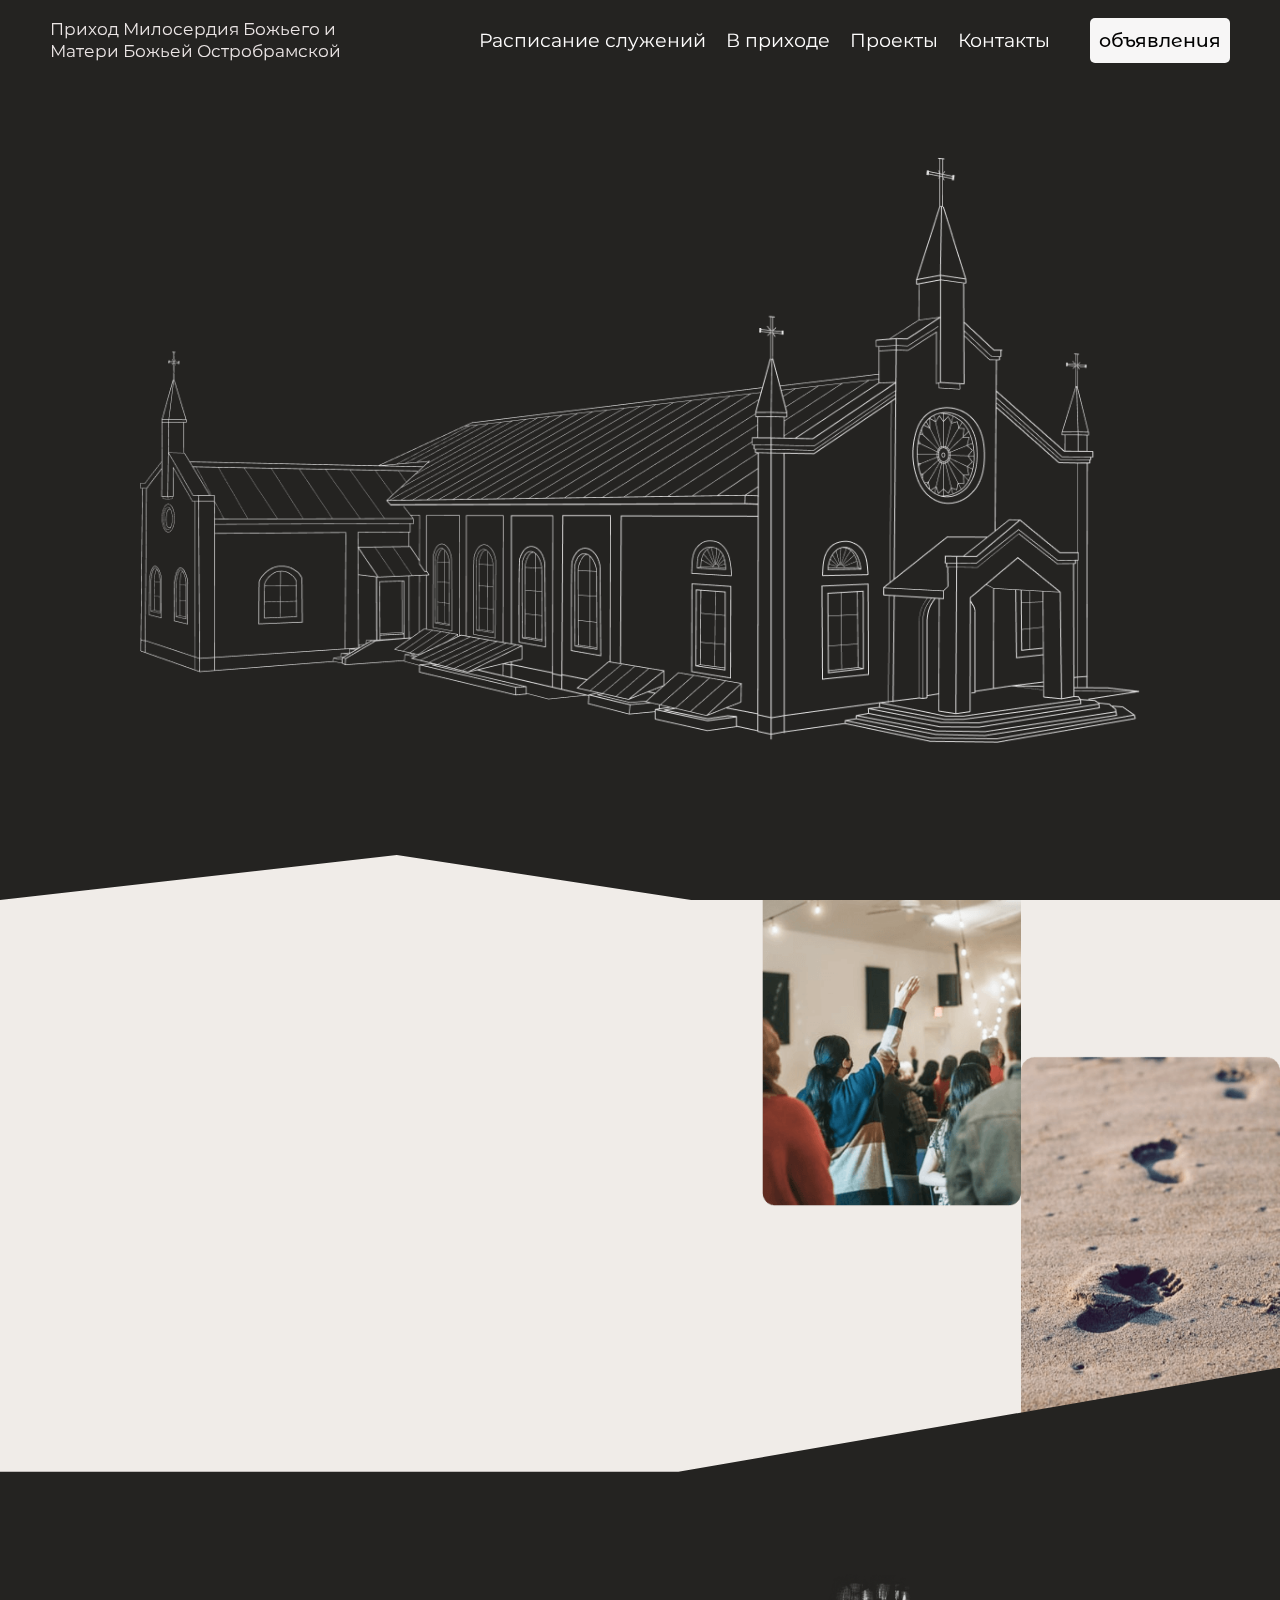
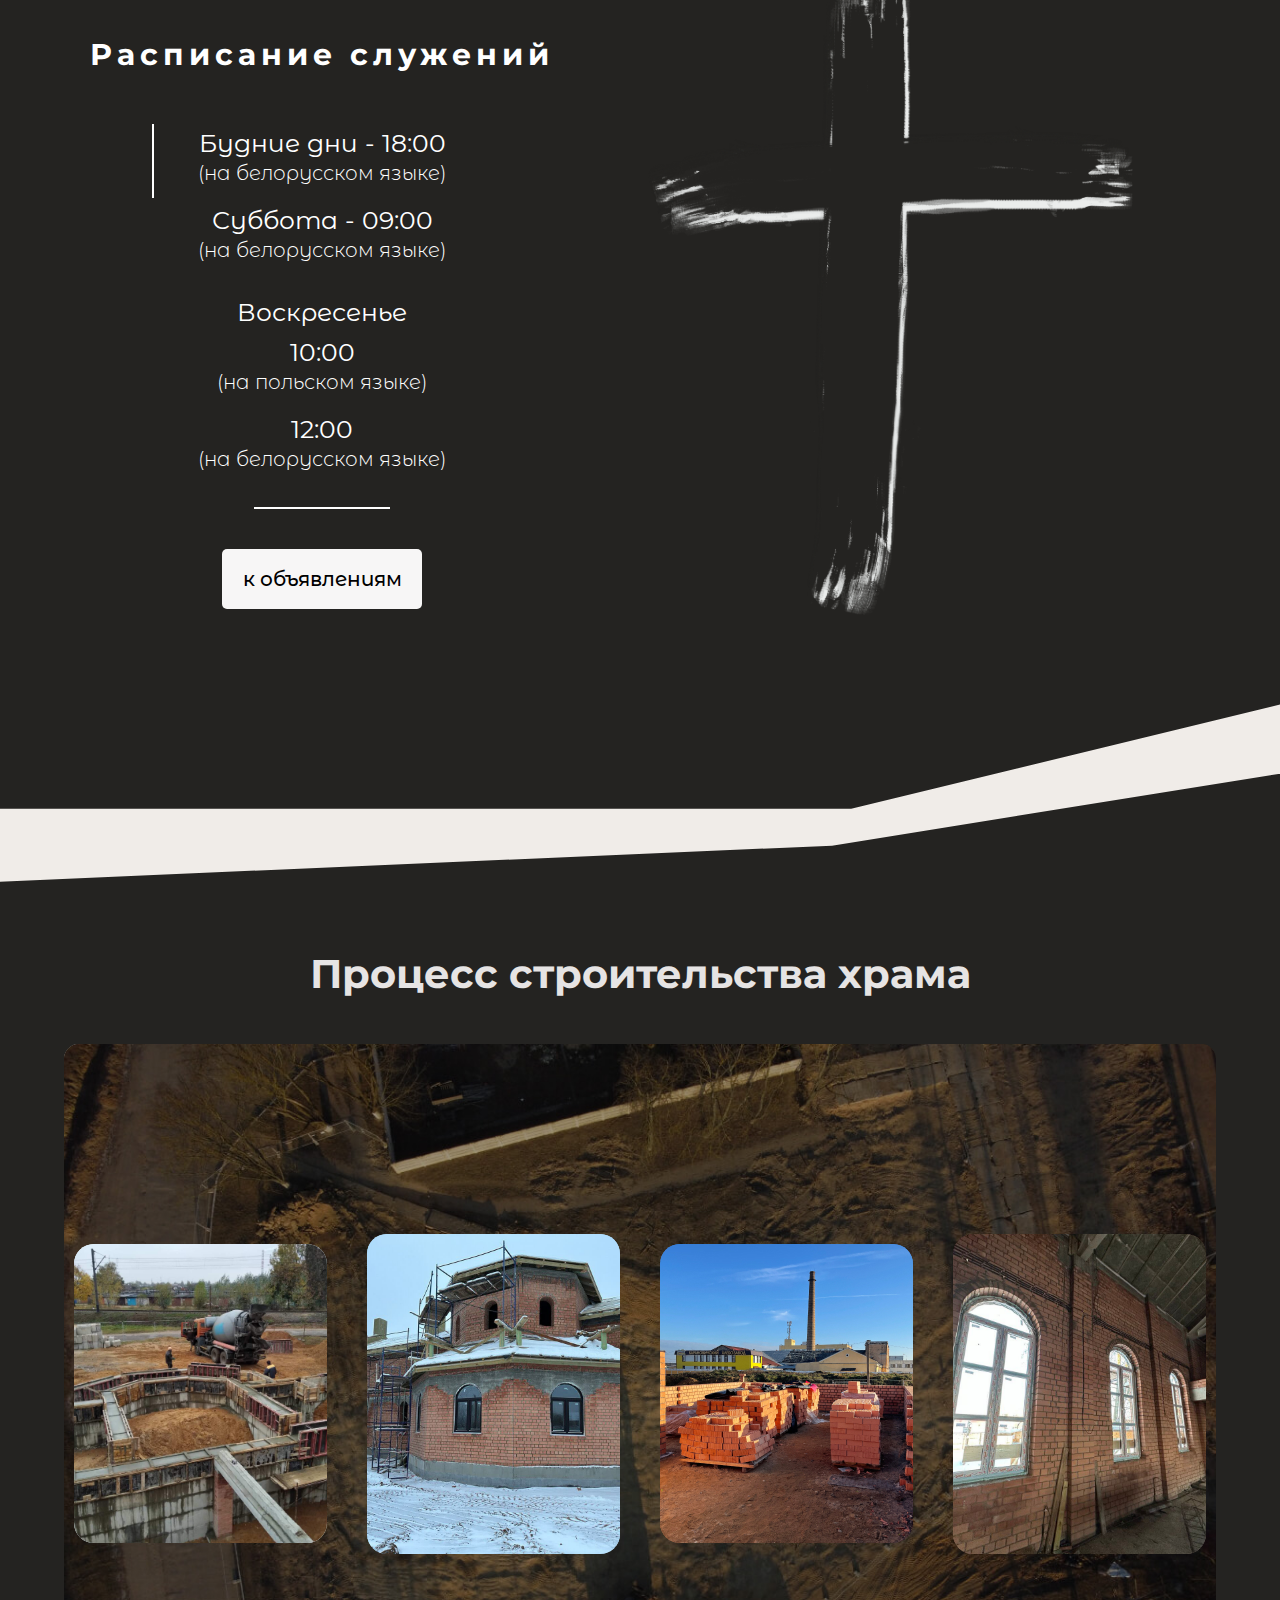
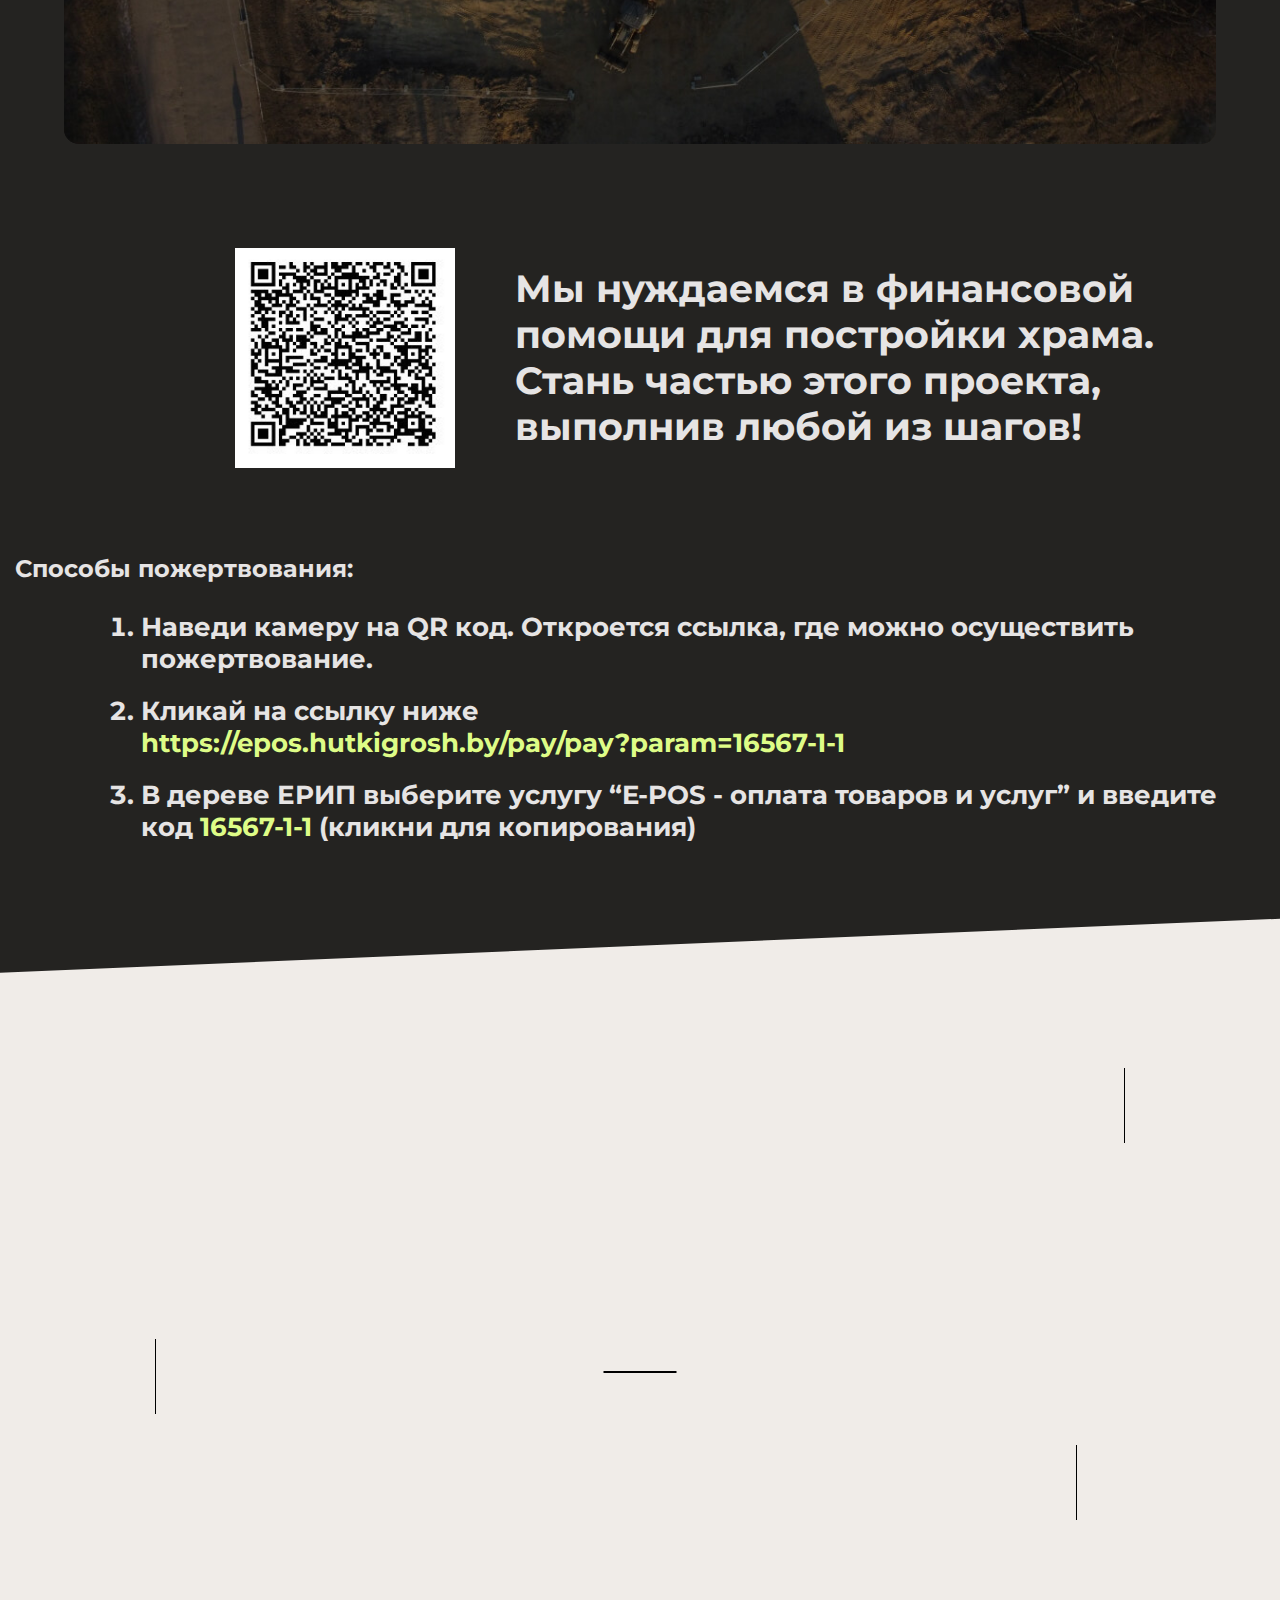
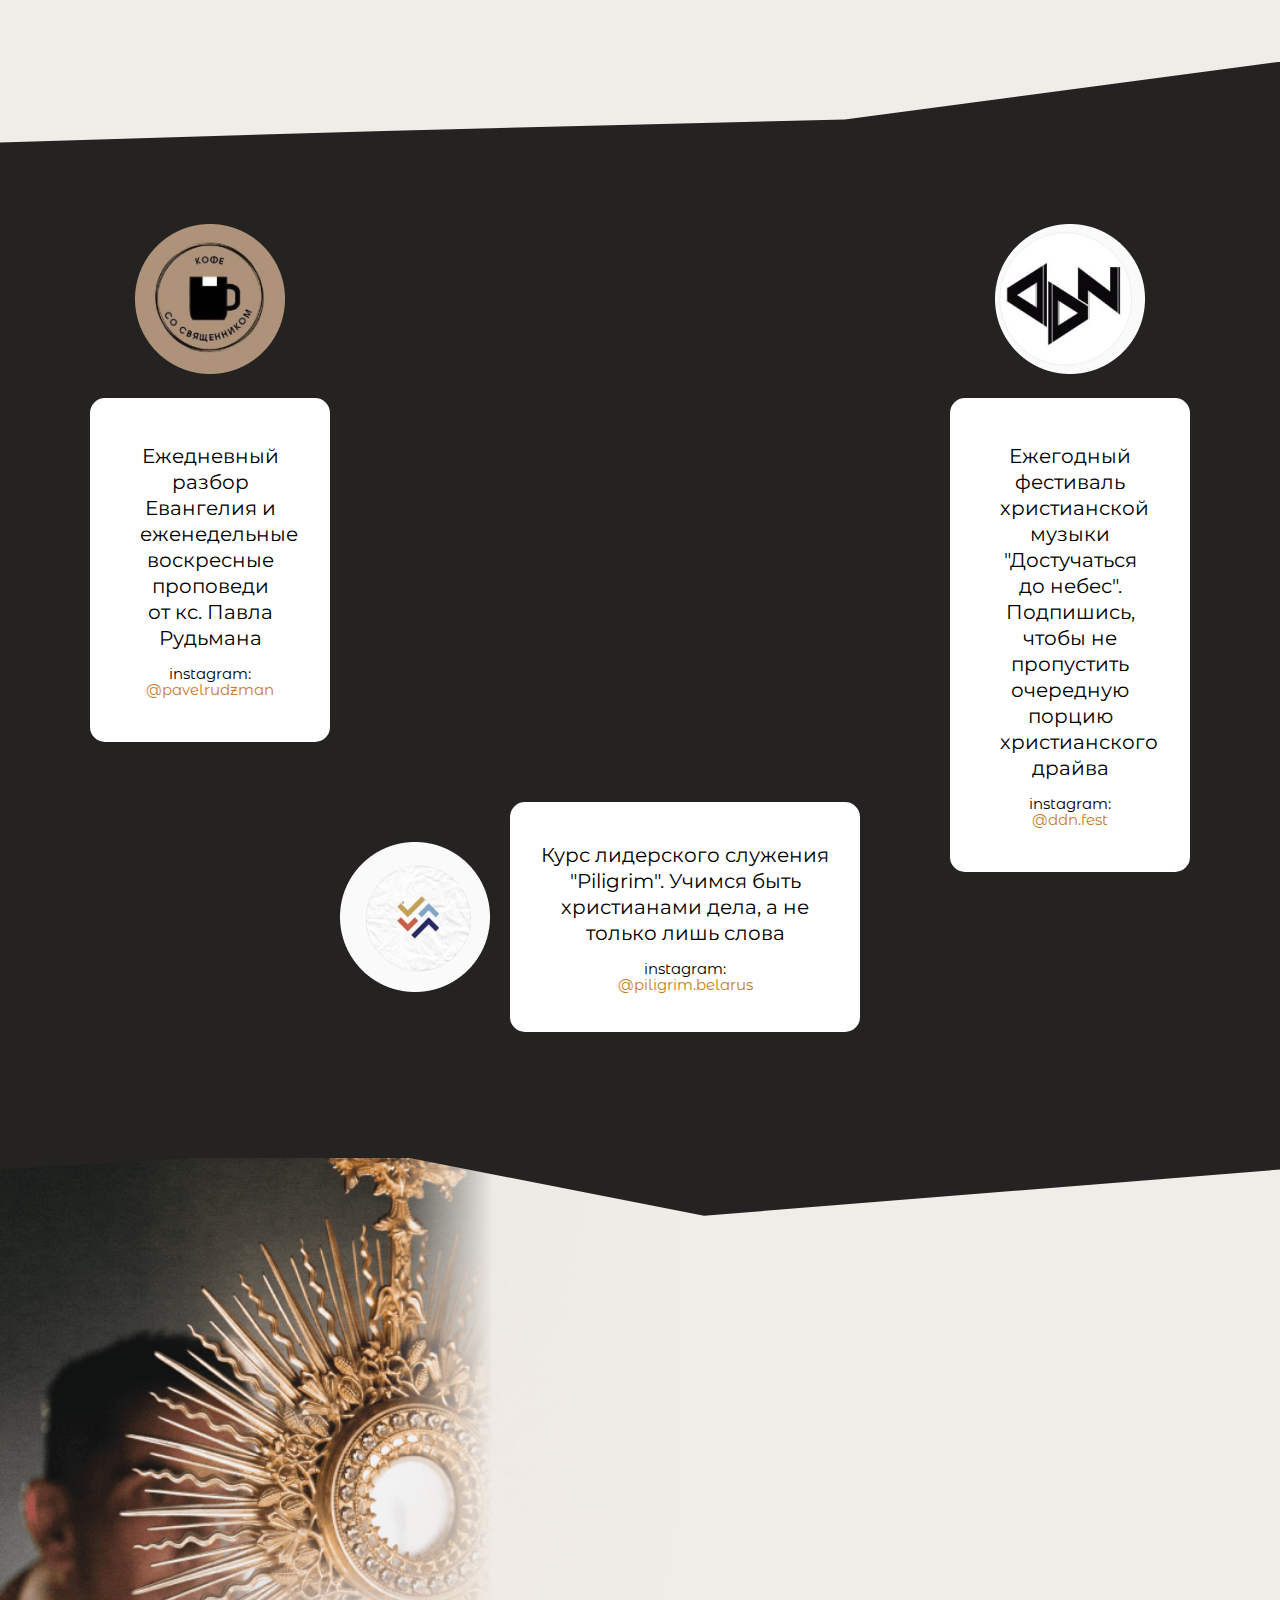
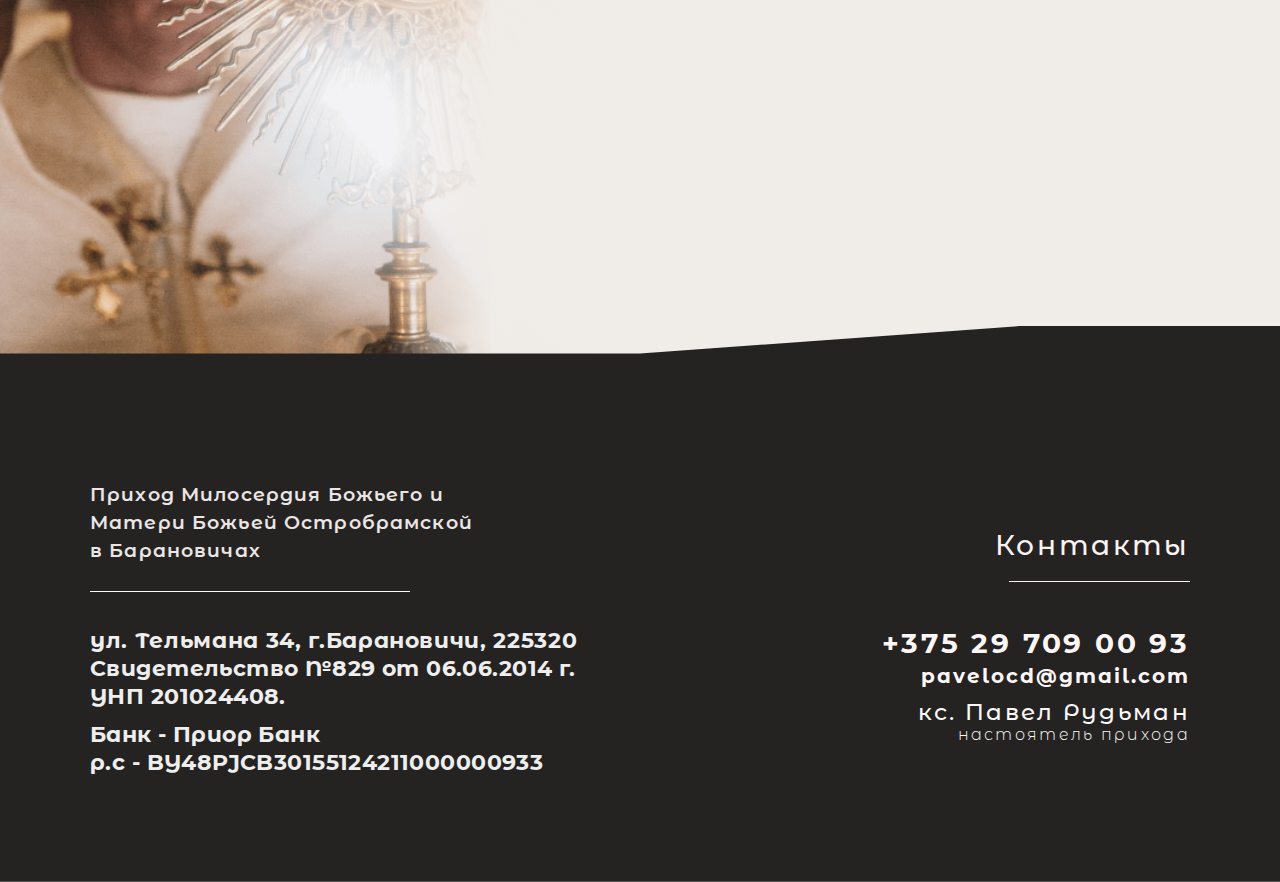
==== index.html @ a8d30def "Add files via upload" ====
<!DOCTYPE html>
<html lang="ru">

<head>
	<meta charset="UTF-8">
	<meta name="viewport" content="width=device-width, initial-scale=1.0">
	<link rel="stylesheet" href="css/style.css">
	<link rel="stylesheet" href="css/iconsFonts.css">
	<link rel="shortcut icon" href="img/favicon.ico">
	<link rel="stylesheet" href="https://cdn.jsdelivr.net/npm/swiper@8/swiper-bundle.min.css" />
	<title>Приход Милосердия Божьего и Матери Божьей Остробрамской</title>
</head>

<body>
	<div class="wrapper">
		<header class="header _anim-items _anim-no-hide">
	<div class="header__wrapper">
		<a data-goto=".main" href="" class="header__logo nav__link">
			Приход Милосердия Божьего и
			Матери Божьей Остробрамской
		</a>
		<div class="header__burger">
			<span></span>
		</div>
		<div class="header__main">
			<ul class="header__menu">
				<!-- <li><a href="" data-goto=".main" class="header__link nav__link">Главная</a></li> -->
				<li><a href="" data-goto=".schedule" class="header__link nav__link">Расписание служений</a></li>
				<li><a href="" data-goto=".life" class="header__link nav__link">В приходе</a></li>
				<li><a href="" data-goto=".projects" class="header__link nav__link">Проекты</a></li>
				<li><a href="" data-goto=".footer" class="header__link nav__link">Контакты</a></li>
			</ul>
			<a href="advertisements.html" class="header__button">
				<p>объявления</p>
			</a>
		</div>
	</div>
</header>
		<div class="content">
			<div class="main">
				<div class="main__body">
					<div class="main__image _anim-items _anim-no-hide">
						<img src="img/main/image.png" alt="">
					</div>
				</div>
			</div>
			<div class="about">
				<div class="about__wrapper">
					<div class="about__column about__column_1 _anim-items _anim-no-hide">
						<div class="about__body">
							<div class="about__title">
								Мы - <b>католики Беларуси</b> <span>из</span>
							</div>
							<div class="about__subtitle">
								прихода <b>Милосердия Божьего и Матери Божьей Остробрамской</b> в Барановичах
							</div>
						</div>
					</div>
					<div class="about__column about__column_2">
						<div class="about__photos">
							<div class="about__image about__image_1">
								<img src="img/about/01-1.png" alt="">
							</div>
							<div class="about__image about__image_2">
								<img src="img/about/02-1.png" alt="">
							</div>
						</div>
					</div>
				</div>
			</div>
			<div id="schedule" class="schedule">
				<div class="schedule__upperwrap">
					<div class="container">
						<div class="schedule__wrapper">
							<div class="schedule__body _anim-items _anim-no-hide">
								<div class="schedule__title">
									Расписание служений
								</div>
								<div class="schedule__content">
									<ul class="schedule__list schedule__list_first">
										<li class="schedule__point">Будние дни - 18:00 <span>(на белорусском языке)</span></li>
										<li class="schedule__point">Суббота - 09:00 <span>(на белорусском языке)</span></li>
									</ul>
									<ul class="schedule__list schedule__list_second">
										<li class="schedule__point">Воскресенье</li>
										<li class="schedule__point">10:00 <span>(на польском языке)</span></li>
										<li class="schedule__point">12:00 <span>(на белорусском языке)</span></li>
									</ul>
								</div>
							</div>
							<a href="advertisements.html" class="schedule__button">
								<p>к объявлениям</p>
							</a>
						</div>
					</div>
				</div>
				<div class="schedule__photo">
					<div class="schedule__image">
						<img src="img/schedule/01-1.png" alt="">
					</div>
				</div>
			</div>
			<div class="building">
				<div class="building__title">
					Процесс строительства храма
				</div>
				<div class="building__body">
					<div class="building__background _ibg">
						<img src="img/building/background.jpg" alt="">
					</div>
					<div class="building__main">
						<div class="building__slider">
							<div class="building__wrapper swiper-wrapper">
								<div class="building__slide swiper-slide">
									<div class="building__image building__image_small _ibg">
										<img src="img/building/image1.jpg" alt="" />
									</div>
								</div>
								<div class="building__slide swiper-slide">
									<div class="building__image building__image_big _ibg">
										<img src="img/building/image2.jpg" alt="" />
									</div>
								</div>
								<div class="building__slide  swiper-slide">
									<div class="building__image building__image_small _ibg ">
										<img src="img/building/image4.jpg" alt="" />
									</div>
								</div>
								<div class="building__slide  swiper-slide">
									<div class="building__image building__image_big _ibg ">
										<img src="img/building/image3.jpg" alt="">
									</div>
								</div>
								<div class="building__slide swiper-slide">
									<div class="building__image building__image_small _ibg ">
										<img src="img/building/image5.jpg" alt="" />
									</div>
								</div>
								<div class="building__slide swiper-slide">
									<div class="building__image building__image_big _ibg">
										<img src="img/building/image6.jpg" alt="" />
									</div>
								</div>
							</div>
						</div>
					</div>
				</div>
				<div class="container-2">
					<div class="building__payments payments-building">
						<div class="payments-building__top">
							<div class="payments-building__image _ibg">
								<img src="img/building/code.png" alt="" />
							</div>
							<div class="payments-building__title">
								Мы нуждаемся в финансовой помощи для постройки храма. Стань частью этого проекта, выполнив любой
								из
								шагов!
							</div>
						</div>
						<div class="payments-building__body">
							<div class="payments-building__label">
								Способы пожертвования:
							</div>
							<ol class="payments-building__list">
								<li class="payments-building__step">
									<p class="payments-building__text">
										Наведи камеру на QR код. Откроется ссылка, где можно
										осуществить пожертвование.
									</p>
								</li>
								<li class="payments-building__step">
									<p class="payments-building__text">Кликай на ссылку ниже</p><a target="blank"
										href="https://epos.hutkigrosh.by/pay/pay?param=16567-1-1"
										class="payments-building__link">https://epos.hutkigrosh.by/pay/pay?param=16567-1-1</a>
								</li>
								<li class="payments-building__step">
									<p class="payments-building__text">
										В дереве ЕРИП выберите услугу “E-POS - оплата товаров и
										услуг” и введите код <span class="payments-building__code">16567-1-1</span> (кликни для
										копирования)
									</p>
								</li>
							</ol>
						</div>
					</div>
				</div>
			</div>
			<div id="life" class="life">
				<div class="container-2">
					<div class="life__wrapper">
						<span></span>
						<div class="life__title _anim-items _anim-no-hide">
							Жизнь в приходе
						</div>
						<div class="life__body">
							<div class="life__wrap _anim-items _anim-no-hide">
								<a href="plug.html" class="life__link ">Катехеза для взрослых</a>
							</div>
							<div class="life__wrap _anim-items _anim-no-hide">
								<a href="plug.html" class="life__link">Катехеза для детей и подростков</a>
							</div>
							<div class="life__wrap _anim-items _anim-no-hide">
								<a href="plug.html" class="life__link">Катехеза для студентов</a>
							</div>
						</div>
						<div class="life__botton _anim-items _anim-no-hide">
							<div class="life__text">по остальным вопросам </div>
							<a href="#" class="life__button">
								<p>сюда</p>
							</a>
						</div>
					</div>
				</div>
			</div>
			<div id="projects" class="projects">
				<div class="container">
					<div class="projects__title _anim-items _anim-no-hide">
						Проекты, которые помогут твоему духовному развитию
					</div>
					<div class="projects__body">
						<div class="projects__wrapper">
							<div class="projects__column">
								<div class="projects__card ">
									<div class="projects__label">
										<a class="projects__label-link"
											href="https://instagram.com/pavelrudzman?igshid=Yzg5MTU1MDY="><img
												src="img/projects/01.png" alt=""></a>
									</div>
									<div class="projects__info">
										<div class="projects__text">Ежедневный разбор Евангелия и еженедельные воскресные
											проповеди от кс. Павла Рудьмана</div>
										<div class="projects__links">
											<p>instagram:</p><a href="https://instagram.com/pavelrudzman?igshid=Yzg5MTU1MDY="
												class="projects__link">@pavelrudzman</a>
										</div>
									</div>
								</div>
							</div>
							<div class="projects__column">
								<div class="projects__card ">
									<div class="projects__label">
										<a class="projects__label-link"
											href="https://instagram.com/ddn.fest?igshid=Yzg5MTU1MDY="><img
												src="img/projects/02.png" alt=""></a>
									</div>
									<div class="projects__info">
										<div class="projects__text">Ежегодный фестиваль христианской музыки "Достучаться до
											небес". Подпишись, чтобы не пропустить очередную порцию христианского драйва</div>
										<div class="projects__links">
											<p>instagram:</p>
											<a href="https://instagram.com/ddn.fest?igshid=Yzg5MTU1MDY="
												class="projects__link">@ddn.fest</a>
										</div>
									</div>
								</div>
							</div>
							<div class="projects__column">
								<div class="projects__card projects__card_horiz ">
									<div class="projects__label projects__label_horiz">
										<a class="projects__label-link"
											href="https://instagram.com/piligrim.belarus?igshid=Yzg5MTU1MDY="><img
												src="img/projects/03.png" alt=""></a>
									</div>
									<div class="projects__info projects__info_horiz">
										<div class="projects__text">Курс лидерского служения "Piligrim". Учимся быть христианами
											дела, а не только лишь слова
										</div>
										<div class="projects__links">
											<p>instagram:</p><a href="https://instagram.com/piligrim.belarus?igshid=Yzg5MTU1MDY="
												class="projects__link">@piligrim.belarus</a>
										</div>
									</div>
								</div>
							</div>
						</div>
						<div class="projects__dotts"></div>
					</div>
				</div>
			</div>
			<div class="pleasure">
				<div class="pleasure__wrapper">
					<div class="pleasure__imagine">
						<div class="pleasure__picture _ibg">
							<img src="img/pleasure/01-1.png" alt="">
						</div>
					</div>
					<div class="pleasure__main">
						<div class="pleasure__text _anim-items _anim-no-hide">
							<div class="pleasure__title">
								Будем рады
							</div>
							<div class="pleasure__subtitle">
								новым прихожанам, пилигримам и просто гостям
							</div>
						</div>
					</div>
				</div>
			</div>
		</div>
		<div class="popup-building">
			<div class="popup-building__body">
				<p class="popup-building__title">Код успешно скопирован!</p>
				<p class="popup-building__text">Осталось лишь вставить его в нужное поле ЕРИП</p>
				<p class="popup-building__button">Супер!</p>
			</div>
		</div>
		<div class="popup-life">
			<div class="popup-life__body">
				<p class="popup-life__title">Свяжись с нами любым удобным способом!</p>
				<div class="popup-life__main">
					<div class="popup-life__point"><a target="blank" href="https://t.me/pavelrudzman"
							class="popup-life__link _icon-send">@pavelrudzman</a></div>
					<div class="popup-life__point"><a href="tel:375297090093"
							class="popup-life__link _icon-phone">+375297090093</a></div>
					<div class="popup-life__point"><a href="mailto:pavelocd@gmail.com"
							class="popup-life__link _icon-envelope">pavelocd@gmail.com</a></div>
				</div>
				<div class="popup-life__button">Закрыть</div>
			</div>
		</div>
		<footer class="footer">
	<div class="container">
		<div class="footer__wrapper">
			<div class="footer__column footer__column_1">
				<div class="footer__info">
					<div class="footer__text">
						Приход Милосердия Божьего и
						Матери Божьей Остробрамской
						в Барановичах
					</div>
					<div class="footer__adress">
						ул. Тельмана 34, г.Барановичи, 225320
					</div>
					<div class="footer__certificate">

						<p>Свидетельство №829 от 06.06.2014 г.</p>
						<p>УНП 201024408.</p>
					</div>
					<div class="footer__bank">
						<p>Банк - Приор Банк</p>
						<p>р.с - BY48PJCB30155124211000000933</p>
					</div>
				</div>
			</div>
			<div class="footer__column footer__column_2">
				<div class="footer__contacts">
					<div class="footer__title">
						Контакты
					</div>
					<div class="footer__number"><a href="tel:+375297090093">+375 29 709 00 93</a>
					</div>
					<div class="footer__mail"><a href="mailto:pavelocd@gmail.com">pavelocd@gmail.com</a></div>
					<div class="footer__name">
						кс. Павел Рудьман <span>настоятель прихода</span>
					</div>
				</div>
			</div>
		</div>
	</div>
</footer>
	</div>
	<script src="https://cdn.jsdelivr.net/npm/swiper@8/swiper-bundle.min.js"></script>
<script src="js/script.js"></script>
</body>

</html>
---- css/style.css ----
@charset "UTF-8";
/*Обнуление*/
@import url("https://fonts.googleapis.com/css2?family=Montserrat:wght@400;500;600;700&display=swap");
@import url("https://fonts.googleapis.com/css2?family=Montserrat+Alternates:wght@300;500;600;700&display=swap");
* {
  padding: 0;
  margin: 0;
  border: 0; }

*,
*:before,
*:after {
  -moz-box-sizing: border-box;
  -webkit-box-sizing: border-box;
  box-sizing: border-box; }

:focus,
:active {
  outline: none; }

a:focus,
a:active {
  outline: none; }

nav,
footer,
header,
aside {
  display: block; }

html,
body {
  height: 100%;
  width: 100%;
  font-size: 100%;
  line-height: 1;
  font-size: 14px;
  -ms-text-size-adjust: 100%;
  -moz-text-size-adjust: 100%;
  -webkit-text-size-adjust: 100%; }

input,
button,
textarea {
  font-family: inherit; }

input::-ms-clear {
  display: none; }

button {
  cursor: pointer; }

button::-moz-focus-inner {
  padding: 0;
  border: 0; }

a,
a:visited {
  text-decoration: none; }

a:hover {
  text-decoration: none; }

ul li {
  list-style: none; }

img {
  vertical-align: top; }

h1,
h2,
h3,
h4,
h5,
h6 {
  font-size: inherit;
  font-weight: inherit; }

/*--------------------*/
body {
  font-family: "Montserrat", sans-serif;
  font-size: 14px;
  color: #000;
  background-color: #f0ece8;
  -webkit-user-select: none;
  -moz-user-select: none;
  -ms-user-select: none;
  user-select: none;
  -webkit-tap-highlight-color: rgba(0, 0, 0, 0); }
  body._lock {
    overflow: hidden; }

._ibg {
  position: relative; }
  ._ibg img {
    position: absolute;
    width: 100%;
    height: 100%;
    top: 0;
    left: 0;
    -o-object-fit: cover;
    object-fit: cover; }

.wrapper {
  width: 100%;
  min-height: 100%;
  overflow: hidden;
  display: -webkit-box;
  display: -ms-flexbox;
  display: flex;
  -webkit-box-orient: vertical;
  -webkit-box-direction: normal;
  -ms-flex-direction: column;
  flex-direction: column; }

.content {
  -webkit-box-flex: 1;
  -ms-flex: 1 1 auto;
  flex: 1 1 auto; }

.container {
  max-width: 1130px;
  margin: 0px auto;
  padding: 0px 15px; }

.container-2 {
  max-width: 1300px;
  margin: 0px auto;
  padding: 0px 15px; }

.header {
  position: fixed;
  z-index: 4;
  width: 100%;
  -webkit-transition: all 2s ease 0s;
  -o-transition: all 2s ease 0s;
  transition: all 2s ease 0s;
  opacity: 0; }
  .header._animation {
    opacity: 1; }
  .header_noanimation {
    opacity: 1; }
  .header__wrapper {
    padding: 0 50px;
    position: relative;
    height: 80px;
    display: -webkit-box;
    display: -ms-flexbox;
    display: flex;
    -webkit-box-pack: justify;
    -ms-flex-pack: justify;
    justify-content: space-between;
    -webkit-box-align: center;
    -ms-flex-align: center;
    align-items: center;
    z-index: 1;
    -webkit-transition: all 0.8s ease 0s;
    -o-transition: all 0.8s ease 0s;
    transition: all 0.8s ease 0s; }
    .header__wrapper:before {
      content: "";
      position: absolute;
      width: 100%;
      height: 100%;
      top: 0;
      left: 0;
      -webkit-transition: all 0.4s ease 0s;
      -o-transition: all 0.4s ease 0s;
      transition: all 0.4s ease 0s; }
    .header__wrapper_bg {
      background-color: #242321; }
  .header__wrapper._active:before {
    background-color: #242321; }
  .header__logo {
    position: relative;
    max-width: 340px;
    font-size: 20px;
    line-height: 22px;
    color: #ebe5e5; }
  .header__burger {
    display: none;
    visibility: hidden; }
  .header__main {
    position: relative;
    z-index: 1;
    display: -webkit-box;
    display: -ms-flexbox;
    display: flex;
    -webkit-box-align: center;
    -ms-flex-align: center;
    align-items: center;
    -webkit-box-pack: center;
    -ms-flex-pack: center;
    justify-content: center; }
  .header__menu {
    display: -webkit-box;
    display: -ms-flexbox;
    display: flex;
    -webkit-box-align: center;
    -ms-flex-align: center;
    align-items: center; }
    .header__menu li {
      white-space: nowrap; }
      .header__menu li:not(:last-child) {
        margin-right: 20px; }
        @media (max-width: 1160px) {
          .header__menu li:not(:last-child) {
            margin-right: calc(0px + 20 * ((100vw - 320px) / 840)); } }
  .header__link {
    color: #fffefe;
    position: relative;
    font-size: 19px; }
    @media (max-width: 1160px) {
      .header__link {
        font-size: calc(10px + 9 * ((100vw - 320px) / 840)); } }
    .header__link:after {
      content: "";
      position: absolute;
      width: 0%;
      height: 0.5px;
      bottom: -5px;
      left: 0;
      background-color: #fffefe;
      -webkit-transition: all 0.4s ease 0s;
      -o-transition: all 0.4s ease 0s;
      transition: all 0.4s ease 0s; }
    .header__link:hover:after {
      width: 100%; }
  .header__button {
    position: relative;
    display: block;
    background-color: #fffefef6;
    display: -webkit-box;
    display: -ms-flexbox;
    display: flex;
    -webkit-box-align: center;
    -ms-flex-align: center;
    align-items: center;
    -webkit-box-pack: center;
    -ms-flex-pack: center;
    justify-content: center;
    border-radius: 5px;
    overflow: hidden;
    -webkit-transition: all 0.3s ease 0s;
    -o-transition: all 0.3s ease 0s;
    transition: all 0.3s ease 0s;
    margin-left: 40px;
    width: 140px;
    height: 45px; }
    @media (max-width: 1160px) {
      .header__button {
        margin-left: calc(0px + 40 * ((100vw - 320px) / 840)); } }
    @media (max-width: 1160px) {
      .header__button {
        width: calc(140px + 0 * ((100vw - 320px) / 840)); } }
    @media (max-width: 1160px) {
      .header__button {
        height: calc(45px + 0 * ((100vw - 320px) / 840)); } }
    .header__button p {
      font-family: "Montserrat Alternates";
      font-weight: 500;
      color: #000;
      position: relative;
      z-index: 1;
      -webkit-transition: all 0.3s ease 0s;
      -o-transition: all 0.3s ease 0s;
      transition: all 0.3s ease 0s;
      font-size: 19px; }
      @media (max-width: 1160px) {
        .header__button p {
          font-size: calc(14px + 5 * ((100vw - 320px) / 840)); } }
    @media (any-hover: hover) {
      .header__button:hover {
        background-color: rgba(192, 148, 119, 0.651); }
        .header__button:hover p {
          color: #fffefef6; } }
    @media (any-hover: none) {
      .header__button {
        -webkit-transition: all 2s linear 0s;
        -o-transition: all 2s linear 0s;
        transition: all 2s linear 0s;
        -webkit-animation: buttonsScaleOnTouchScreens 2s linear infinite;
        animation: buttonsScaleOnTouchScreens 2s linear infinite; } }
  @media (max-width: 1440px) {
    .header__logo {
      font-size: 17px; } }
  @media (max-width: 1200px) {
    .header__wrapper {
      padding: 0 30px; }
    .header__logo {
      font-size: 15px;
      line-height: 20px;
      max-width: 300px; } }
  @media (max-width: 1100px) {
    .header__wrapper {
      padding: 0px 30px; }
      .header__wrapper:before {
        content: "";
        z-index: 3; }
    .header__logo {
      z-index: 3; }
    .header__burger {
      display: block;
      visibility: visible;
      width: 30px;
      height: 30px;
      position: relative;
      z-index: 3; }
      .header__burger:before {
        content: "";
        position: absolute;
        top: 8px;
        left: 0;
        width: 100%;
        height: 1px;
        background-color: #fffefe;
        -webkit-transition: all 0.3s ease 0s;
        -o-transition: all 0.3s ease 0s;
        transition: all 0.3s ease 0s; }
      .header__burger span {
        position: absolute;
        top: 16px;
        left: 0;
        width: 100%;
        height: 1px;
        background-color: #fffefe;
        -webkit-transition: all 0.3s ease 0s;
        -o-transition: all 0.3s ease 0s;
        transition: all 0.3s ease 0s; }
      .header__burger:after {
        content: "";
        position: absolute;
        top: 24px;
        left: 0;
        width: 100%;
        height: 1px;
        background-color: #fffefe;
        -webkit-transition: all 0.3s ease 0s;
        -o-transition: all 0.3s ease 0s;
        transition: all 0.3s ease 0s; }
    .header__burger._active:before {
      -webkit-transform: rotate(45deg);
      -ms-transform: rotate(45deg);
      transform: rotate(45deg);
      top: 16px; }
    .header__burger._active span {
      -webkit-transform: scale(0);
      -ms-transform: scale(0);
      transform: scale(0); }
    .header__burger._active:after {
      -webkit-transform: rotate(-45deg);
      -ms-transform: rotate(-45deg);
      transform: rotate(-45deg);
      top: 16px; }
    .header__main {
      overflow: auto;
      position: fixed;
      z-index: 2;
      top: -100%;
      left: 0;
      width: 100%;
      height: 100%;
      background-color: #1b1919;
      -webkit-transition: all 0.4s ease 0s;
      -o-transition: all 0.4s ease 0s;
      transition: all 0.4s ease 0s; }
    .header__menu {
      display: -webkit-box;
      display: -ms-flexbox;
      display: flex;
      -webkit-box-orient: vertical;
      -webkit-box-direction: normal;
      -ms-flex-direction: column;
      flex-direction: column; }
      .header__menu li:not(:last-child) {
        margin-bottom: 20px;
        margin-right: 0px; } }
    @media (max-width: 1100px) and (max-width: 1160px) {
      .header__menu li:not(:last-child) {
        margin-bottom: calc(18px + 2 * ((100vw - 320px) / 840)); } }
    @media (max-width: 1100px) and (max-width: 1160px) {
      .header__menu li:not(:last-child) {
        margin-right: calc(0px + 0 * ((100vw - 320px) / 840)); } }
  @media (max-width: 1100px) {
    .header__main._active {
      top: 0; }
    .header__link {
      font-size: 22px; }
      .header__link:after {
        display: none;
        opacity: 0; }
      .header__link:hover:after {
        display: none; }
    .header__button {
      margin-left: 0px;
      margin-left: 0px;
      margin-top: 40px; } }
  @media (max-width: 1100px) and (max-width: 1160px) {
    .header__button {
      margin-left: calc(0px + 0 * ((100vw - 320px) / 840)); } }
  @media (max-width: 1100px) and (max-width: 1160px) {
    .header__button {
      margin-left: calc(0px + 0 * ((100vw - 320px) / 840)); } }
  @media (max-width: 1100px) and (max-width: 1160px) {
    .header__button {
      margin-top: calc(30px + 10 * ((100vw - 320px) / 840)); } }
  @media (max-width: 500px) {
    .header__wrapper {
      height: 60px;
      padding: 0px 15px; }
    .header__logo {
      font-size: 13px;
      max-width: 250px;
      line-height: 19px; } }

@-webkit-keyframes buttonsScaleOnTouchScreens {
  0% {
    -webkit-transform: scale(1);
    transform: scale(1); }
  50% {
    -webkit-transform: scale(1.07);
    transform: scale(1.07); }
  100% {
    -webkit-transform: scale(1);
    transform: scale(1); } }

@keyframes buttonsScaleOnTouchScreens {
  0% {
    -webkit-transform: scale(1);
    transform: scale(1); }
  50% {
    -webkit-transform: scale(1.07);
    transform: scale(1.07); }
  100% {
    -webkit-transform: scale(1);
    transform: scale(1); } }

.main {
  position: relative;
  z-index: 1;
  background-color: #242321;
  height: 100vh;
  width: 100%;
  display: -webkit-box;
  display: -ms-flexbox;
  display: flex;
  -webkit-box-align: center;
  -ms-flex-align: center;
  align-items: center;
  -webkit-box-pack: center;
  -ms-flex-pack: center;
  justify-content: center;
  -webkit-clip-path: polygon(0% 0%, 100% 0%, 100% 100%, 54% 100%, 31% 95%, 0% 100%);
  clip-path: polygon(0% 0%, 100% 0%, 100% 100%, 54% 100%, 31% 95%, 0% 100%); }
  .main__body {
    padding: 0px 25px;
    display: -webkit-box;
    display: -ms-flexbox;
    display: flex;
    -webkit-box-align: center;
    -ms-flex-align: center;
    align-items: center;
    -webkit-box-pack: center;
    -ms-flex-pack: center;
    justify-content: center; }
  .main__image {
    display: block;
    -webkit-box-flex: 0;
    -ms-flex: 0 1 1000px;
    flex: 0 1 1000px;
    opacity: 0;
    -webkit-transition: all 2s ease 0.5s;
    -o-transition: all 2s ease 0.5s;
    transition: all 2s ease 0.5s; }
    .main__image._animation {
      opacity: 1; }
    .main__image img {
      max-width: 100%; }
  @media (max-width: 600px) {
    .main {
      -webkit-clip-path: polygon(0% 0%, 100% 0%, 100% 100%, 54% 100%, 21% 98%, 0% 100%);
      clip-path: polygon(0% 0%, 100% 0%, 100% 100%, 54% 100%, 21% 98%, 0% 100%); } }

.about {
  padding: 0px 0px 60px 0px; }
  .about__wrapper {
    display: -webkit-box;
    display: -ms-flexbox;
    display: flex;
    -webkit-box-align: center;
    -ms-flex-align: center;
    align-items: center;
    -webkit-box-pack: justify;
    -ms-flex-pack: justify;
    justify-content: space-between;
    margin: 0px -15px; }
  .about__column {
    -webkit-box-flex: 0;
    -ms-flex: 0 1 50%;
    flex: 0 1 50%;
    padding: 0px 15px; }
    .about__column_1 {
      display: -webkit-box;
      display: -ms-flexbox;
      display: flex;
      -webkit-box-pack: end;
      -ms-flex-pack: end;
      justify-content: flex-end;
      -webkit-transform: translate(0%, 50%);
      -ms-transform: translate(0%, 50%);
      transform: translate(0%, 50%);
      -webkit-transition: all 1.5s ease 0s;
      -o-transition: all 1.5s ease 0s;
      transition: all 1.5s ease 0s;
      opacity: 0; }
      .about__column_1._animation {
        -webkit-transform: translate(0%, 0%);
        -ms-transform: translate(0%, 0%);
        transform: translate(0%, 0%);
        opacity: 1; }
  .about__body {
    max-width: 520px; }
  .about__title {
    font-size: 36px; }
    .about__title span {
      font-size: 23px; }
  .about__subtitle {
    margin: 41px 0px 0px 0px;
    font-size: 23px;
    line-height: 30px; }
  .about__photos {
    display: -webkit-box;
    display: -ms-flexbox;
    display: flex;
    -webkit-box-align: center;
    -ms-flex-align: center;
    align-items: center;
    -webkit-box-pack: end;
    -ms-flex-pack: end;
    justify-content: flex-end; }
  .about__image {
    -webkit-box-flex: 0;
    -ms-flex: 0 1 309px;
    flex: 0 1 309px; }
    .about__image img {
      max-width: 100%; }
    .about__image_1 {
      -webkit-transform: translate(0, -25%);
      -ms-transform: translate(0, -25%);
      transform: translate(0, -25%); }
    .about__image_2 {
      -webkit-transform: translate(0, 38%);
      -ms-transform: translate(0, 38%);
      transform: translate(0, 38%); }
  @media (min-width: 1800px) {
    .about__column_1 {
      display: -webkit-box;
      display: -ms-flexbox;
      display: flex;
      -webkit-box-pack: center;
      -ms-flex-pack: center;
      justify-content: center; }
    .about__photos {
      -webkit-box-pack: center;
      -ms-flex-pack: center;
      justify-content: center; } }
  @media (max-width: 1340px) {
    .about__image {
      -webkit-box-flex: 0;
      -ms-flex: 0 1 259px;
      flex: 0 1 259px; } }
  @media (max-width: 1160px) {
    .about__wrapper {
      margin: 0px; }
    .about__column {
      padding: 0px; }
    .about__image {
      -webkit-box-flex: 0;
      -ms-flex: 0 1 209px;
      flex: 0 1 209px; }
    .about__body {
      max-width: 460px;
      margin: 0px 0px 0px 20px; }
    .about__title {
      font-size: 32px; }
      .about__title span {
        font-size: 20px; }
    .about__subtitle {
      margin: 31px 0px 0px 0px;
      line-height: 27px;
      font-size: 20px; } }
  @media (max-width: 970px) {
    .about__column_1 {
      margin: 70px 0px 0px 0px;
      -webkit-box-flex: 0;
      -ms-flex: 0 1 60%;
      flex: 0 1 60%;
      -webkit-box-pack: center;
      -ms-flex-pack: center;
      justify-content: center; }
    .about__column_2 {
      -webkit-box-flex: 0;
      -ms-flex: 0 1 40%;
      flex: 0 1 40%;
      -webkit-transform: translate(15%, 0);
      -ms-transform: translate(15%, 0);
      transform: translate(15%, 0); } }
  @media (max-width: 810px) {
    .about {
      padding: 0px 0px 30px 0px; }
      .about__wrapper {
        -webkit-box-align: stretch;
        -ms-flex-align: stretch;
        align-items: stretch;
        margin: 0px -10px; }
      .about__column {
        padding: 0px 10px; }
        .about__column_1 {
          -webkit-box-flex: 0;
          -ms-flex: 0 1 70%;
          flex: 0 1 70%;
          margin: 90px 0px 0px 0px; }
        .about__column_2 {
          -webkit-box-flex: 0;
          -ms-flex: 0 1 30%;
          flex: 0 1 30%;
          -webkit-transform: translate(0, 0);
          -ms-transform: translate(0, 0);
          transform: translate(0, 0); }
      .about__photos {
        -webkit-box-pack: start;
        -ms-flex-pack: start;
        justify-content: flex-start; }
      .about__image {
        -webkit-box-flex: 0;
        -ms-flex: 0 1 150px;
        flex: 0 1 150px; }
        .about__image_2 {
          display: none;
          visibility: hidden; } }
  @media (max-width: 720px) {
    .about__body {
      max-width: 380px; }
    .about__title {
      font-size: 26px; }
      .about__title span {
        font-size: 17px; }
    .about__subtitle {
      margin: 26px 0px 0px 0px;
      line-height: 24px;
      font-size: 17px; }
    .about__column_1 {
      margin: 100px 0px 0px 0px; } }
  @media (max-width: 610px) {
    .about__photos {
      -webkit-box-pack: end;
      -ms-flex-pack: end;
      justify-content: flex-end; } }
  @media (max-width: 580px) {
    .about__column_1 {
      margin: 90px 0px 0px 0px;
      -webkit-box-pack: start;
      -ms-flex-pack: start;
      justify-content: flex-start; }
    .about__body {
      max-width: 300px; }
    .about__title {
      font-size: 22px;
      line-height: 32px;
      display: inline; }
    .about__subtitle {
      display: inline;
      line-height: 30px; } }
  @media (max-width: 485px) {
    .about__photos {
      display: none;
      visibility: hidden; }
    .about__column {
      -webkit-box-flex: 0;
      -ms-flex: 0 1 100%;
      flex: 0 1 100%; }
      .about__column_1 {
        margin: 60px 0px 0px 0px;
        -webkit-box-flex: 0;
        -ms-flex: 0 1 100%;
        flex: 0 1 100%;
        -webkit-box-pack: center;
        -ms-flex-pack: center;
        justify-content: center; }
      .about__column_2 {
        display: none;
        visibility: hidden; } }
  @media (max-width: 340px) {
    .about__body {
      max-width: 285px; } }

.schedule {
  position: relative;
  z-index: 1; }
  .schedule__upperwrap {
    -webkit-clip-path: polygon(0% 10%, 53% 10%, 100% 0%, 100% 90%, 66.5% 100%, 0% 100%);
    clip-path: polygon(0% 10%, 53% 10%, 100% 0%, 100% 90%, 66.5% 100%, 0% 100%);
    padding-top: 272px;
    padding-bottom: 200px;
    background-color: #242321; }
    @media (max-width: 1160px) {
      .schedule__upperwrap {
        padding-top: calc(100px + 172 * ((100vw - 320px) / 840)); } }
    @media (max-width: 1160px) {
      .schedule__upperwrap {
        padding-bottom: calc(80px + 120 * ((100vw - 320px) / 840)); } }
  .schedule__wrapper {
    padding: 0px 0px 0px 0px;
    display: inline-block; }
  .schedule__body {
    text-align: center; }
  .schedule__title {
    font-weight: bold;
    color: #fff;
    margin-bottom: 61px;
    font-size: 30px;
    letter-spacing: 5px; }
    @media (max-width: 1160px) {
      .schedule__title {
        margin-bottom: calc(35px + 26 * ((100vw - 320px) / 840)); } }
    @media (max-width: 1160px) {
      .schedule__title {
        font-size: calc(20px + 10 * ((100vw - 320px) / 840)); } }
    @media (max-width: 1160px) {
      .schedule__title {
        letter-spacing: calc(1px + 4 * ((100vw - 320px) / 840)); } }
  .schedule__content {
    position: relative; }
    .schedule__content:before {
      content: '';
      position: absolute;
      width: 2px;
      top: -7px;
      height: 74px;
      left: 62px;
      background-color: #fff; }
      @media (max-width: 1160px) {
        .schedule__content:before {
          height: calc(54px + 20 * ((100vw - 320px) / 840)); } }
      @media (max-width: 1160px) {
        .schedule__content:before {
          left: calc(10px + 52 * ((100vw - 320px) / 840)); } }
    .schedule__content:after {
      content: '';
      position: absolute;
      height: 2px;
      left: 50%;
      width: 136px;
      bottom: -40px;
      -webkit-transform: translate(-50%, 0);
      -ms-transform: translate(-50%, 0);
      transform: translate(-50%, 0);
      background-color: #fff; }
      @media (max-width: 1160px) {
        .schedule__content:after {
          width: calc(100px + 36 * ((100vw - 320px) / 840)); } }
      @media (max-width: 1160px) {
        .schedule__content:after {
          bottom: calc(-30px + -10 * ((100vw - 320px) / 840)); } }
  .schedule__list_second {
    margin-top: 40px; }
    @media (max-width: 1160px) {
      .schedule__list_second {
        margin-top: calc(35px + 5 * ((100vw - 320px) / 840)); } }
  .schedule__list_second .schedule__point:nth-child(2) {
    margin-top: 15px; }
    @media (max-width: 1160px) {
      .schedule__list_second .schedule__point:nth-child(2) {
        margin-top: calc(10px + 5 * ((100vw - 320px) / 840)); } }
  .schedule__point {
    font-family: 'Montserrat Alternates';
    color: #fff;
    font-weight: 400;
    margin-top: 25px;
    font-size: 25px; }
    @media (max-width: 1160px) {
      .schedule__point {
        margin-top: calc(17px + 8 * ((100vw - 320px) / 840)); } }
    @media (max-width: 1160px) {
      .schedule__point {
        font-size: calc(18px + 7 * ((100vw - 320px) / 840)); } }
    .schedule__point:first-child {
      margin: 0px 0px 0px 0px;
      position: relative; }
    .schedule__point span {
      margin-top: 7px;
      display: block;
      font-weight: 300;
      font-size: 20px; }
      @media (max-width: 1160px) {
        .schedule__point span {
          margin-top: calc(6px + 1 * ((100vw - 320px) / 840)); } }
      @media (max-width: 1160px) {
        .schedule__point span {
          font-size: calc(14px + 6 * ((100vw - 320px) / 840)); } }
  .schedule__photo {
    position: absolute;
    top: 304px;
    right: 200px;
    width: 540px;
    height: 687px;
    z-index: 2;
    display: -webkit-box;
    display: -ms-flexbox;
    display: flex;
    -webkit-box-align: center;
    -ms-flex-align: center;
    align-items: center;
    -webkit-box-pack: center;
    -ms-flex-pack: center;
    justify-content: center; }
  .schedule__image {
    -webkit-box-flex: 0;
    -ms-flex: 0 1 100%;
    flex: 0 1 100%; }
    .schedule__image img {
      max-width: 100%; }
  .schedule__button {
    margin: 80px auto 0 auto;
    position: relative;
    display: block;
    background-color: #fffefef6;
    display: -webkit-box;
    display: -ms-flexbox;
    display: flex;
    -webkit-box-align: center;
    -ms-flex-align: center;
    align-items: center;
    -webkit-box-pack: center;
    -ms-flex-pack: center;
    justify-content: center;
    border-radius: 5px;
    overflow: hidden;
    -webkit-transition: all 0.3s ease 0s;
    -o-transition: all 0.3s ease 0s;
    transition: all 0.3s ease 0s;
    width: 200px;
    height: 60px; }
    @media (max-width: 1160px) {
      .schedule__button {
        width: calc(160px + 40 * ((100vw - 320px) / 840)); } }
    @media (max-width: 1160px) {
      .schedule__button {
        height: calc(50px + 10 * ((100vw - 320px) / 840)); } }
    .schedule__button p {
      font-family: "Montserrat Alternates";
      font-weight: 500;
      color: #000;
      position: relative;
      z-index: 1;
      -webkit-transition: all 0.3s ease 0s;
      -o-transition: all 0.3s ease 0s;
      transition: all 0.3s ease 0s;
      font-size: 20px; }
      @media (max-width: 1160px) {
        .schedule__button p {
          font-size: calc(16px + 4 * ((100vw - 320px) / 840)); } }
    @media (any-hover: hover) {
      .schedule__button:hover {
        background-color: rgba(192, 148, 119, 0.651); }
        .schedule__button:hover p {
          color: #fffefef6; } }
    @media (any-hover: none) {
      .schedule__button {
        -webkit-transition: all 2s linear 0s;
        -o-transition: all 2s linear 0s;
        transition: all 2s linear 0s;
        -webkit-animation: buttonsScaleOnTouchScreens 2s linear infinite;
        animation: buttonsScaleOnTouchScreens 2s linear infinite; } }
  @media (max-width: 1440px) {
    .schedule__photo {
      position: absolute;
      top: 184px;
      right: 120px; }
    .schedule__image {
      -webkit-box-flex: 0;
      -ms-flex: 0 1 90%;
      flex: 0 1 90%; } }
  @media (max-width: 1161px) {
    .schedule__upperwrap {
      padding-left: 100px; }
    .schedule__photo {
      position: absolute;
      top: 154px;
      right: 0px; }
    .schedule__image {
      -webkit-box-flex: 0;
      -ms-flex: 0 1 80%;
      flex: 0 1 80%; } }
  @media (max-width: 1061px) {
    .schedule__photo {
      position: absolute;
      top: 110px;
      right: -20px; }
    .schedule__image {
      -webkit-box-flex: 0;
      -ms-flex: 0 1 70%;
      flex: 0 1 70%; } }
  @media (max-width: 961px) {
    .schedule__photo {
      position: absolute;
      top: 140px;
      right: -60px; }
    .schedule__image {
      -webkit-box-flex: 0;
      -ms-flex: 0 1 60%;
      flex: 0 1 60%; } }
  @media (max-width: 880px) {
    .schedule__photo {
      top: 130px;
      right: -90px; }
    .schedule__image {
      -webkit-box-flex: 0;
      -ms-flex: 0 1 60%;
      flex: 0 1 60%; } }
  @media (max-width: 769px) {
    .schedule__upperwrap {
      padding-left: 0px;
      text-align: center; }
    .schedule__photo {
      display: none; }
    .schedule__button {
      margin: 70px auto 0 auto; } }

.building {
  position: relative;
  z-index: 3;
  margin-top: -35px;
  background-color: #242321;
  padding-top: 180px;
  padding-bottom: 130px;
  text-align: center;
  -webkit-clip-path: polygon(0% 6%, 65% 4%, 100% 0%, 100% 0%, 100% 97%, 0% 100%);
  clip-path: polygon(0% 6%, 65% 4%, 100% 0%, 100% 0%, 100% 97%, 0% 100%); }
  @media (max-width: 1160px) {
    .building {
      margin-top: calc(-25px + -10 * ((100vw - 320px) / 840)); } }
  @media (max-width: 1160px) {
    .building {
      padding-top: calc(90px + 90 * ((100vw - 320px) / 840)); } }
  @media (max-width: 1160px) {
    .building {
      padding-bottom: calc(70px + 60 * ((100vw - 320px) / 840)); } }
  .building__title {
    font-weight: 700;
    font-size: 40px;
    color: #E6E4E4; }
    @media (max-width: 1160px) {
      .building__title {
        font-size: calc(22px + 18 * ((100vw - 320px) / 840)); } }
  .building__body {
    position: relative;
    border-radius: 15px;
    overflow: hidden;
    margin-left: auto;
    margin-right: auto;
    margin-top: 50px;
    margin-bottom: 30px;
    height: 700px;
    width: 90vw;
    display: -ms-grid;
    display: grid;
    -webkit-box-align: center;
    -ms-flex-align: center;
    align-items: center; }
    @media (max-width: 1160px) {
      .building__body {
        margin-top: calc(20px + 30 * ((100vw - 320px) / 840)); } }
    @media (max-width: 1160px) {
      .building__body {
        margin-bottom: calc(20px + 10 * ((100vw - 320px) / 840)); } }
    @media (max-width: 1160px) {
      .building__body {
        height: calc(400px + 300 * ((100vw - 320px) / 840)); } }
  .building__background {
    position: absolute;
    width: 100%;
    height: 100%;
    top: 0;
    left: 0;
    padding-bottom: 700px; }
    @media (max-width: 1160px) {
      .building__background {
        padding-bottom: calc(400px + 300 * ((100vw - 320px) / 840)); } }
  .building__main {
    min-width: 0;
    padding: 0 0px;
    border: 10px solid #000; }
  .building__wrapper {
    -webkit-transition-timing-function: linear;
    -o-transition-timing-function: linear;
    transition-timing-function: linear;
    display: -webkit-box;
    display: -ms-flexbox;
    display: flex;
    -webkit-box-align: center;
    -ms-flex-align: center;
    align-items: center; }
  .building__image {
    border-radius: 20px; }
    @media (max-width: 1160px) {
      .building__image {
        border-radius: calc(10px + 10 * ((100vw - 320px) / 840)); } }
    .building__image img {
      border-radius: 20px; }
      @media (max-width: 1160px) {
        .building__image img {
          border-radius: calc(10px + 10 * ((100vw - 320px) / 840)); } }
    .building__image_big {
      padding-bottom: 299px; }
      @media (max-width: 1160px) {
        .building__image_big {
          padding-bottom: calc(200px + 99 * ((100vw - 320px) / 840)); } }
    .building__image_small {
      padding-bottom: 320px; }
      @media (max-width: 1160px) {
        .building__image_small {
          padding-bottom: calc(280px + 40 * ((100vw - 320px) / 840)); } }
  .building__payments {
    margin-top: 104px; }
    @media (max-width: 1160px) {
      .building__payments {
        margin-top: calc(40px + 64 * ((100vw - 320px) / 840)); } }
  .building .payments-building {
    color: #E6E4E4;
    font-weight: 700; }
    .building .payments-building__top {
      display: -webkit-box;
      display: -ms-flexbox;
      display: flex;
      -webkit-box-align: center;
      -ms-flex-align: center;
      align-items: center;
      -webkit-box-pack: center;
      -ms-flex-pack: center;
      justify-content: center; }
    .building .payments-building__image {
      margin: 0 auto;
      margin-right: 63px;
      width: 250px;
      padding-bottom: 240px; }
      @media (max-width: 1160px) {
        .building .payments-building__image {
          margin-right: calc(0px + 63 * ((100vw - 320px) / 840)); } }
      @media (max-width: 1160px) {
        .building .payments-building__image {
          width: calc(145px + 105 * ((100vw - 320px) / 840)); } }
      @media (max-width: 1160px) {
        .building .payments-building__image {
          padding-bottom: calc(150px + 90 * ((100vw - 320px) / 840)); } }
    .building .payments-building__title {
      margin-left: 63px;
      width: 904px;
      font-size: 38px;
      line-height: 46px;
      text-align: left; }
      @media (max-width: 1160px) {
        .building .payments-building__title {
          margin-left: calc(0px + 63 * ((100vw - 320px) / 840)); } }
      @media (max-width: 1160px) {
        .building .payments-building__title {
          width: calc(0px + 904 * ((100vw - 320px) / 840)); } }
      @media (max-width: 1160px) {
        .building .payments-building__title {
          font-size: calc(24px + 14 * ((100vw - 320px) / 840)); } }
      @media (max-width: 1160px) {
        .building .payments-building__title {
          line-height: calc(30px + 16 * ((100vw - 320px) / 840)); } }
    .building .payments-building__body {
      margin-top: 89px;
      text-align: left; }
      @media (max-width: 1160px) {
        .building .payments-building__body {
          margin-top: calc(30px + 59 * ((100vw - 320px) / 840)); } }
    .building .payments-building__label {
      font-size: 24px; }
      @media (max-width: 1160px) {
        .building .payments-building__label {
          font-size: calc(18px + 6 * ((100vw - 320px) / 840)); } }
    .building .payments-building__list {
      margin-top: 30px;
      margin-left: 126px; }
      @media (max-width: 1160px) {
        .building .payments-building__list {
          margin-top: calc(10px + 20 * ((100vw - 320px) / 840)); } }
      @media (max-width: 1160px) {
        .building .payments-building__list {
          margin-left: calc(15px + 111 * ((100vw - 320px) / 840)); } }
    .building .payments-building__step {
      font-size: 26px;
      line-height: 32px; }
      @media (max-width: 1160px) {
        .building .payments-building__step {
          font-size: calc(12px + 14 * ((100vw - 320px) / 840)); } }
      @media (max-width: 1160px) {
        .building .payments-building__step {
          line-height: calc(22px + 10 * ((100vw - 320px) / 840)); } }
      .building .payments-building__step:not(:last-child) {
        margin-bottom: 20px; }
        @media (max-width: 1160px) {
          .building .payments-building__step:not(:last-child) {
            margin-bottom: calc(7px + 13 * ((100vw - 320px) / 840)); } }
    .building .payments-building__code {
      cursor: pointer;
      color: #DEFC87;
      -webkit-transition: all 0.3s ease 0s;
      -o-transition: all 0.3s ease 0s;
      transition: all 0.3s ease 0s; }
      @media (any-hover: hover) {
        .building .payments-building__code:hover {
          color: #eccc12; } }
    .building .payments-building__link {
      color: #DEFC87;
      -webkit-transition: all 0.3s ease 0s;
      -o-transition: all 0.3s ease 0s;
      transition: all 0.3s ease 0s; }
      @media (any-hover: hover) {
        .building .payments-building__link:hover {
          color: #eccc12; } }
  @media (max-width: 1350px) {
    .building .payments-building__image {
      margin-right: 30px;
      width: 220px;
      padding-bottom: 220px; } }
  @media (max-width: 1350px) and (max-width: 1160px) {
    .building .payments-building__image {
      margin-right: calc(0px + 30 * ((100vw - 320px) / 840)); } }
  @media (max-width: 1350px) and (max-width: 1160px) {
    .building .payments-building__image {
      width: calc(145px + 75 * ((100vw - 320px) / 840)); } }
  @media (max-width: 1350px) and (max-width: 1160px) {
    .building .payments-building__image {
      padding-bottom: calc(150px + 70 * ((100vw - 320px) / 840)); } }
  @media (max-width: 1350px) {
    .building .payments-building__title {
      margin-left: 30px;
      width: 750px; } }
  @media (max-width: 1350px) and (max-width: 1160px) {
    .building .payments-building__title {
      margin-left: calc(0px + 30 * ((100vw - 320px) / 840)); } }
  @media (max-width: 1350px) and (max-width: 1160px) {
    .building .payments-building__title {
      width: calc(0px + 750 * ((100vw - 320px) / 840)); } }
  @media (max-width: 1100px) {
    .building .payments-building__image {
      margin: 0; } }
  @media (max-width: 1000px) {
    .building .payments-building__image {
      margin-right: 30px;
      width: 220px;
      padding-bottom: 220px; } }
  @media (max-width: 1000px) and (max-width: 1160px) {
    .building .payments-building__image {
      margin-right: calc(0px + 30 * ((100vw - 320px) / 840)); } }
  @media (max-width: 1000px) and (max-width: 1160px) {
    .building .payments-building__image {
      width: calc(145px + 75 * ((100vw - 320px) / 840)); } }
  @media (max-width: 1000px) and (max-width: 1160px) {
    .building .payments-building__image {
      padding-bottom: calc(150px + 70 * ((100vw - 320px) / 840)); } }
  @media (max-width: 1000px) {
    .building .payments-building__title {
      margin-left: 30px;
      width: 800px;
      font-size: 30px;
      line-height: 40px; } }
  @media (max-width: 1000px) and (max-width: 1160px) {
    .building .payments-building__title {
      margin-left: calc(0px + 30 * ((100vw - 320px) / 840)); } }
  @media (max-width: 1000px) and (max-width: 1160px) {
    .building .payments-building__title {
      width: calc(100px + 700 * ((100vw - 320px) / 840)); } }
  @media (max-width: 1000px) and (max-width: 1160px) {
    .building .payments-building__title {
      font-size: calc(20px + 10 * ((100vw - 320px) / 840)); } }
  @media (max-width: 1000px) and (max-width: 1160px) {
    .building .payments-building__title {
      line-height: calc(28px + 12 * ((100vw - 320px) / 840)); } }
  @media (max-width: 900px) {
    .building {
      -webkit-clip-path: polygon(0% 4%, 65% 4%, 100% 0%, 100% 0%, 100% 97%, 0% 100%);
      clip-path: polygon(0% 4%, 65% 4%, 100% 0%, 100% 0%, 100% 97%, 0% 100%); }
      .building__payments {
        margin-top: 50px; } }
    @media (max-width: 900px) and (max-width: 1160px) {
      .building__payments {
        margin-top: calc(40px + 10 * ((100vw - 320px) / 840)); } }
  @media (max-width: 900px) {
      .building .payments-building__top {
        -webkit-box-orient: vertical;
        -webkit-box-direction: normal;
        -ms-flex-direction: column;
        flex-direction: column; }
      .building .payments-building__image {
        margin-top: 50px;
        -webkit-box-ordinal-group: 3;
        -ms-flex-order: 2;
        order: 2; } }
    @media (max-width: 900px) and (max-width: 1160px) {
      .building .payments-building__image {
        margin-top: calc(30px + 20 * ((100vw - 320px) / 840)); } }
  @media (max-width: 900px) {
      .building .payments-building__title {
        -webkit-box-flex: 1;
        -ms-flex: 1 01 100%;
        flex: 1 01 100%;
        min-width: 300px;
        text-align: center;
        -webkit-box-ordinal-group: 2;
        -ms-flex-order: 1;
        order: 1; }
      .building .payments-building__list {
        margin-left: 25px; } }
    @media (max-width: 900px) and (max-width: 1160px) {
      .building .payments-building__list {
        margin-left: calc(25px + 0 * ((100vw - 320px) / 840)); } }
  @media (max-width: 480px) {
    .building__title {
      padding: 0px 30px;
      line-height: 28px; } }
  @media (max-width: 480px) and (max-width: 1160px) {
    .building__title {
      line-height: calc(26px + 2 * ((100vw - 320px) / 840)); } }

.life {
  position: relative;
  z-index: 2;
  margin: -47px 0px 0px 0px;
  background-color: #F0ECE8;
  padding-top: 142px;
  padding-bottom: 142px;
  text-align: center; }
  @media (max-width: 1160px) {
    .life {
      padding-top: calc(90px + 52 * ((100vw - 320px) / 840)); } }
  @media (max-width: 1160px) {
    .life {
      padding-bottom: calc(50px + 92 * ((100vw - 320px) / 840)); } }
  .life__wrapper {
    position: relative;
    text-align: center;
    padding: 0px 0px 0px 0px; }
    .life__wrapper:before {
      content: "";
      position: absolute;
      width: 1px;
      height: 75px;
      top: 0;
      right: 0;
      background-color: #000;
      -webkit-animation: line-right 3s linear infinite alternate;
      animation: line-right 3s linear infinite alternate; }
    .life__wrapper:after {
      content: "";
      position: absolute;
      width: 1px;
      height: 75px;
      top: 60%;
      left: 0;
      background-color: #000;
      -webkit-animation: line-left 3s linear infinite alternate;
      animation: line-left 3s linear infinite alternate; }
    .life__wrapper span {
      display: block;
      position: absolute;
      width: 1px;
      height: 75px;
      bottom: 0;
      right: 10%;
      background-color: #000;
      -webkit-animation: line-botton 4s linear infinite alternate 1s;
      animation: line-botton 4s linear infinite alternate 1s; }

@-webkit-keyframes line-right {
  0% {
    top: 10%; }
  100% {
    top: 0%; } }

@keyframes line-right {
  0% {
    top: 10%; }
  100% {
    top: 0%; } }

@-webkit-keyframes line-left {
  0% {
    top: 45%; }
  100% {
    top: 55%; } }

@keyframes line-left {
  0% {
    top: 45%; }
  100% {
    top: 55%; } }

@-webkit-keyframes line-botton {
  0% {
    bottom: 0%; }
  100% {
    bottom: 10%; } }

@keyframes line-botton {
  0% {
    bottom: 0%; }
  100% {
    bottom: 10%; } }
  .life__title {
    color: #000;
    font-family: "Montserrat Alternates";
    font-weight: 600;
    font-size: 40px;
    opacity: 0;
    -webkit-transition: all 1s ease 0s;
    -o-transition: all 1s ease 0s;
    transition: all 1s ease 0s; }
    .life__title._animation {
      opacity: 1; }
  .life__body {
    margin: 70px 0px 0px 0px;
    position: relative; }
    .life__body:after {
      content: "";
      position: absolute;
      width: 73px;
      height: 2px;
      bottom: -65px;
      left: 50%;
      -webkit-transform: translate(-50%, 0);
      -ms-transform: translate(-50%, 0);
      transform: translate(-50%, 0);
      background-color: #000; }
  .life__wrap {
    margin: 35px 0px 0px 0px; }
    .life__wrap:nth-child(1) {
      opacity: 0;
      -webkit-transition: all 1s ease 0.2s;
      -o-transition: all 1s ease 0.2s;
      transition: all 1s ease 0.2s; }
      .life__wrap:nth-child(1)._animation {
        opacity: 1; }
    .life__wrap:nth-child(2) {
      opacity: 0;
      -webkit-transition: all 1s ease 0.4s;
      -o-transition: all 1s ease 0.4s;
      transition: all 1s ease 0.4s; }
      .life__wrap:nth-child(2)._animation {
        opacity: 1; }
    .life__wrap:nth-child(3) {
      opacity: 0;
      -webkit-transition: all 1s ease 0.6s;
      -o-transition: all 1s ease 0.6s;
      transition: all 1s ease 0.6s; }
      .life__wrap:nth-child(3)._animation {
        opacity: 1; }
    .life__wrap:first-child {
      margin: 0px 0px 0px 0px; }
  .life__link {
    position: relative;
    font-family: "Montserrat Alternates";
    font-size: 20px;
    color: #000; }
    .life__link:before {
      content: "";
      position: absolute;
      width: 100%;
      height: 1px;
      top: 50%;
      left: 0;
      background-color: #000;
      -webkit-transition: all 0.3s ease 0s;
      -o-transition: all 0.3s ease 0s;
      transition: all 0.3s ease 0s;
      opacity: 0; }
    @media (any-hover: hover) {
      .life__link:hover:before {
        top: 100%;
        opacity: 1; } }
  .life__botton {
    margin: 162px 0px 0px 0px;
    display: -webkit-box;
    display: -ms-flexbox;
    display: flex;
    -webkit-box-align: center;
    -ms-flex-align: center;
    align-items: center;
    -webkit-box-pack: center;
    -ms-flex-pack: center;
    justify-content: center;
    opacity: 0;
    -webkit-transition: all 1s ease 0.8s;
    -o-transition: all 1s ease 0.8s;
    transition: all 1s ease 0.8s; }
    .life__botton._animation {
      opacity: 1; }
  .life__text {
    font-family: "Montserrat Alternates";
    font-weight: 500;
    font-size: 30px;
    letter-spacing: 0.03em;
    text-transform: lowercase;
    color: #000;
    margin: 0px 52px 0px 0px; }
  .life__button {
    position: relative;
    display: block;
    width: 165px;
    height: 50px;
    background-color: #000;
    display: -webkit-box;
    display: -ms-flexbox;
    display: flex;
    -webkit-box-align: center;
    -ms-flex-align: center;
    align-items: center;
    -webkit-box-pack: center;
    -ms-flex-pack: center;
    justify-content: center;
    border-radius: 5px;
    overflow: hidden;
    -webkit-transition: all 0.3s ease 0s;
    -o-transition: all 0.3s ease 0s;
    transition: all 0.3s ease 0s; }
    .life__button p {
      font-family: "Montserrat Alternates";
      font-weight: 500;
      font-size: 20px;
      color: #FFFEFE;
      position: relative;
      z-index: 1; }
    @media (any-hover: hover) {
      .life__button:hover {
        background-color: #d18a51; } }
    @media (any-hover: none) {
      .life__button {
        -webkit-transition: all 2s linear 0s;
        -o-transition: all 2s linear 0s;
        transition: all 2s linear 0s;
        -webkit-animation: buttonsScaleOnTouchScreens 2s linear infinite;
        animation: buttonsScaleOnTouchScreens 2s linear infinite; } }
  @media (max-width: 1440px) {
    .life .container-2 {
      max-width: 1000px; }
    .life .life__wrapper span {
      right: 5%; } }
  @media (max-width: 1050px) {
    .life .container-2 {
      max-width: 800px; }
    .life__wrapper::before, .life__wrapper::after {
      height: 60px; }
    .life__wrapper span {
      display: none; } }
  @media (max-width: 870px) {
    .life__wrapper:before {
      top: 5%; }
    .life__title {
      font-size: 32px; }
    .life__body {
      margin: 50px 0px 0px 0px; }
      .life__body:after {
        bottom: -55px; }
    .life__wrap {
      margin: 27px 0px 0px 0px; }
    .life__link {
      font-size: 18px; }
    .life__botton {
      margin: 102px 0px 0px 0px;
      -webkit-box-orient: vertical;
      -webkit-box-direction: normal;
      -ms-flex-direction: column;
      flex-direction: column; }
    .life__text {
      font-size: 24px;
      margin: 0px 0px 25px 0px; }
    .life__button {
      width: 115px;
      height: 40px; }
    .life .container-2 {
      max-width: 620px; } }
  @media (max-width: 700px) {
    .life__wrapper::before, .life__wrapper::after {
      display: none; } }
  @media (max-width: 500px) {
    .life__title {
      font-size: 26px; }
    .life__body {
      margin: 40px 0px 0px 0px; }
      .life__body:after {
        bottom: -50px; }
    .life__wrap {
      margin: 24px 0px 0px 0px; }
    .life__link {
      font-size: 16px; }
    .life__botton {
      margin: 92px 0px 0px 0px; }
    .life__text {
      font-size: 20px;
      margin: 0px 0px 25px 0px; }
    .life__button {
      width: 95px;
      height: 35px; }
      .life__button p {
        font-size: 18px; } }
  @media (max-width: 360px) {
    .life__title {
      font-size: 24px; }
    .life__body {
      margin: 35px 0px 0px 0px; }
      .life__body:after {
        bottom: -45px; }
    .life__wrap {
      margin: 20px 0px 0px 0px; }
    .life__link {
      line-height: 24px; }
    .life__botton {
      margin: 87px 0px 0px 0px; }
    .life__text {
      font-size: 18px;
      line-height: 22px;
      margin: 0px 0px 17px 0px; }
    .life__button {
      width: 85px;
      height: 33px; }
      .life__button p {
        font-size: 18px; } }

.projects {
  height: -webkit-fit-content;
  height: -moz-fit-content;
  height: fit-content;
  position: relative;
  z-index: 2;
  background-color: #242321;
  padding-top: 162px;
  padding-bottom: 134px;
  -webkit-clip-path: polygon(0% 7%, 30% 6%, 66% 5%, 100% 0%, 100% 96%, 55% 100%, 32% 95%, 15% 95%, 0% 96%);
  clip-path: polygon(0% 7%, 30% 6%, 66% 5%, 100% 0%, 100% 96%, 55% 100%, 32% 95%, 15% 95%, 0% 96%); }
  @media (max-width: 1160px) {
    .projects {
      padding-top: calc(162px + 0 * ((100vw - 320px) / 840)); } }
  @media (max-width: 1160px) {
    .projects {
      padding-bottom: calc(94px + 40 * ((100vw - 320px) / 840)); } }
  .projects__title {
    position: absolute;
    left: 50%;
    -webkit-transform: translate(-50%, 165%);
    -ms-transform: translate(-50%, 165%);
    transform: translate(-50%, 165%);
    width: 420px;
    font-size: 40px;
    line-height: 45px;
    font-weight: 700;
    text-align: center;
    color: #fff;
    -webkit-transition: all 1s ease 0s;
    -o-transition: all 1s ease 0s;
    transition: all 1s ease 0s;
    opacity: 0; }
    @media (max-width: 1160px) {
      .projects__title {
        width: calc(250px + 170 * ((100vw - 320px) / 840)); } }
    @media (max-width: 1160px) {
      .projects__title {
        font-size: calc(22px + 18 * ((100vw - 320px) / 840)); } }
    @media (max-width: 1160px) {
      .projects__title {
        line-height: calc(27px + 18 * ((100vw - 320px) / 840)); } }
    .projects__title._animation {
      opacity: 1;
      -webkit-transform: translate(-50%, 145%);
      -ms-transform: translate(-50%, 145%);
      transform: translate(-50%, 145%); }
  .projects__wrapper {
    display: -webkit-box;
    display: -ms-flexbox;
    display: flex;
    -webkit-box-pack: justify;
    -ms-flex-pack: justify;
    justify-content: space-between;
    -ms-flex-wrap: wrap;
    flex-wrap: wrap; }
  .projects__column {
    text-align: center; }
    .projects__column:nth-child(1) {
      z-index: 1; }
    .projects__column:nth-child(2) {
      z-index: 1; }
    .projects__column:nth-child(3) {
      -webkit-box-flex: 1;
      -ms-flex: 1 1 100%;
      flex: 1 1 100%;
      margin-top: -70px; }
      @media (max-width: 1160px) {
        .projects__column:nth-child(3) {
          margin-top: calc(-30px + -40 * ((100vw - 320px) / 840)); } }
  .projects__card {
    width: 240px;
    margin: 0 auto; }
    .projects__card_horiz {
      -webkit-transform: translate(-40px, 0px);
      -ms-transform: translate(-40px, 0px);
      transform: translate(-40px, 0px);
      width: 520px;
      display: -webkit-box;
      display: -ms-flexbox;
      display: flex;
      -webkit-box-align: center;
      -ms-flex-align: center;
      align-items: center;
      -webkit-box-pack: center;
      -ms-flex-pack: center;
      justify-content: center; }
  .projects__label {
    cursor: pointer;
    -webkit-transition: all 0.3s ease 0s;
    -o-transition: all 0.3s ease 0s;
    transition: all 0.3s ease 0s; }
    .projects__label_horiz {
      height: 150px;
      margin: 0 10px 0 0; }
    @media (any-hover: hover) {
      .projects__label:hover {
        -webkit-transform: scale(1.1);
        -ms-transform: scale(1.1);
        transform: scale(1.1); } }
  .projects__info {
    margin-top: 24px;
    background-color: #fff;
    border-radius: 15px;
    padding-top: 45px;
    padding-bottom: 45px;
    padding-left: 50px;
    padding-right: 50px; }
    @media (max-width: 1160px) {
      .projects__info {
        margin-top: calc(18px + 6 * ((100vw - 320px) / 840)); } }
    @media (max-width: 1160px) {
      .projects__info {
        padding-top: calc(35px + 10 * ((100vw - 320px) / 840)); } }
    @media (max-width: 1160px) {
      .projects__info {
        padding-bottom: calc(35px + 10 * ((100vw - 320px) / 840)); } }
    @media (max-width: 1160px) {
      .projects__info {
        padding-left: calc(45px + 5 * ((100vw - 320px) / 840)); } }
    @media (max-width: 1160px) {
      .projects__info {
        padding-right: calc(45px + 5 * ((100vw - 320px) / 840)); } }
    .projects__info_horiz {
      margin: 0 0 0 10px;
      padding-top: 40px;
      padding-bottom: 40px;
      padding-left: 30px;
      padding-right: 30px; }
      @media (max-width: 1160px) {
        .projects__info_horiz {
          padding-top: calc(35px + 5 * ((100vw - 320px) / 840)); } }
      @media (max-width: 1160px) {
        .projects__info_horiz {
          padding-bottom: calc(35px + 5 * ((100vw - 320px) / 840)); } }
      @media (max-width: 1160px) {
        .projects__info_horiz {
          padding-left: calc(45px + -15 * ((100vw - 320px) / 840)); } }
      @media (max-width: 1160px) {
        .projects__info_horiz {
          padding-right: calc(45px + -15 * ((100vw - 320px) / 840)); } }
  .projects__text {
    color: #000;
    font-size: 20px;
    line-height: 26px; }
    @media (max-width: 1160px) {
      .projects__text {
        font-size: calc(16px + 4 * ((100vw - 320px) / 840)); } }
    @media (max-width: 1160px) {
      .projects__text {
        line-height: calc(20px + 6 * ((100vw - 320px) / 840)); } }
  .projects__links {
    margin-top: 15px; }
    .projects__links p {
      font-family: 'Montserrat Alternates', sans-serif;
      font-size: 15px; }
      @media (max-width: 1160px) {
        .projects__links p {
          font-size: calc(13px + 2 * ((100vw - 320px) / 840)); } }
    @media (max-width: 1160px) {
      .projects__links {
        margin-top: calc(13px + 2 * ((100vw - 320px) / 840)); } }
  .projects__link {
    cursor: pointer;
    display: block;
    margin-top: 1px;
    font-size: 15px;
    font-family: 'Montserrat Alternates', sans-serif;
    color: #c57c29;
    -webkit-transition: all 0.3s ease 0s;
    -o-transition: all 0.3s ease 0s;
    transition: all 0.3s ease 0s; }
    @media (max-width: 1160px) {
      .projects__link {
        margin-top: calc(1px + 0 * ((100vw - 320px) / 840)); } }
    @media (max-width: 1160px) {
      .projects__link {
        font-size: calc(13px + 2 * ((100vw - 320px) / 840)); } }
    @media (any-hover: hover) {
      .projects__link:hover {
        color: #ff8e0e; } }
  .projects__dotts {
    margin-top: 50px;
    text-align: center; }
    @media (max-width: 1160px) {
      .projects__dotts {
        margin-top: calc(20px + 30 * ((100vw - 320px) / 840)); } }
    .projects__dotts .swiper-pagination-bullet {
      width: 10px;
      height: 10px;
      -webkit-transition: all 0.3s linear 0s;
      -o-transition: all 0.3s linear 0s;
      transition: all 0.3s linear 0s;
      background-color: #fff;
      opacity: 1;
      margin: 0px 7px !important; }
      @media (max-width: 1160px) {
        .projects__dotts .swiper-pagination-bullet {
          width: calc(8px + 2 * ((100vw - 320px) / 840)); } }
      @media (max-width: 1160px) {
        .projects__dotts .swiper-pagination-bullet {
          height: calc(8px + 2 * ((100vw - 320px) / 840)); } }
      @media (max-width: 650px) {
        .projects__dotts .swiper-pagination-bullet {
          margin: 0px 4px !important; } }
    .projects__dotts .swiper-pagination-bullet-active {
      background-color: #c57c29; }
  @media (max-width: 1100px) {
    .projects {
      padding-top: 142px; } }
  @media (max-width: 1100px) and (max-width: 1160px) {
    .projects {
      padding-top: calc(90px + 52 * ((100vw - 320px) / 840)); } }
  @media (max-width: 1100px) {
      .projects__body {
        margin-top: 80px; } }
    @media (max-width: 1100px) and (max-width: 1160px) {
      .projects__body {
        margin-top: calc(30px + 50 * ((100vw - 320px) / 840)); } }
  @media (max-width: 1100px) {
      .projects__title {
        -webkit-transform: translate(-50%, 30%);
        -ms-transform: translate(-50%, 30%);
        transform: translate(-50%, 30%);
        position: relative;
        top: 0px; }
        .projects__title._animation {
          -webkit-transform: translate(-50%, 0%);
          -ms-transform: translate(-50%, 0%);
          transform: translate(-50%, 0%); }
      .projects__wrapper {
        margin-top: 40px;
        display: block;
        -webkit-box-pack: stretch;
        -ms-flex-pack: stretch;
        justify-content: stretch;
        -ms-flex-wrap: nowrap;
        flex-wrap: nowrap; } }
    @media (max-width: 1100px) and (max-width: 1160px) {
      .projects__wrapper {
        margin-top: calc(20px + 20 * ((100vw - 320px) / 840)); } }
  @media (max-width: 1100px) {
      .projects__column:nth-child(3) {
        -webkit-box-flex: 0;
        -ms-flex: none;
        flex: none;
        margin-top: 0px; } }
    @media (max-width: 1100px) and (max-width: 1160px) {
      .projects__column:nth-child(3) {
        margin-top: calc(0px + 0 * ((100vw - 320px) / 840)); } }
  @media (max-width: 1100px) {
      .projects__card_horiz {
        -webkit-transform: translate(0, 0);
        -ms-transform: translate(0, 0);
        transform: translate(0, 0);
        width: 240px;
        display: block; }
      .projects__info_horiz {
        margin-top: 24px;
        margin-right: 0; } }
    @media (max-width: 1100px) and (max-width: 1160px) {
      .projects__info_horiz {
        margin-top: calc(15px + 9 * ((100vw - 320px) / 840)); } }
  @media (max-width: 1100px) {
      .projects__label_horiz {
        margin: 0 auto;
        width: 150px; } }
  @media (max-width: 400px) {
    .projects__title {
      -webkit-transition: all 1s ease 0.2s;
      -o-transition: all 1s ease 0.2s;
      transition: all 1s ease 0.2s; } }

.pleasure {
  margin: -60px 0px 0px 0px; }
  .pleasure__wrapper {
    display: -webkit-box;
    display: -ms-flexbox;
    display: flex;
    -webkit-box-align: center;
    -ms-flex-align: center;
    align-items: center; }
  .pleasure__imagine {
    position: relative;
    -webkit-box-flex: 0;
    -ms-flex: 0 1 55%;
    flex: 0 1 55%;
    display: -webkit-box;
    display: -ms-flexbox;
    display: flex; }
    .pleasure__imagine:before {
      content: "";
      position: absolute;
      width: 100%;
      height: 100%;
      top: 0;
      left: 0;
      background: -webkit-gradient(linear, left top, right top, color-stop(55%, #f0ece809), color-stop(70%, #f0ece8fb), to(#f0ece8));
      background: -webkit-linear-gradient(left, #f0ece809 55%, #f0ece8fb 70%, #f0ece8 100%);
      background: -o-linear-gradient(left, #f0ece809 55%, #f0ece8fb 70%, #f0ece8 100%);
      background: linear-gradient(to right, #f0ece809 55%, #f0ece8fb 70%, #f0ece8 100%);
      z-index: 1; }
  .pleasure__picture {
    height: 800px;
    width: 684px; }
  .pleasure__main {
    text-align: center; }
  .pleasure__text {
    max-width: 450px;
    -webkit-transform: translate(0%, 50%);
    -ms-transform: translate(0%, 50%);
    transform: translate(0%, 50%);
    -webkit-transition: all 1s ease 0s;
    -o-transition: all 1s ease 0s;
    transition: all 1s ease 0s;
    opacity: 0; }
    .pleasure__text._animation {
      -webkit-transform: translate(0%, 0%);
      -ms-transform: translate(0%, 0%);
      transform: translate(0%, 0%);
      opacity: 1; }
  .pleasure__title {
    margin: 0px 0px 35px 0px;
    font-weight: 700;
    font-size: 36px;
    color: #000000;
    text-align: left; }
  .pleasure__subtitle {
    font-weight: 500;
    font-size: 28px;
    line-height: 37px;
    text-align: left; }
  @media (max-width: 1170px) {
    .pleasure {
      margin: -80px 0px 0px 0px; }
      .pleasure__imagine:before {
        background: -webkit-gradient(linear, left top, right top, color-stop(50%, #f0ece809), color-stop(75%, #f0ece8fb), to(#f0ece8));
        background: -webkit-linear-gradient(left, #f0ece809 50%, #f0ece8fb 75%, #f0ece8 100%);
        background: -o-linear-gradient(left, #f0ece809 50%, #f0ece8fb 75%, #f0ece8 100%);
        background: linear-gradient(to right, #f0ece809 50%, #f0ece8fb 75%, #f0ece8 100%); }
      .pleasure__picture {
        height: 580px;
        width: 484px; }
      .pleasure__main {
        margin: 50px 0px 0px 0px; }
      .pleasure__text {
        max-width: 350px; }
      .pleasure__title {
        margin: 0px 0px 20px 0px;
        font-size: 32px; }
      .pleasure__subtitle {
        font-size: 22px;
        line-height: 32px; } }
  @media (max-width: 880px) {
    .pleasure__imagine:before {
      background: -webkit-gradient(linear, left top, right top, color-stop(40%, #f0ece809), color-stop(70%, #f0ece8fb), to(#f0ece8));
      background: -webkit-linear-gradient(left, #f0ece809 40%, #f0ece8fb 70%, #f0ece8 100%);
      background: -o-linear-gradient(left, #f0ece809 40%, #f0ece8fb 70%, #f0ece8 100%);
      background: linear-gradient(to right, #f0ece809 40%, #f0ece8fb 70%, #f0ece8 100%); }
    .pleasure__picture {
      height: 480px;
      width: 384px; }
    .pleasure__text {
      max-width: 300px; }
    .pleasure__title {
      margin: 0px 0px 15px 0px;
      font-size: 28px; }
    .pleasure__subtitle {
      font-size: 18px;
      line-height: 28px; } }
  @media (max-width: 700px) {
    .pleasure__imagine {
      -webkit-box-flex: 0;
      -ms-flex: 0 1 50%;
      flex: 0 1 50%; }
    .pleasure__picture {
      height: 480px;
      width: 300px; } }
  @media (max-width: 615px) {
    .pleasure__wrapper {
      position: relative;
      display: block; }
    .pleasure__imagine:before {
      background: -webkit-gradient(linear, left top, left bottom, from(#f0ece809), color-stop(45%, #c9c7c683), to(#f0ece8));
      background: -webkit-linear-gradient(top, #f0ece809 0%, #c9c7c683 45%, #f0ece8 100%);
      background: -o-linear-gradient(top, #f0ece809 0%, #c9c7c683 45%, #f0ece8 100%);
      background: linear-gradient(to bottom, #f0ece809 0%, #c9c7c683 45%, #f0ece8 100%); }
    .pleasure__picture {
      min-height: 100%;
      min-width: 100%; }
    .pleasure__main {
      position: absolute;
      margin: 20px 0px 0px 0px;
      width: 100%;
      height: 100%;
      top: 0;
      left: 0;
      text-align: center;
      z-index: 2;
      display: -webkit-box;
      display: -ms-flexbox;
      display: flex;
      -webkit-box-align: center;
      -ms-flex-align: center;
      align-items: center;
      -webkit-box-pack: center;
      -ms-flex-pack: center;
      justify-content: center; }
    .pleasure__title {
      color: #242321; }
    .pleasure__title, .pleasure__subtitle {
      text-align: center; } }

.popup-building {
  position: fixed;
  width: 100%;
  height: 100%;
  z-index: 1000;
  -webkit-transform: scale(0);
  -ms-transform: scale(0);
  transform: scale(0);
  -webkit-transition: all 0.3s ease 0s;
  -o-transition: all 0.3s ease 0s;
  transition: all 0.3s ease 0s;
  background-color: #000000a1;
  display: -webkit-box;
  display: -ms-flexbox;
  display: flex;
  -webkit-box-orient: vertical;
  -webkit-box-direction: normal;
  -ms-flex-direction: column;
  flex-direction: column;
  -webkit-box-align: center;
  -ms-flex-align: center;
  align-items: center;
  -webkit-box-pack: center;
  -ms-flex-pack: center;
  justify-content: center; }
  .popup-building._active {
    -webkit-transform: scale(1);
    -ms-transform: scale(1);
    transform: scale(1); }
  .popup-building__body {
    font-family: 'Montserrat Alternates';
    display: -webkit-box;
    display: -ms-flexbox;
    display: flex;
    -webkit-box-orient: vertical;
    -webkit-box-direction: normal;
    -ms-flex-direction: column;
    flex-direction: column;
    -webkit-box-align: center;
    -ms-flex-align: center;
    align-items: center;
    -webkit-box-pack: center;
    -ms-flex-pack: center;
    justify-content: center;
    border-radius: 15px;
    background-color: #f3f2f2;
    width: 500px;
    height: 200px;
    padding-right: 15px;
    padding-left: 15px; }
    @media (max-width: 1160px) {
      .popup-building__body {
        width: calc(270px + 230 * ((100vw - 320px) / 840)); } }
    @media (max-width: 1160px) {
      .popup-building__body {
        height: calc(220px + -20 * ((100vw - 320px) / 840)); } }
    @media (max-width: 1160px) {
      .popup-building__body {
        padding-right: calc(10px + 5 * ((100vw - 320px) / 840)); } }
    @media (max-width: 1160px) {
      .popup-building__body {
        padding-left: calc(10px + 5 * ((100vw - 320px) / 840)); } }
  .popup-building__title {
    text-align: center;
    font-weight: 700;
    font-size: 26px; }
    @media (max-width: 1160px) {
      .popup-building__title {
        font-size: calc(22px + 4 * ((100vw - 320px) / 840)); } }
  .popup-building__text {
    text-align: center;
    font-size: 20px;
    padding-top: 12px;
    padding-bottom: 20px; }
    @media (max-width: 1160px) {
      .popup-building__text {
        font-size: calc(16px + 4 * ((100vw - 320px) / 840)); } }
    @media (max-width: 1160px) {
      .popup-building__text {
        padding-top: calc(20px + -8 * ((100vw - 320px) / 840)); } }
    @media (max-width: 1160px) {
      .popup-building__text {
        padding-bottom: calc(20px + 0 * ((100vw - 320px) / 840)); } }
  .popup-building__button {
    position: relative;
    font-weight: 600;
    cursor: pointer;
    font-size: 18px;
    color: #d18a51;
    -webkit-transition: all 0.3s ease 0s;
    -o-transition: all 0.3s ease 0s;
    transition: all 0.3s ease 0s; }
    @media (max-width: 1160px) {
      .popup-building__button {
        font-size: calc(18px + 0 * ((100vw - 320px) / 840)); } }
    .popup-building__button:after {
      content: '';
      position: absolute;
      width: 80%;
      height: 1px;
      bottom: -4px;
      left: 50%;
      -webkit-transform: translate(-50%, 0);
      -ms-transform: translate(-50%, 0);
      transform: translate(-50%, 0);
      background-color: #d18a51;
      opacity: 1;
      -webkit-transition: all 0.3s ease 0s;
      -o-transition: all 0.3s ease 0s;
      transition: all 0.3s ease 0s; }
    @media (any-hover: hover) {
      .popup-building__button:hover:after {
        content: '';
        opacity: 0; } }

.popup-life {
  position: fixed;
  width: 100%;
  height: 100%;
  z-index: 1000;
  -webkit-transform: scale(0);
  -ms-transform: scale(0);
  transform: scale(0);
  -webkit-transition: all 0.3s ease 0s;
  -o-transition: all 0.3s ease 0s;
  transition: all 0.3s ease 0s;
  background-color: #000000a1;
  display: -webkit-box;
  display: -ms-flexbox;
  display: flex;
  -webkit-box-orient: vertical;
  -webkit-box-direction: normal;
  -ms-flex-direction: column;
  flex-direction: column;
  -webkit-box-align: center;
  -ms-flex-align: center;
  align-items: center;
  -webkit-box-pack: center;
  -ms-flex-pack: center;
  justify-content: center; }
  .popup-life._active {
    -webkit-transform: scale(1);
    -ms-transform: scale(1);
    transform: scale(1); }
  .popup-life__body {
    position: relative;
    font-family: 'Montserrat Alternates';
    display: -webkit-box;
    display: -ms-flexbox;
    display: flex;
    -webkit-box-orient: vertical;
    -webkit-box-direction: normal;
    -ms-flex-direction: column;
    flex-direction: column;
    -webkit-box-align: center;
    -ms-flex-align: center;
    align-items: center;
    -webkit-box-pack: center;
    -ms-flex-pack: center;
    justify-content: center;
    border-radius: 15px;
    background-color: #f3f2f2;
    width: 500px;
    height: 280px;
    padding-right: 15px;
    padding-left: 15px; }
    @media (max-width: 1160px) {
      .popup-life__body {
        width: calc(270px + 230 * ((100vw - 320px) / 840)); } }
    @media (max-width: 1160px) {
      .popup-life__body {
        height: calc(280px + 0 * ((100vw - 320px) / 840)); } }
    @media (max-width: 1160px) {
      .popup-life__body {
        padding-right: calc(10px + 5 * ((100vw - 320px) / 840)); } }
    @media (max-width: 1160px) {
      .popup-life__body {
        padding-left: calc(10px + 5 * ((100vw - 320px) / 840)); } }
  .popup-life__title {
    text-align: center;
    font-weight: 700;
    font-size: 26px;
    line-height: 30px; }
    @media (max-width: 1160px) {
      .popup-life__title {
        font-size: calc(22px + 4 * ((100vw - 320px) / 840)); } }
    @media (max-width: 1160px) {
      .popup-life__title {
        line-height: calc(26px + 4 * ((100vw - 320px) / 840)); } }
  .popup-life__main {
    margin-top: 25px;
    margin-bottom: 25px; }
    @media (max-width: 1160px) {
      .popup-life__main {
        margin-top: calc(25px + 0 * ((100vw - 320px) / 840)); } }
    @media (max-width: 1160px) {
      .popup-life__main {
        margin-bottom: calc(25px + 0 * ((100vw - 320px) / 840)); } }
  .popup-life__point:not(:last-child) {
    margin-bottom: 15px; }
    @media (max-width: 1160px) {
      .popup-life__point:not(:last-child) {
        margin-bottom: calc(13px + 2 * ((100vw - 320px) / 840)); } }
  .popup-life__link {
    display: -webkit-box;
    display: -ms-flexbox;
    display: flex;
    -webkit-box-align: center;
    -ms-flex-align: center;
    align-items: center;
    -webkit-box-pack: center;
    -ms-flex-pack: center;
    justify-content: center;
    color: #242321;
    font-size: 18px;
    -webkit-transition: all 0.3s ease 0s;
    -o-transition: all 0.3s ease 0s;
    transition: all 0.3s ease 0s; }
    @media (max-width: 1160px) {
      .popup-life__link {
        font-size: calc(14px + 4 * ((100vw - 320px) / 840)); } }
    .popup-life__link:before {
      margin-right: 10px; }
      @media (max-width: 1160px) {
        .popup-life__link:before {
          margin-right: calc(14px + -4 * ((100vw - 320px) / 840)); } }
    @media (any-hover: hover) {
      .popup-life__link:hover {
        color: #b1945b; } }
  .popup-life__button {
    position: relative;
    font-weight: 600;
    cursor: pointer;
    font-size: 18px;
    color: #d18a51;
    -webkit-transition: all 0.3s ease 0s;
    -o-transition: all 0.3s ease 0s;
    transition: all 0.3s ease 0s; }
    @media (max-width: 1160px) {
      .popup-life__button {
        font-size: calc(18px + 0 * ((100vw - 320px) / 840)); } }
    .popup-life__button:after {
      content: '';
      position: absolute;
      width: 80%;
      height: 1px;
      bottom: -4px;
      left: 50%;
      -webkit-transform: translate(-50%, 0);
      -ms-transform: translate(-50%, 0);
      transform: translate(-50%, 0);
      background-color: #d18a51;
      opacity: 1;
      -webkit-transition: all 0.3s ease 0s;
      -o-transition: all 0.3s ease 0s;
      transition: all 0.3s ease 0s; }
    @media (any-hover: hover) {
      .popup-life__button:hover:after {
        content: '';
        opacity: 0; } }

.footer {
  position: relative;
  z-index: 3;
  margin: -30px 0px 0px 0px;
  background-color: #242321;
  -webkit-clip-path: polygon(0% 5%, 50% 5%, 80% 0%, 100% 0%, 100% 100%, 0% 100%);
  clip-path: polygon(0% 5%, 50% 5%, 80% 0%, 100% 0%, 100% 100%, 0% 100%);
  padding-top: 155px;
  padding-bottom: 105px;
  padding-left: 15px;
  padding-right: 15px; }
  @media (max-width: 1160px) {
    .footer {
      padding-top: calc(25px + 130 * ((100vw - 320px) / 840)); } }
  @media (max-width: 1160px) {
    .footer {
      padding-bottom: calc(20px + 85 * ((100vw - 320px) / 840)); } }
  @media (max-width: 1160px) {
    .footer {
      padding-left: calc(10px + 5 * ((100vw - 320px) / 840)); } }
  @media (max-width: 1160px) {
    .footer {
      padding-right: calc(10px + 5 * ((100vw - 320px) / 840)); } }
  .footer_add {
    margin: 0px 0px 0px 0px;
    padding-top: 95px;
    padding-bottom: 95px; }
    @media (max-width: 1160px) {
      .footer_add {
        padding-top: calc(25px + 70 * ((100vw - 320px) / 840)); } }
    @media (max-width: 1160px) {
      .footer_add {
        padding-bottom: calc(20px + 75 * ((100vw - 320px) / 840)); } }
  .footer__wrapper {
    display: -webkit-box;
    display: -ms-flexbox;
    display: flex;
    -webkit-box-pack: justify;
    -ms-flex-pack: justify;
    justify-content: space-between; }
  .footer__info {
    max-width: 500px; }
    @media (max-width: 1160px) {
      .footer__info {
        max-width: calc(500px + 0 * ((100vw - 320px) / 840)); } }
  .footer__text {
    position: relative;
    max-width: 400px;
    font-family: "Montserrat Alternates";
    font-weight: 600;
    letter-spacing: 0.06em;
    color: #ebe5e5;
    font-size: 19px;
    line-height: 28px; }
    @media (max-width: 1160px) {
      .footer__text {
        font-size: calc(17px + 2 * ((100vw - 320px) / 840)); } }
    @media (max-width: 1160px) {
      .footer__text {
        line-height: calc(24px + 4 * ((100vw - 320px) / 840)); } }
    .footer__text:after {
      content: '';
      position: absolute;
      width: 80%;
      height: 1px;
      bottom: -27px;
      left: 0;
      background-color: #FAFAFA; }
  .footer__adress {
    margin-top: 62px;
    font-size: 22px;
    line-height: 28px;
    font-family: "Montserrat Alternates";
    font-weight: bold;
    letter-spacing: 0.03em;
    color: #eeeeee; }
    @media (max-width: 1160px) {
      .footer__adress {
        margin-top: calc(50px + 12 * ((100vw - 320px) / 840)); } }
    @media (max-width: 1160px) {
      .footer__adress {
        font-size: calc(20px + 2 * ((100vw - 320px) / 840)); } }
    @media (max-width: 1160px) {
      .footer__adress {
        line-height: calc(26px + 2 * ((100vw - 320px) / 840)); } }
  .footer__certificate {
    margin-bottom: 10px;
    font-family: "Montserrat Alternates";
    font-weight: bold;
    letter-spacing: 0.03em;
    color: #eeeeee; }
    @media (max-width: 1160px) {
      .footer__certificate {
        margin-bottom: calc(5px + 5 * ((100vw - 320px) / 840)); } }
    .footer__certificate p {
      font-size: 22px;
      line-height: 28px; }
      @media (max-width: 1160px) {
        .footer__certificate p {
          font-size: calc(10px + 12 * ((100vw - 320px) / 840)); } }
      @media (max-width: 1160px) {
        .footer__certificate p {
          line-height: calc(16px + 12 * ((100vw - 320px) / 840)); } }
  .footer__bank {
    font-family: "Montserrat Alternates";
    font-weight: 700;
    letter-spacing: 0.03em;
    color: #eeeeee; }
    .footer__bank p {
      font-size: 22px;
      line-height: 28px; }
      @media (max-width: 1160px) {
        .footer__bank p {
          font-size: calc(10px + 12 * ((100vw - 320px) / 840)); } }
      @media (max-width: 1160px) {
        .footer__bank p {
          line-height: calc(16px + 12 * ((100vw - 320px) / 840)); } }
  .footer__contacts {
    margin-top: 50px;
    text-align: right; }
    @media (max-width: 1160px) {
      .footer__contacts {
        margin-top: calc(50px + 0 * ((100vw - 320px) / 840)); } }
  .footer__title {
    font-family: "Montserrat Alternates";
    font-weight: 500;
    letter-spacing: 0.1em;
    color: #fbf2f2;
    position: relative;
    margin-bottom: 70px;
    font-size: 28px; }
    @media (max-width: 1160px) {
      .footer__title {
        margin-bottom: calc(50px + 20 * ((100vw - 320px) / 840)); } }
    @media (max-width: 1160px) {
      .footer__title {
        font-size: calc(24px + 4 * ((100vw - 320px) / 840)); } }
    .footer__title:before {
      content: "";
      position: absolute;
      width: 59%;
      height: 1px;
      bottom: -23px;
      right: 0;
      background-color: #fbf2f2; }
  .footer__number {
    display: block;
    font-family: "Montserrat Alternates";
    font-weight: bold;
    letter-spacing: 0.1em;
    font-size: 28px; }
    @media (max-width: 1160px) {
      .footer__number {
        font-size: calc(20px + 8 * ((100vw - 320px) / 840)); } }
    .footer__number a {
      color: #fff7f7;
      -webkit-transition: all 0.3s ease 0s;
      -o-transition: all 0.3s ease 0s;
      transition: all 0.3s ease 0s; }
      @media (any-hover: hover) {
        .footer__number a:hover {
          color: rgba(253, 176, 87, 0.952); } }
  .footer__mail {
    display: inline-block;
    margin-top: 7px;
    font-family: 'Montserrat Alternates';
    font-style: normal;
    font-weight: 700;
    font-size: 20px;
    letter-spacing: 0.1em;
    margin-top: 9px;
    margin-bottom: 15px;
    font-size: 20px; }
    @media (max-width: 1160px) {
      .footer__mail {
        margin-top: calc(15px + -6 * ((100vw - 320px) / 840)); } }
    @media (max-width: 1160px) {
      .footer__mail {
        margin-bottom: calc(15px + 0 * ((100vw - 320px) / 840)); } }
    @media (max-width: 1160px) {
      .footer__mail {
        font-size: calc(18px + 2 * ((100vw - 320px) / 840)); } }
    .footer__mail a {
      -webkit-transition: all 0.3s ease 0s;
      -o-transition: all 0.3s ease 0s;
      transition: all 0.3s ease 0s;
      color: #FFF7F7; }
      @media (any-hover: hover) {
        .footer__mail a:hover {
          color: rgba(253, 176, 87, 0.952); } }
  .footer__name {
    font-family: "Montserrat Alternates";
    font-weight: 500;
    font-size: 23px;
    text-align: right;
    letter-spacing: 0.1em;
    color: #fbf9f9;
    font-size: 23px; }
    @media (max-width: 1160px) {
      .footer__name {
        font-size: calc(17px + 6 * ((100vw - 320px) / 840)); } }
    .footer__name span {
      margin: 3px 0px 0px 0px;
      display: block;
      font-weight: 300;
      font-size: 16px; }
  @media (max-width: 1050px) {
    .footer__title:before {
      width: 55%;
      bottom: -19px; }
    .footer__name span {
      margin: 5px 0px 0px 0px;
      font-size: 15px; } }
  @media (max-width: 900px) {
    .footer__wrapper {
      -webkit-box-orient: vertical;
      -webkit-box-direction: normal;
      -ms-flex-direction: column;
      flex-direction: column; }
    .footer__column_1 {
      -webkit-box-ordinal-group: 3;
      -ms-flex-order: 2;
      order: 2; }
    .footer__column_2 {
      -webkit-box-ordinal-group: 2;
      -ms-flex-order: 1;
      order: 1; }
    .footer__info {
      margin: 0 auto;
      text-align: center; }
    .footer__contacts {
      text-align: center; }
    .footer__title {
      display: inline-block; }
      .footer__title:before {
        content: "";
        width: 100%;
        bottom: -14px; }
    .footer__number a {
      display: inline-block; }
    .footer__name {
      text-align: center; }
      .footer__name span {
        margin: 5px 0px 0px 0px;
        font-size: 15px; }
    .footer__text {
      display: none; }
    .footer__adress {
      margin-top: 40px;
      margin-bottom: 40px; } }
  @media (max-width: 900px) and (max-width: 1160px) {
    .footer__adress {
      margin-top: calc(40px + 0 * ((100vw - 320px) / 840)); } }
  @media (max-width: 900px) and (max-width: 1160px) {
    .footer__adress {
      margin-bottom: calc(40px + 0 * ((100vw - 320px) / 840)); } }
  @media (max-width: 500px) {
    .footer__title:before {
      content: "";
      width: 85%;
      left: 50%;
      bottom: -12px;
      -webkit-transform: translate(-50%, 0);
      -ms-transform: translate(-50%, 0);
      transform: translate(-50%, 0); }
    .footer__name span {
      margin: 4px 0px 0px 0px;
      font-size: 13px; } }

.adults {
  margin: 150px 0px 0px 0px;
  text-align: center; }
  .adults__title {
    font-size: 32px;
    letter-spacing: 2px;
    font-weight: 700; }
  .adults__main {
    margin: 50px 0px; }
  .adults__subtitle {
    font-size: 24px;
    max-width: 1000px;
    line-height: 40px;
    margin: auto; }
    .adults__subtitle > span {
      position: relative; }
      .adults__subtitle > span span {
        position: relative;
        z-index: 2; }
      .adults__subtitle > span:after {
        content: '';
        position: absolute;
        width: 85%;
        height: 46%;
        top: 58%;
        left: 11%;
        background-color: rgba(192, 148, 119, 0.774); }
  .adults__schedule {
    margin: 50px 0px 0px 0px;
    font-size: 22px;
    letter-spacing: 1px;
    line-height: 30px;
    font-weight: 500; }
  .adults__yel {
    position: relative; }
    .adults__yel span {
      position: relative;
      z-index: 2; }
    .adults__yel:after {
      content: '';
      position: absolute;
      width: 94%;
      height: 50%;
      top: 58%;
      left: 7%;
      background-color: rgba(192, 148, 119, 0.774); }
    .adults__yel_less:after {
      width: 90%; }
  .adults__materials {
    margin: 70px 0px 0px 0px;
    text-align: left; }
  .adults__materials-text {
    font-size: 20px; }
  .adults__links {
    margin: 15px 0px 0px 0px; }
  .adults__links li {
    margin: 10px 0px 0px 0px; }
  .adults__link {
    font-size: 16px;
    color: #312f2c;
    position: relative; }
    .adults__link:before {
      content: '';
      position: absolute;
      width: 100%;
      height: 1px;
      bottom: 0;
      left: 0;
      background-color: #312f2c;
      -webkit-transition: all 0.3s ease 0s;
      -o-transition: all 0.3s ease 0s;
      transition: all 0.3s ease 0s; }
    .adults__link:hover:before {
      -webkit-transform: scale(0);
      -ms-transform: scale(0);
      transform: scale(0); }
  @media (max-width: 900px) {
    .adults {
      margin: 130px 0px 0px 0px; }
      .adults__title {
        font-size: 28px;
        letter-spacing: 1px; }
      .adults__subtitle {
        font-size: 20px;
        max-width: 850px;
        line-height: 30px;
        margin: auto; }
      .adults__schedule {
        margin: 50px auto 0px auto;
        font-size: 18px;
        max-width: 600px;
        line-height: 26px; }
      .adults__materials {
        text-align: left; }
      .adults__materials-text {
        font-size: 18px; }
      .adults__link {
        font-size: 14px; } }
  @media (max-width: 500px) {
    .adults {
      margin: 100px 0px 0px 0px; }
      .adults__title {
        font-size: 26px;
        letter-spacing: 1px;
        line-height: 30px; }
      .adults__main {
        margin: 30px 0px; }
      .adults__subtitle {
        font-size: 18px;
        max-width: 850px;
        line-height: 30px;
        margin: auto; }
      .adults__schedule {
        margin: 40px auto 0px auto;
        font-size: 16px;
        max-width: 600px;
        line-height: 26px; }
      .adults__materials {
        margin: 60px 0px 0px 0px;
        text-align: left; }
      .adults__materials-text {
        font-size: 16px; }
      .adults__links li {
        margin: 10px 0px 0px 0px; }
      .adults__link {
        font-size: 12px; } }

.advertisements {
  padding-top: 150px;
  padding-bottom: 80px; }
  @media (max-width: 1160px) {
    .advertisements {
      padding-top: calc(85px + 65 * ((100vw - 320px) / 840)); } }
  @media (max-width: 1160px) {
    .advertisements {
      padding-bottom: calc(40px + 40 * ((100vw - 320px) / 840)); } }
  .advertisements__title {
    text-align: center;
    font-size: 32px;
    lettre-spacing: 2px;
    line-height: 36px;
    font-weight: 700; }
    @media (max-width: 1160px) {
      .advertisements__title {
        font-size: calc(22px + 10 * ((100vw - 320px) / 840)); } }
    @media (max-width: 1160px) {
      .advertisements__title {
        lettre-spacing: calc(1px + 1 * ((100vw - 320px) / 840)); } }
    @media (max-width: 1160px) {
      .advertisements__title {
        line-height: calc(26px + 10 * ((100vw - 320px) / 840)); } }
    .advertisements__title span {
      font-size: 32px;
      display: block; }
      @media (max-width: 1160px) {
        .advertisements__title span {
          font-size: calc(20px + 12 * ((100vw - 320px) / 840)); } }
  .advertisements__main {
    margin-top: 60px; }
    @media (max-width: 1160px) {
      .advertisements__main {
        margin-top: calc(30px + 30 * ((100vw - 320px) / 840)); } }
  .advertisements__list {
    margin-left: 20px; }
    @media (max-width: 1160px) {
      .advertisements__list {
        margin-left: calc(20px + 0 * ((100vw - 320px) / 840)); } }
  .advertisements__point {
    position: relative;
    font-weight: 500;
    font-size: 24px;
    line-height: 32px;
    font-family: 'Montserrat Alternates', sans-serif; }
    @media (max-width: 1160px) {
      .advertisements__point {
        font-size: calc(16px + 8 * ((100vw - 320px) / 840)); } }
    @media (max-width: 1160px) {
      .advertisements__point {
        line-height: calc(20px + 12 * ((100vw - 320px) / 840)); } }
    .advertisements__point:not(:last-child) {
      margin-bottom: 20px; }
      @media (max-width: 1160px) {
        .advertisements__point:not(:last-child) {
          margin-bottom: calc(15px + 5 * ((100vw - 320px) / 840)); } }
    .advertisements__point:before {
      content: '';
      position: absolute;
      left: -20px;
      border-radius: 50%;
      background-color: #000;
      top: 11px;
      height: 8px;
      width: 8px;
      left: -20px; }
      @media (max-width: 1160px) {
        .advertisements__point:before {
          top: calc(8px + 3 * ((100vw - 320px) / 840)); } }
      @media (max-width: 1160px) {
        .advertisements__point:before {
          height: calc(6px + 2 * ((100vw - 320px) / 840)); } }
      @media (max-width: 1160px) {
        .advertisements__point:before {
          width: calc(6px + 2 * ((100vw - 320px) / 840)); } }
      @media (max-width: 1160px) {
        .advertisements__point:before {
          left: calc(-18px + -2 * ((100vw - 320px) / 840)); } }
  .advertisements__marker {
    position: relative;
    white-space: nowrap; }
    .advertisements__marker span {
      position: relative;
      z-index: 2; }
    .advertisements__marker:after {
      content: '';
      position: absolute;
      width: 94%;
      height: 42%;
      top: 58%;
      left: 7%;
      background-color: rgba(192, 148, 119, 0.651); }
    .advertisements__marker_less:after {
      width: 90%; }

.plug {
  margin-top: 150px;
  margin-bottom: 5px; }
  @media (max-width: 1160px) {
    .plug {
      margin-top: calc(100px + 50 * ((100vw - 320px) / 840)); } }
  @media (max-width: 1160px) {
    .plug {
      margin-bottom: calc(20px + -15 * ((100vw - 320px) / 840)); } }
  .plug__wrapper {
    text-align: center; }
  .plug__body {
    margin-bottom: 60px; }
    @media (max-width: 1160px) {
      .plug__body {
        margin-bottom: calc(40px + 20 * ((100vw - 320px) / 840)); } }
  .plug__title {
    font-weight: 700;
    font-size: 28px;
    letter-spacing: 2px; }
    @media (max-width: 1160px) {
      .plug__title {
        font-size: calc(20px + 8 * ((100vw - 320px) / 840)); } }
    @media (max-width: 1160px) {
      .plug__title {
        letter-spacing: calc(1px + 1 * ((100vw - 320px) / 840)); } }
    .plug__title span {
      padding-top: 9px;
      line-height: 32px;
      letter-spacing: 1px;
      font-weight: 600;
      display: block; }
      @media (max-width: 1160px) {
        .plug__title span {
          padding-top: calc(9px + 0 * ((100vw - 320px) / 840)); } }
      @media (max-width: 1160px) {
        .plug__title span {
          line-height: calc(24px + 8 * ((100vw - 320px) / 840)); } }
      @media (max-width: 1160px) {
        .plug__title span {
          letter-spacing: calc(0px + 1 * ((100vw - 320px) / 840)); } }
      .plug__title span:last-child {
        font-weight: 500; }
  .plug__image {
    padding-bottom: 400px;
    max-width: 300px;
    margin: 0 auto; }
    @media (max-width: 1160px) {
      .plug__image {
        padding-bottom: calc(200px + 200 * ((100vw - 320px) / 840)); } }
    @media (max-width: 1160px) {
      .plug__image {
        max-width: calc(150px + 150 * ((100vw - 320px) / 840)); } }
---- css/iconsFonts.css ----
@font-face {
	font-family: "icons";
	src: url("../fonts/icons.eot?4cmhv1");
	src: url("../fonts/icons.eot?4cmhv1#iefix") format("embedded-opentype"),
		url("../fonts/icons.ttf?4cmhv1") format("truetype"), url("../fonts/icons.woff?4cmhv1") format("woff"),
		url("../fonts/icons.svg?4cmhv1#icons") format("svg");
	font-weight: normal;
	font-style: normal;
	font-display: block;
}

[class^="_icon-"]::before,
[class*=" _icon-"]::before {
	/* use !important to prevent issues with browser extensions that change fonts */
	font-family: "icons" !important;
	speak: never;
	font-style: normal;
	font-weight: normal;
	font-variant: normal;
	text-transform: none;
	line-height: 1;

	/* Better Font Rendering =========== */
	-webkit-font-smoothing: antialiased;
	-moz-osx-font-smoothing: grayscale;
}

._icon-close:before {
	content: "\e903";
}
._icon-send:before {
	content: "\e902";
}
._icon-envelope:before {
	content: "\e900";
}
._icon-phone:before {
	content: "\e901";
}
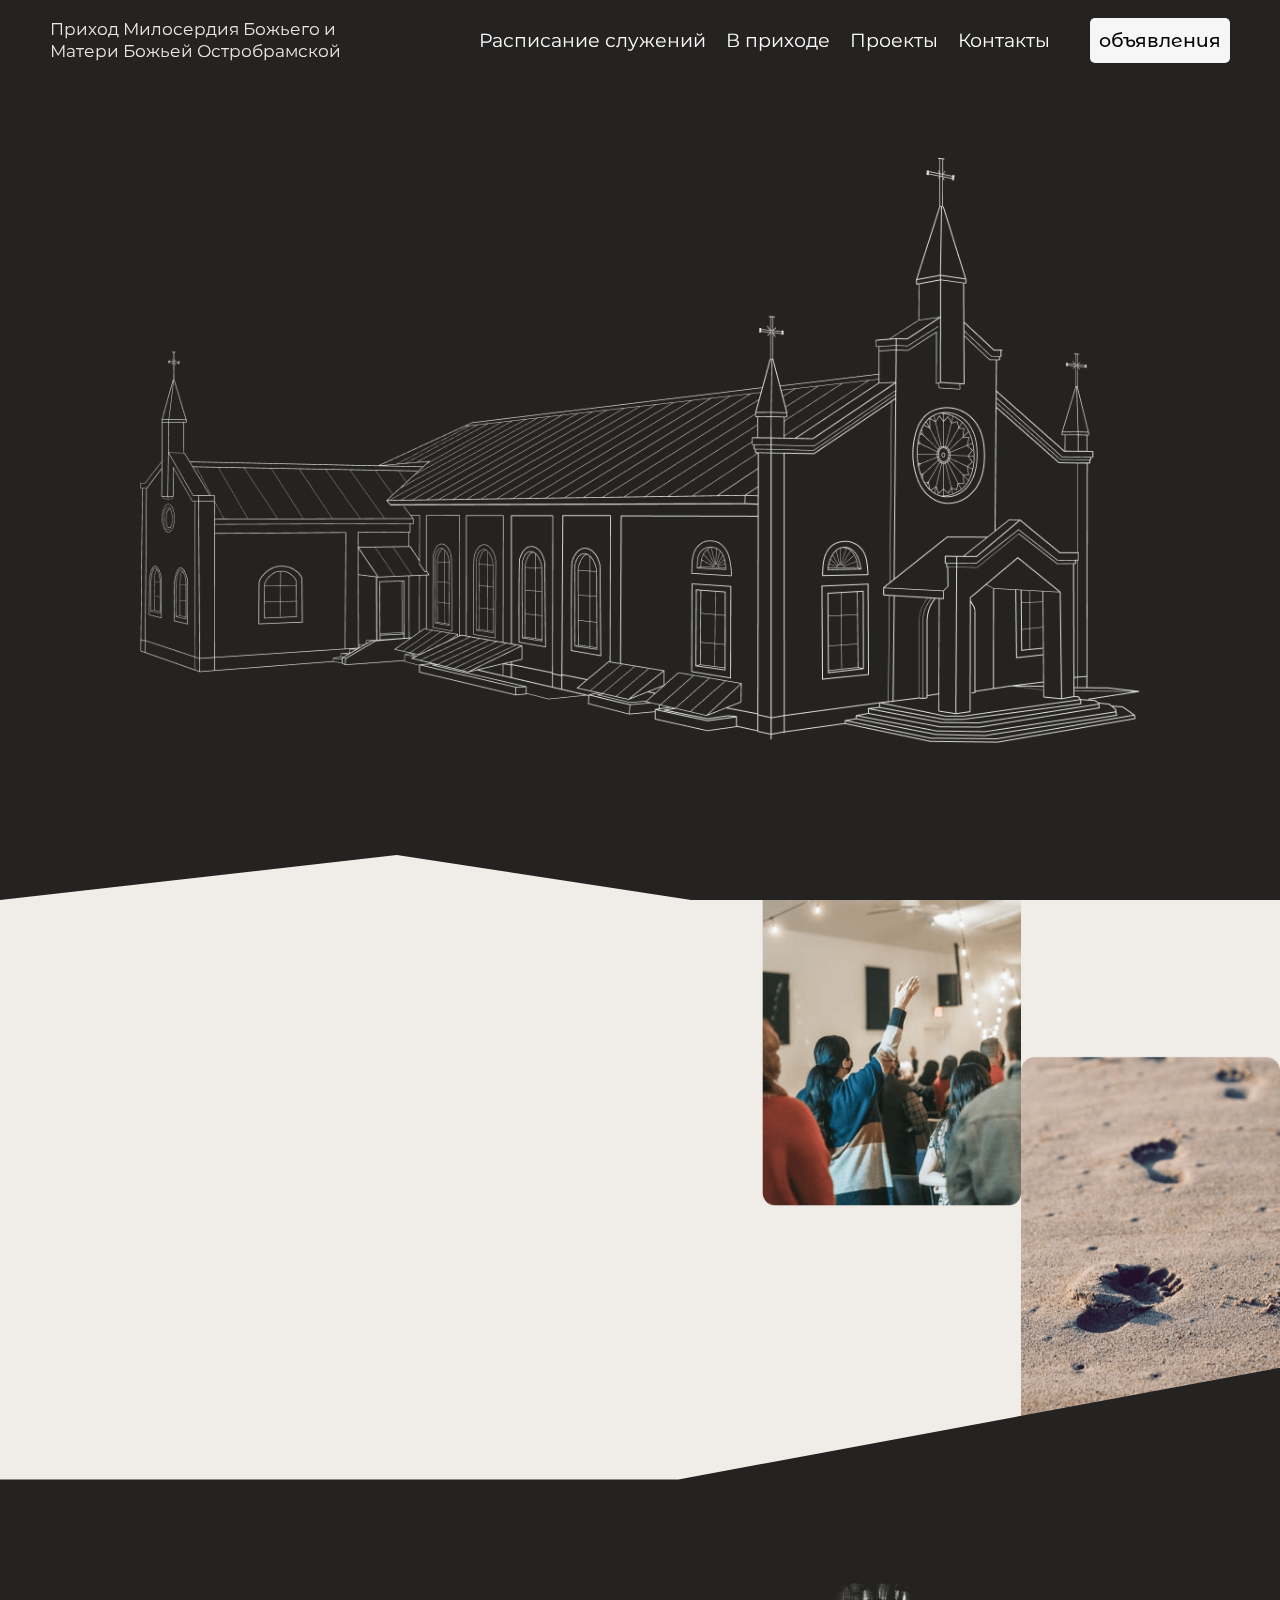
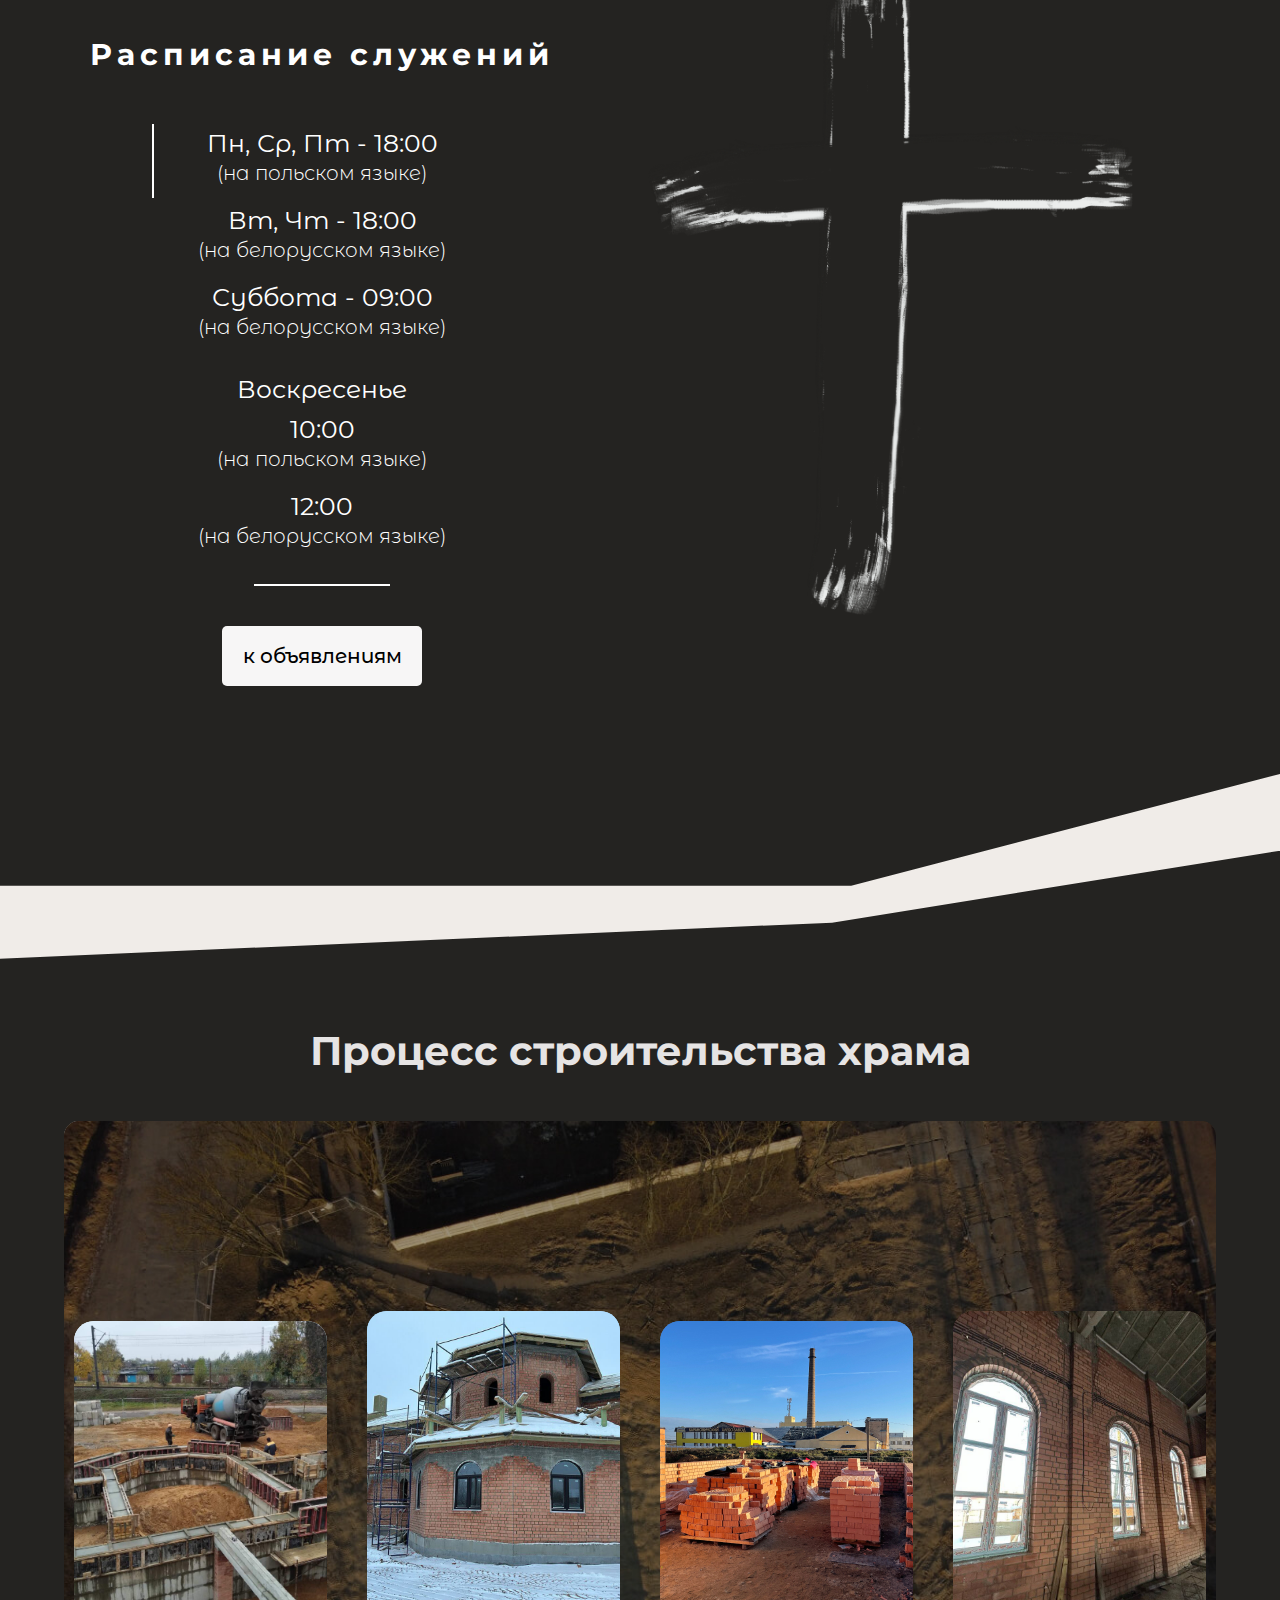
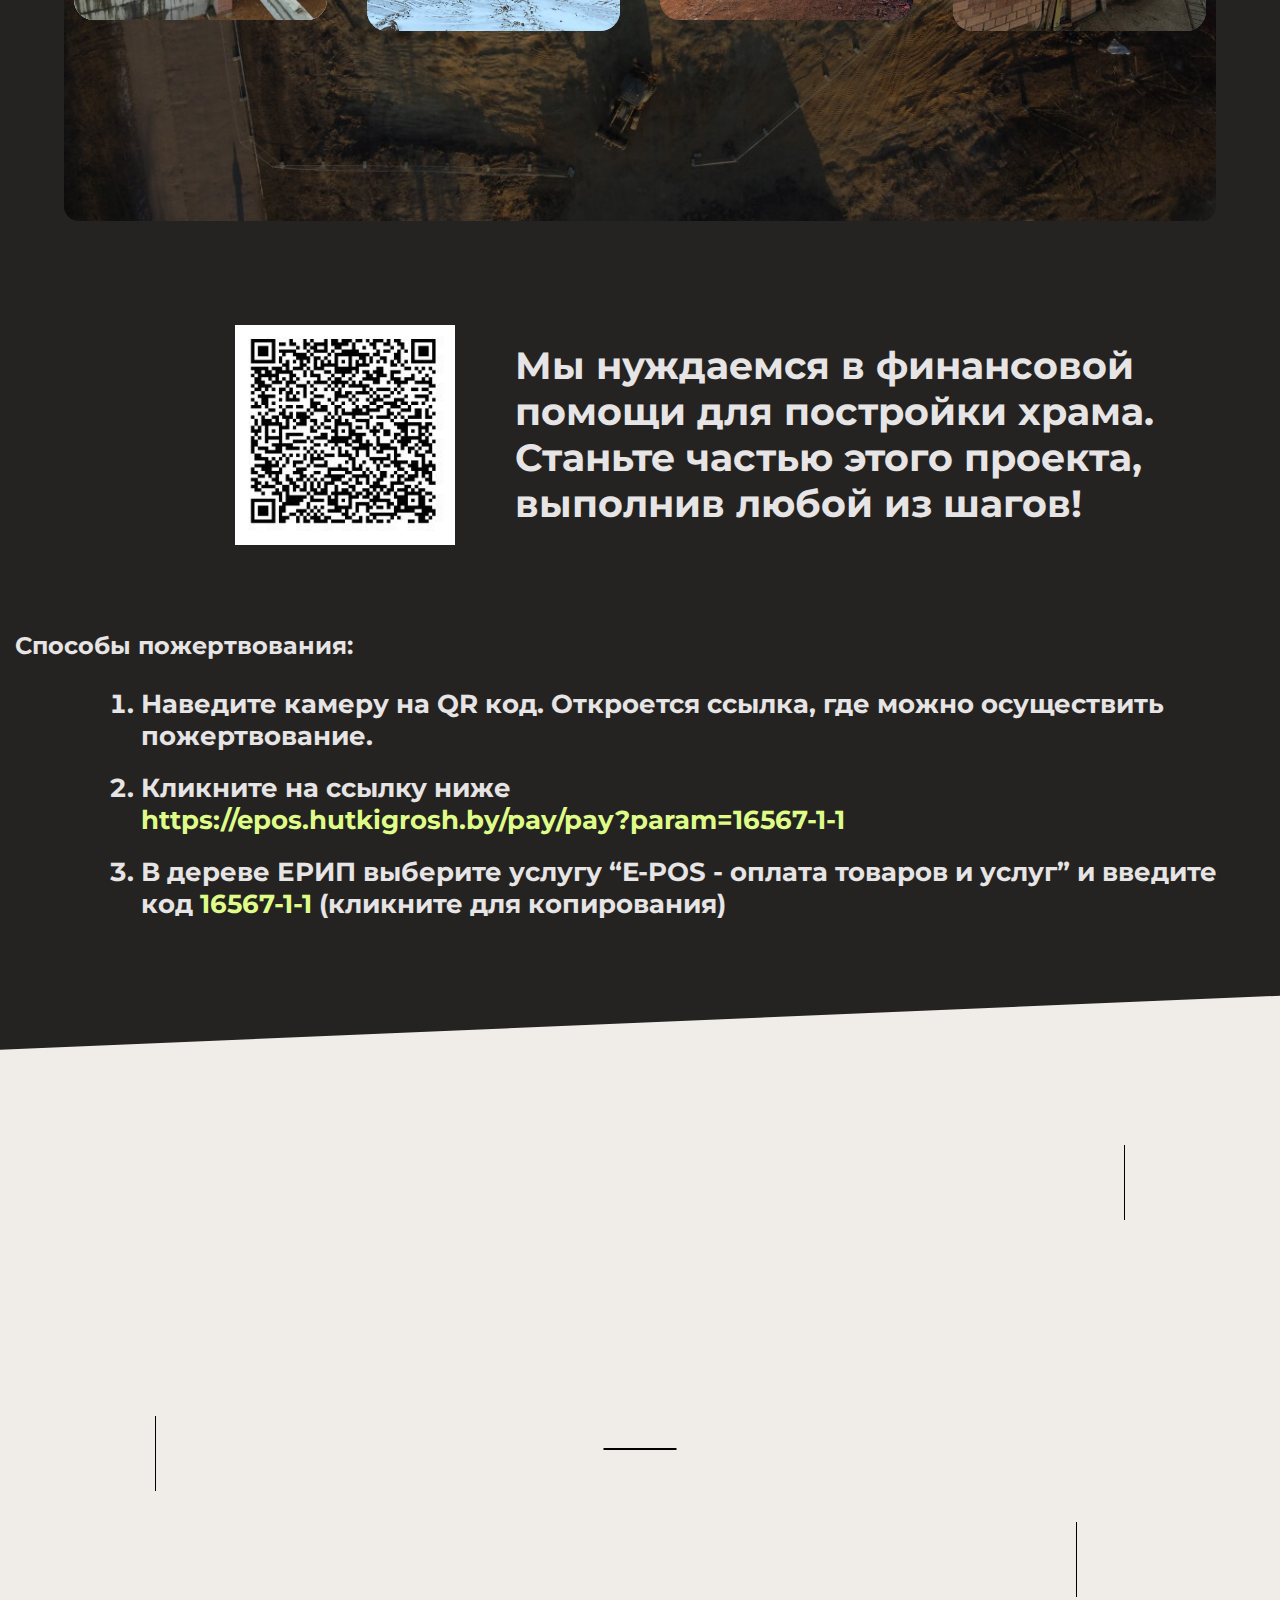
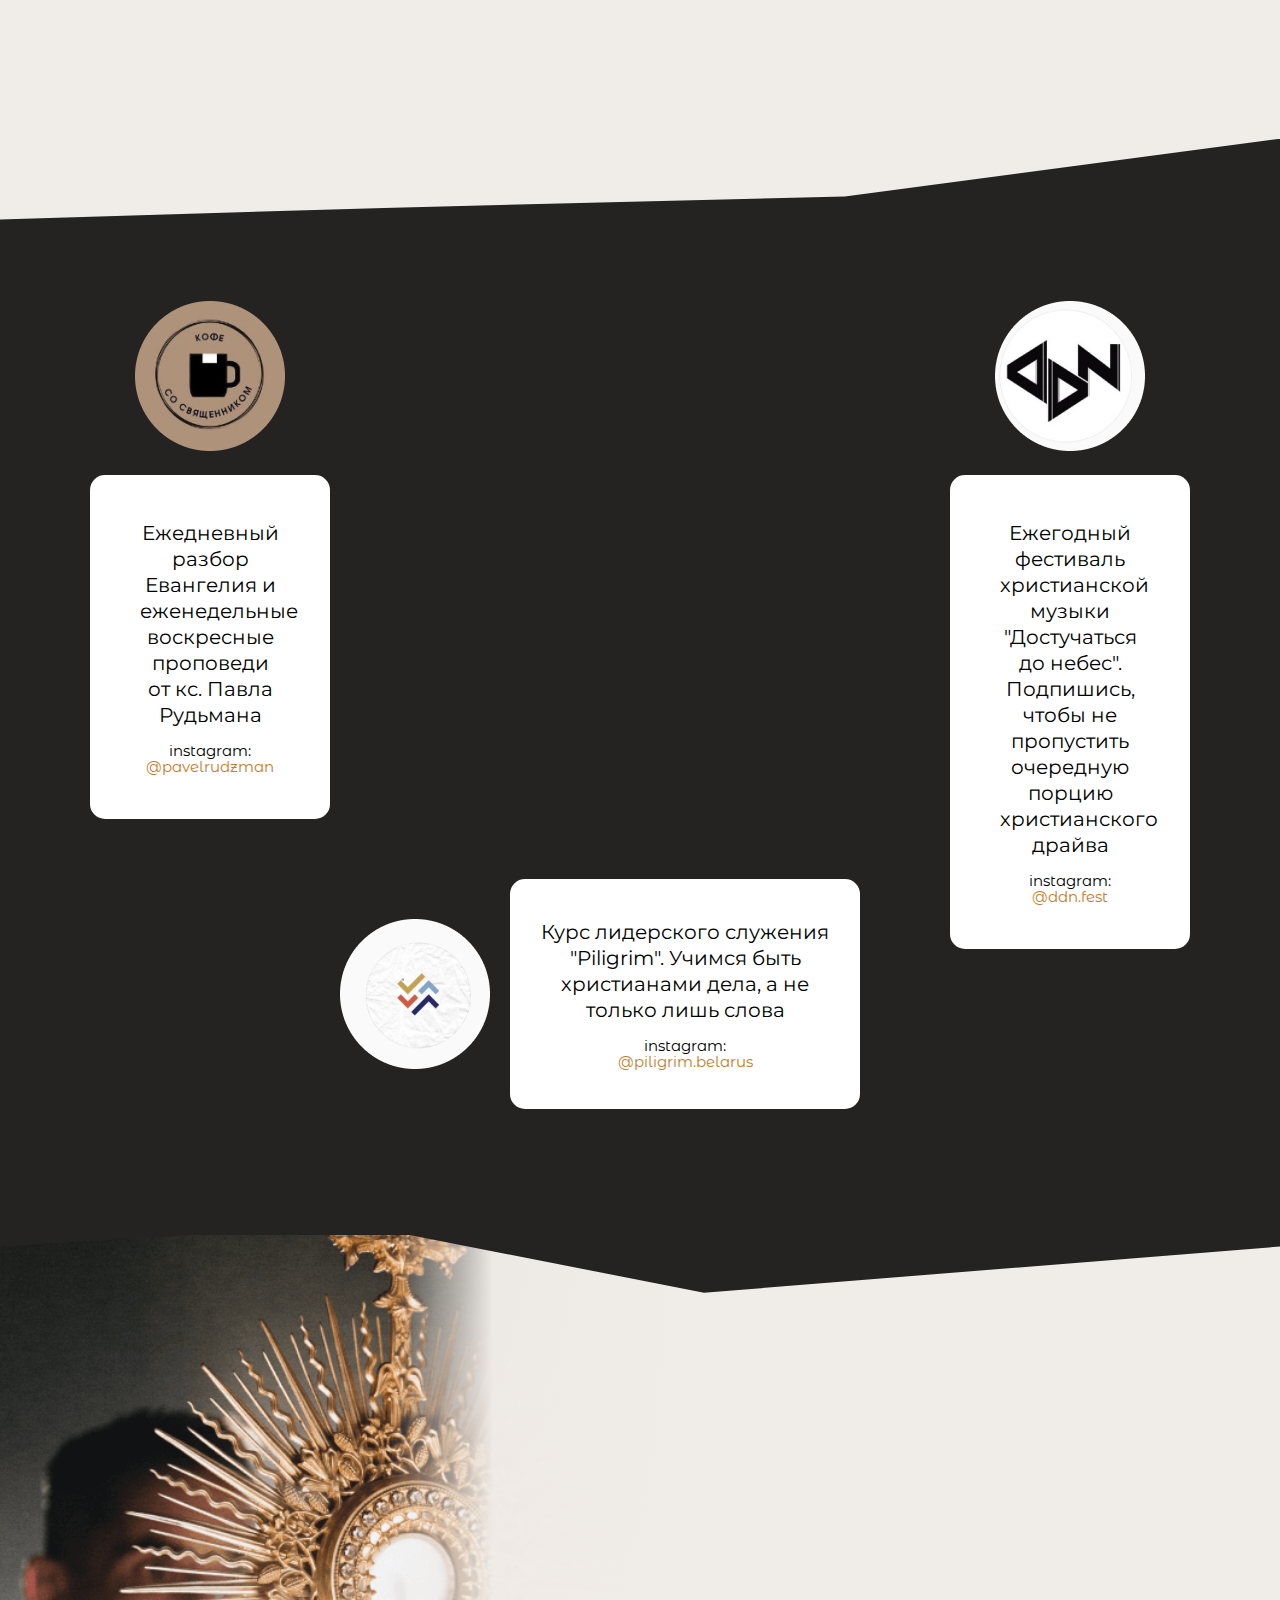
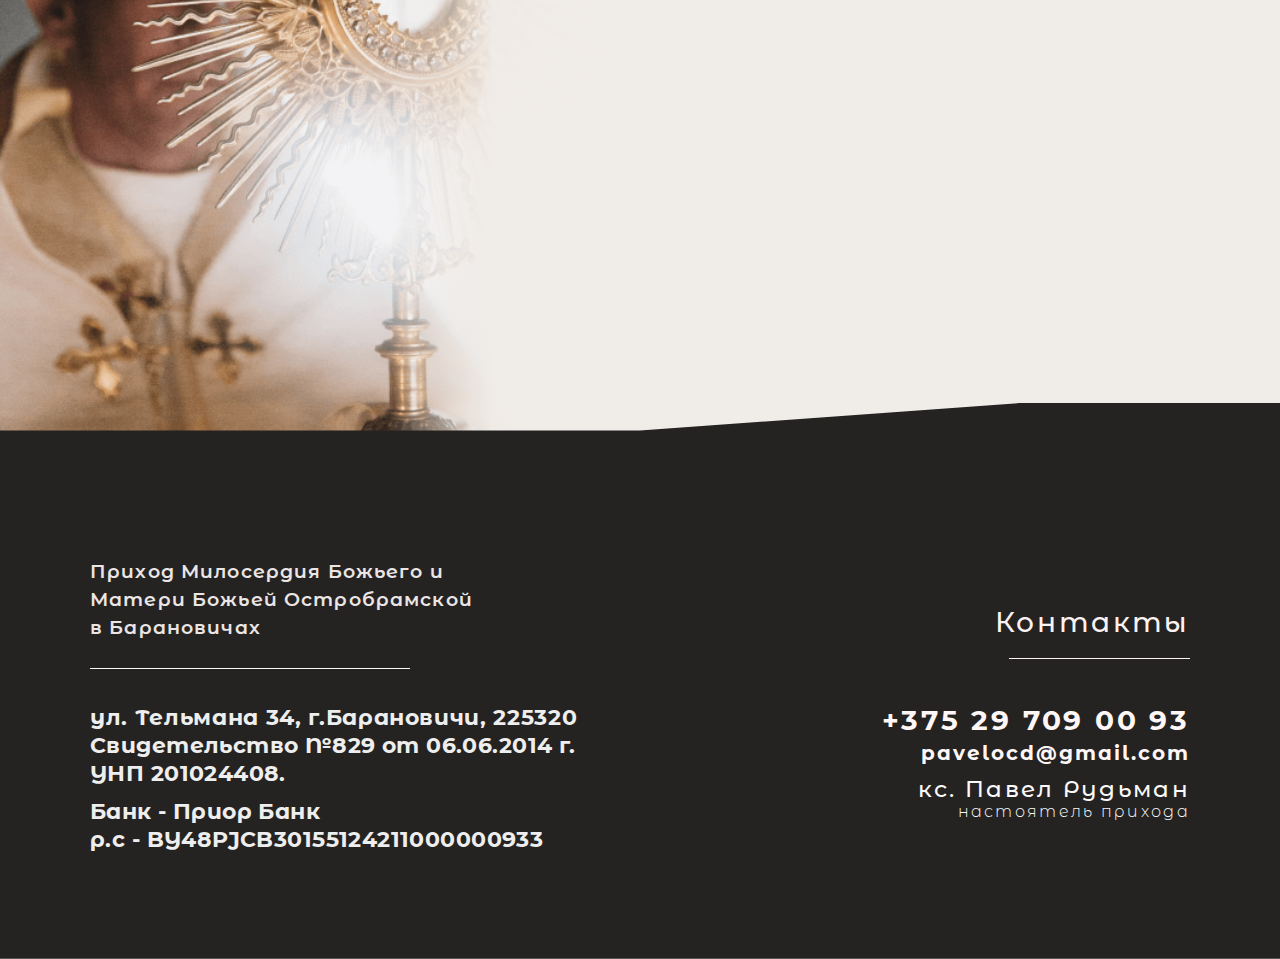
==== commit 999571f6: "Add files via upload" ====
--- a/index.html
+++ b/index.html
@@ -24,7 +24,6 @@
 		</div>
 		<div class="header__main">
 			<ul class="header__menu">
-				<!-- <li><a href="" data-goto=".main" class="header__link nav__link">Главная</a></li> -->
 				<li><a href="" data-goto=".schedule" class="header__link nav__link">Расписание служений</a></li>
 				<li><a href="" data-goto=".life" class="header__link nav__link">В приходе</a></li>
 				<li><a href="" data-goto=".projects" class="header__link nav__link">Проекты</a></li>
@@ -78,7 +77,8 @@
 								</div>
 								<div class="schedule__content">
 									<ul class="schedule__list schedule__list_first">
-										<li class="schedule__point">Будние дни - 18:00 <span>(на белорусском языке)</span></li>
+										<li class="schedule__point">Пн, Ср, Пт - 18:00 <span>(на польском языке)</span></li>
+										<li class="schedule__point">Вт, Чт - 18:00 <span>(на белорусском языке)</span></li>
 										<li class="schedule__point">Суббота - 09:00 <span>(на белорусском языке)</span></li>
 									</ul>
 									<ul class="schedule__list schedule__list_second">
@@ -152,7 +152,8 @@
 								<img src="img/building/code.png" alt="" />
 							</div>
 							<div class="payments-building__title">
-								Мы нуждаемся в финансовой помощи для постройки храма. Стань частью этого проекта, выполнив любой
+								Мы нуждаемся в финансовой помощи для постройки храма. Станьте частью этого проекта, выполнив
+								любой
 								из
 								шагов!
 							</div>
@@ -164,19 +165,19 @@
 							<ol class="payments-building__list">
 								<li class="payments-building__step">
 									<p class="payments-building__text">
-										Наведи камеру на QR код. Откроется ссылка, где можно
+										Наведите камеру на QR код. Откроется ссылка, где можно
 										осуществить пожертвование.
 									</p>
 								</li>
 								<li class="payments-building__step">
-									<p class="payments-building__text">Кликай на ссылку ниже</p><a target="blank"
+									<p class="payments-building__text">Кликните на ссылку ниже</p><a target="blank"
 										href="https://epos.hutkigrosh.by/pay/pay?param=16567-1-1"
 										class="payments-building__link">https://epos.hutkigrosh.by/pay/pay?param=16567-1-1</a>
 								</li>
 								<li class="payments-building__step">
 									<p class="payments-building__text">
 										В дереве ЕРИП выберите услугу “E-POS - оплата товаров и
-										услуг” и введите код <span class="payments-building__code">16567-1-1</span> (кликни для
+										услуг” и введите код <span class="payments-building__code">16567-1-1</span> (кликните для
 										копирования)
 									</p>
 								</li>
@@ -215,7 +216,7 @@
 			<div id="projects" class="projects">
 				<div class="container">
 					<div class="projects__title _anim-items _anim-no-hide">
-						Проекты, которые помогут твоему духовному развитию
+						Проекты, которые помогут вашему духовному развитию
 					</div>
 					<div class="projects__body">
 						<div class="projects__wrapper">
@@ -306,7 +307,7 @@
 		</div>
 		<div class="popup-life">
 			<div class="popup-life__body">
-				<p class="popup-life__title">Свяжись с нами любым удобным способом!</p>
+				<p class="popup-life__title">Свяжитесь с нами любым удобным способом!</p>
 				<div class="popup-life__main">
 					<div class="popup-life__point"><a target="blank" href="https://t.me/pavelrudzman"
 							class="popup-life__link _icon-send">@pavelrudzman</a></div>
--- a/css/style.css
+++ b/css/style.css
@@ -353,6 +353,10 @@
       transform: rotate(-45deg);
       top: 16px; }
     .header__main {
+      -webkit-box-orient: vertical;
+      -webkit-box-direction: normal;
+      -ms-flex-direction: column;
+      flex-direction: column;
       overflow: auto;
       position: fixed;
       z-index: 2;
@@ -2145,7 +2149,7 @@
     margin-bottom: 15px; }
     @media (max-width: 1160px) {
       .popup-life__point:not(:last-child) {
-        margin-bottom: calc(13px + 2 * ((100vw - 320px) / 840)); } }
+        margin-bottom: calc(15px + 0 * ((100vw - 320px) / 840)); } }
   .popup-life__link {
     display: -webkit-box;
     display: -ms-flexbox;
@@ -2201,7 +2205,6 @@
       transition: all 0.3s ease 0s; }
     @media (any-hover: hover) {
       .popup-life__button:hover:after {
-        content: '';
         opacity: 0; } }
 
 .footer {
@@ -2690,9 +2693,9 @@
       position: absolute;
       width: 94%;
       height: 42%;
-      top: 58%;
+      top: 63%;
       left: 7%;
-      background-color: rgba(192, 148, 119, 0.651); }
+      background-color: rgba(192, 148, 119, 0.514); }
     .advertisements__marker_less:after {
       width: 90%; }
 
@@ -2708,10 +2711,10 @@
   .plug__wrapper {
     text-align: center; }
   .plug__body {
-    margin-bottom: 60px; }
+    margin-bottom: 30px; }
     @media (max-width: 1160px) {
       .plug__body {
-        margin-bottom: calc(40px + 20 * ((100vw - 320px) / 840)); } }
+        margin-bottom: calc(30px + 0 * ((100vw - 320px) / 840)); } }
   .plug__title {
     font-weight: 700;
     font-size: 28px;
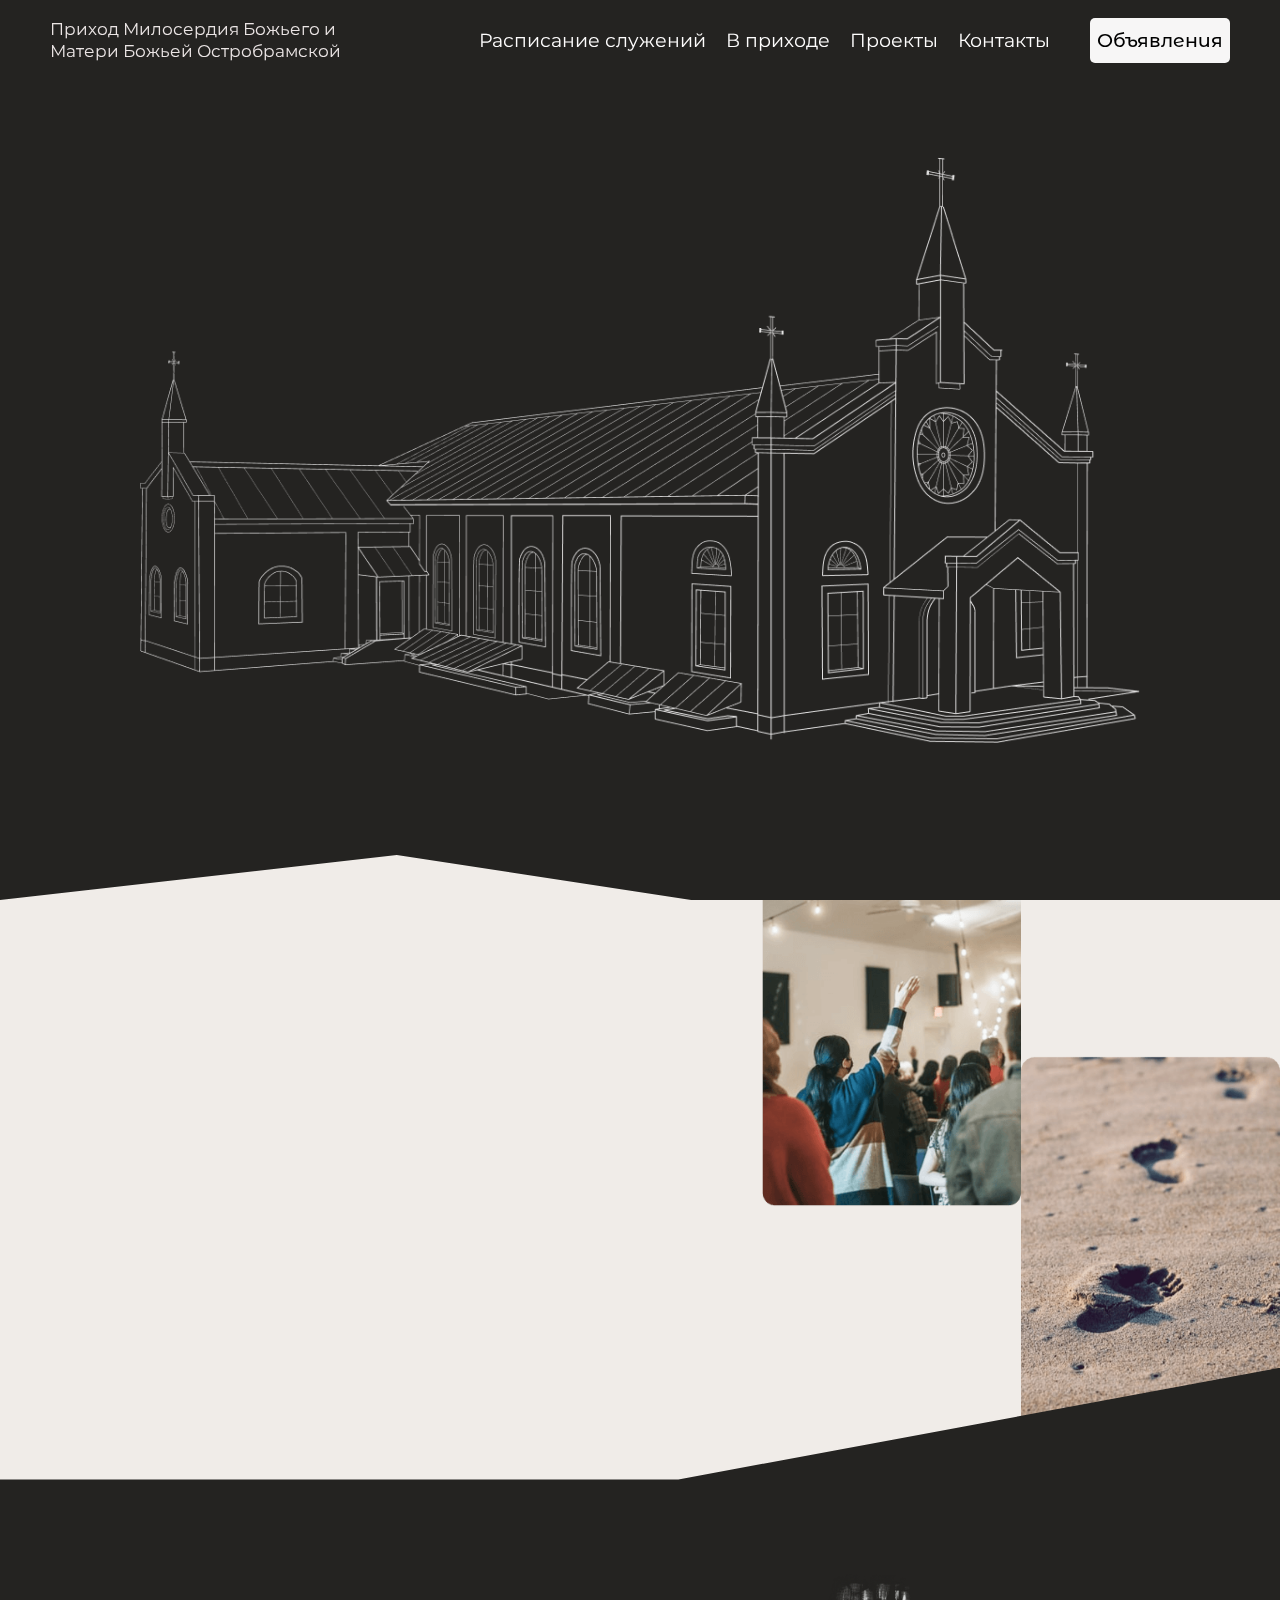
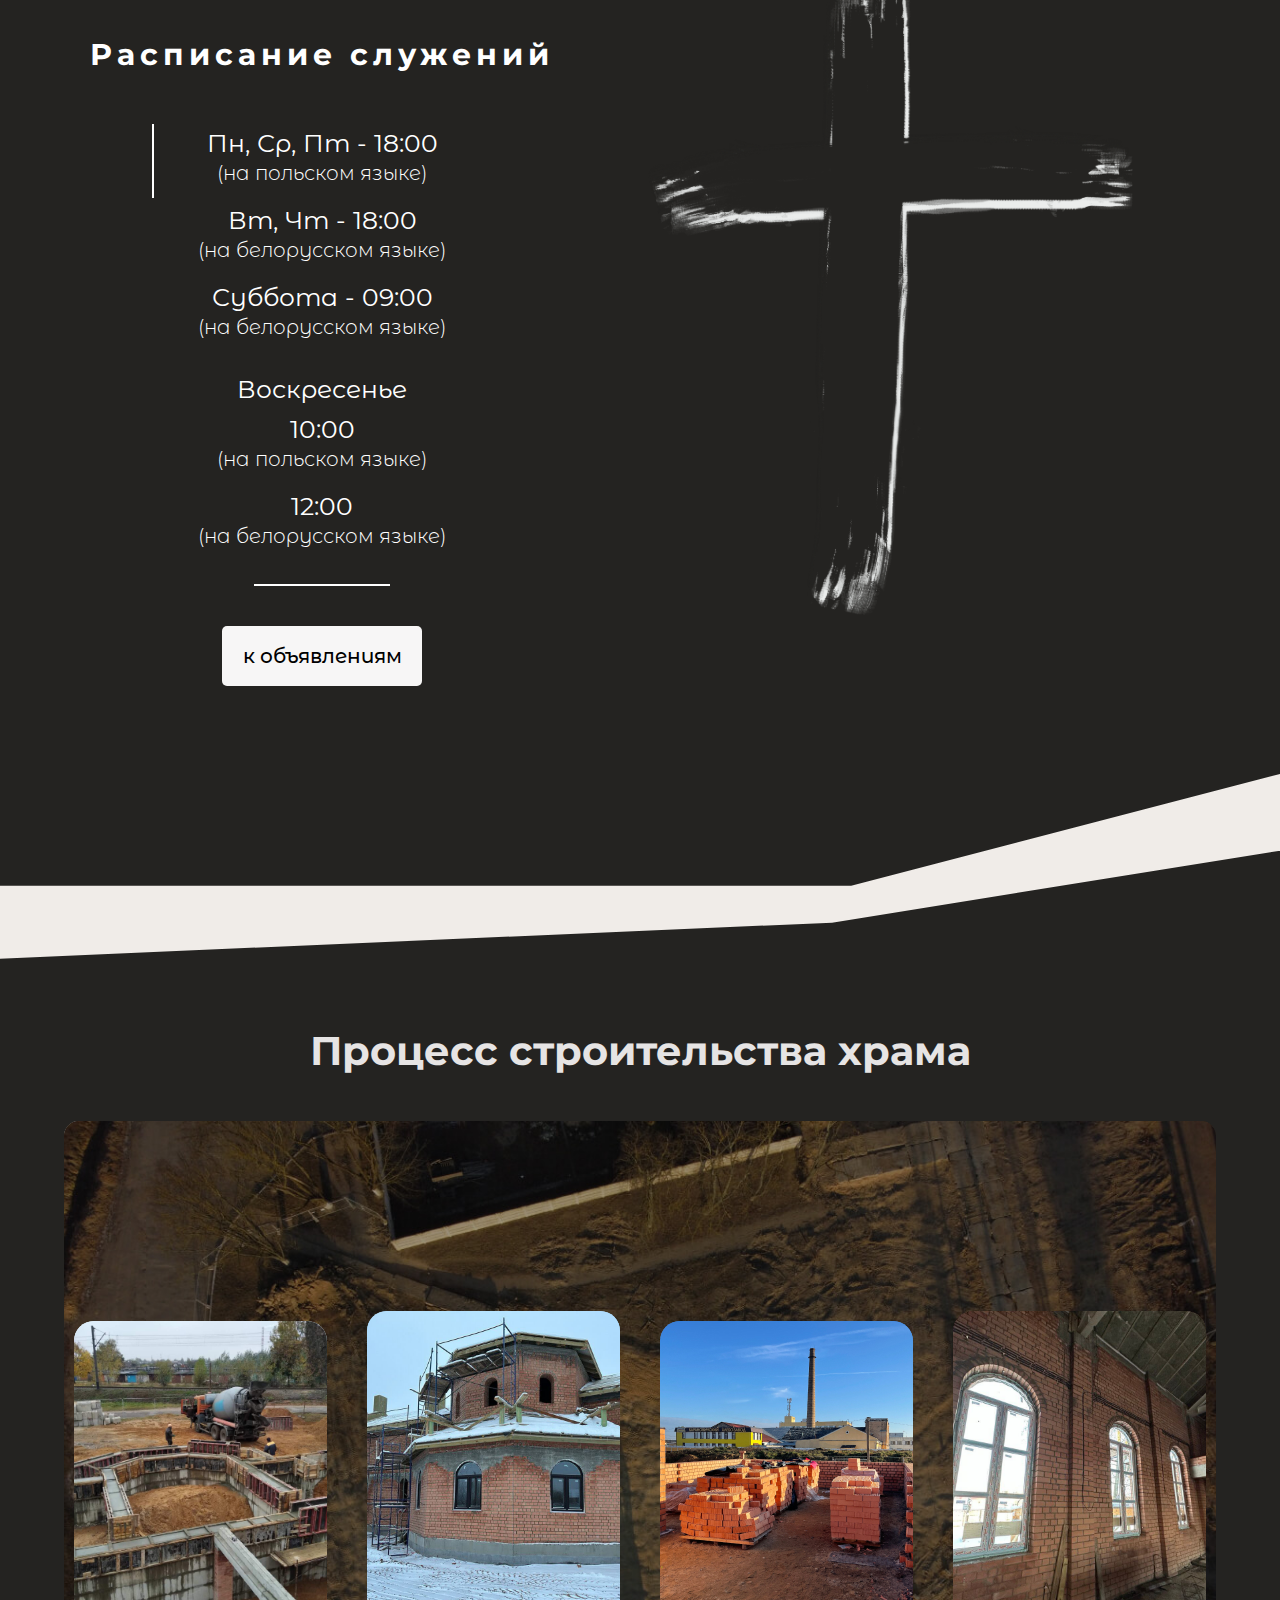
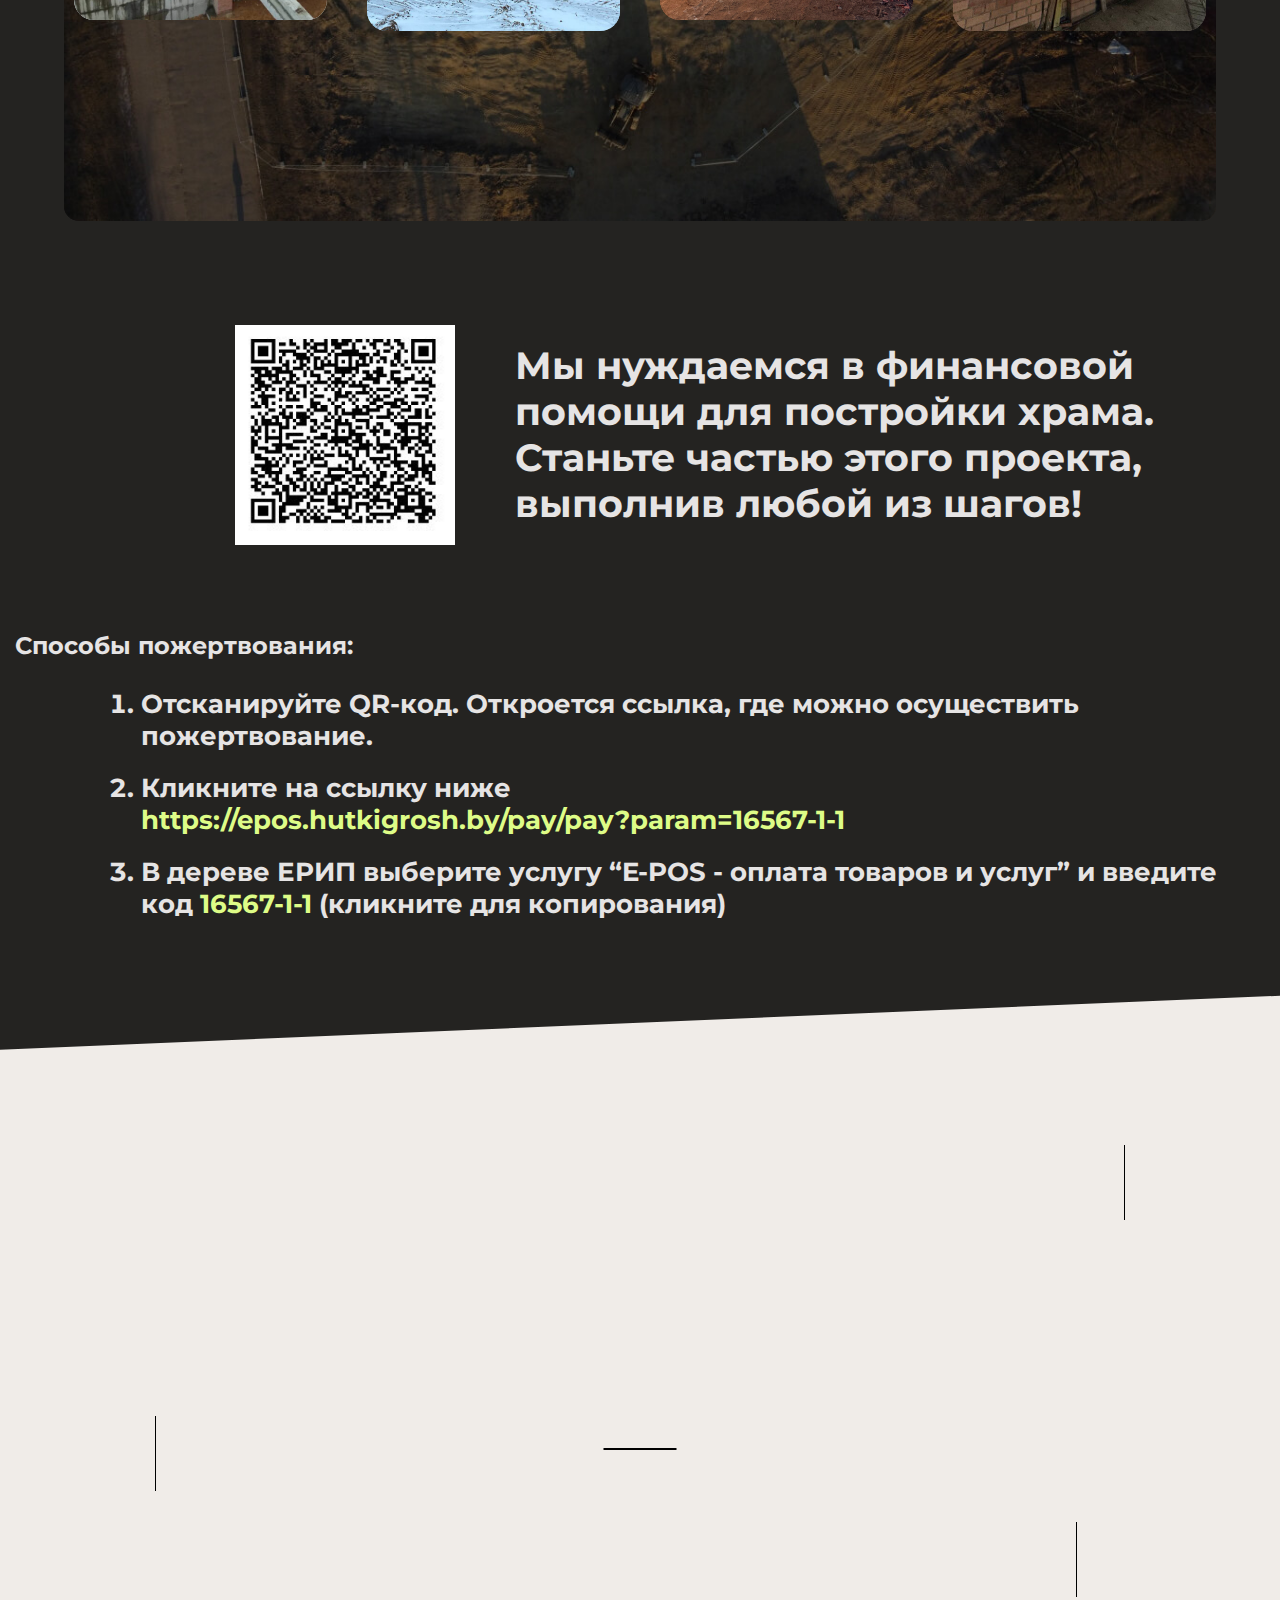
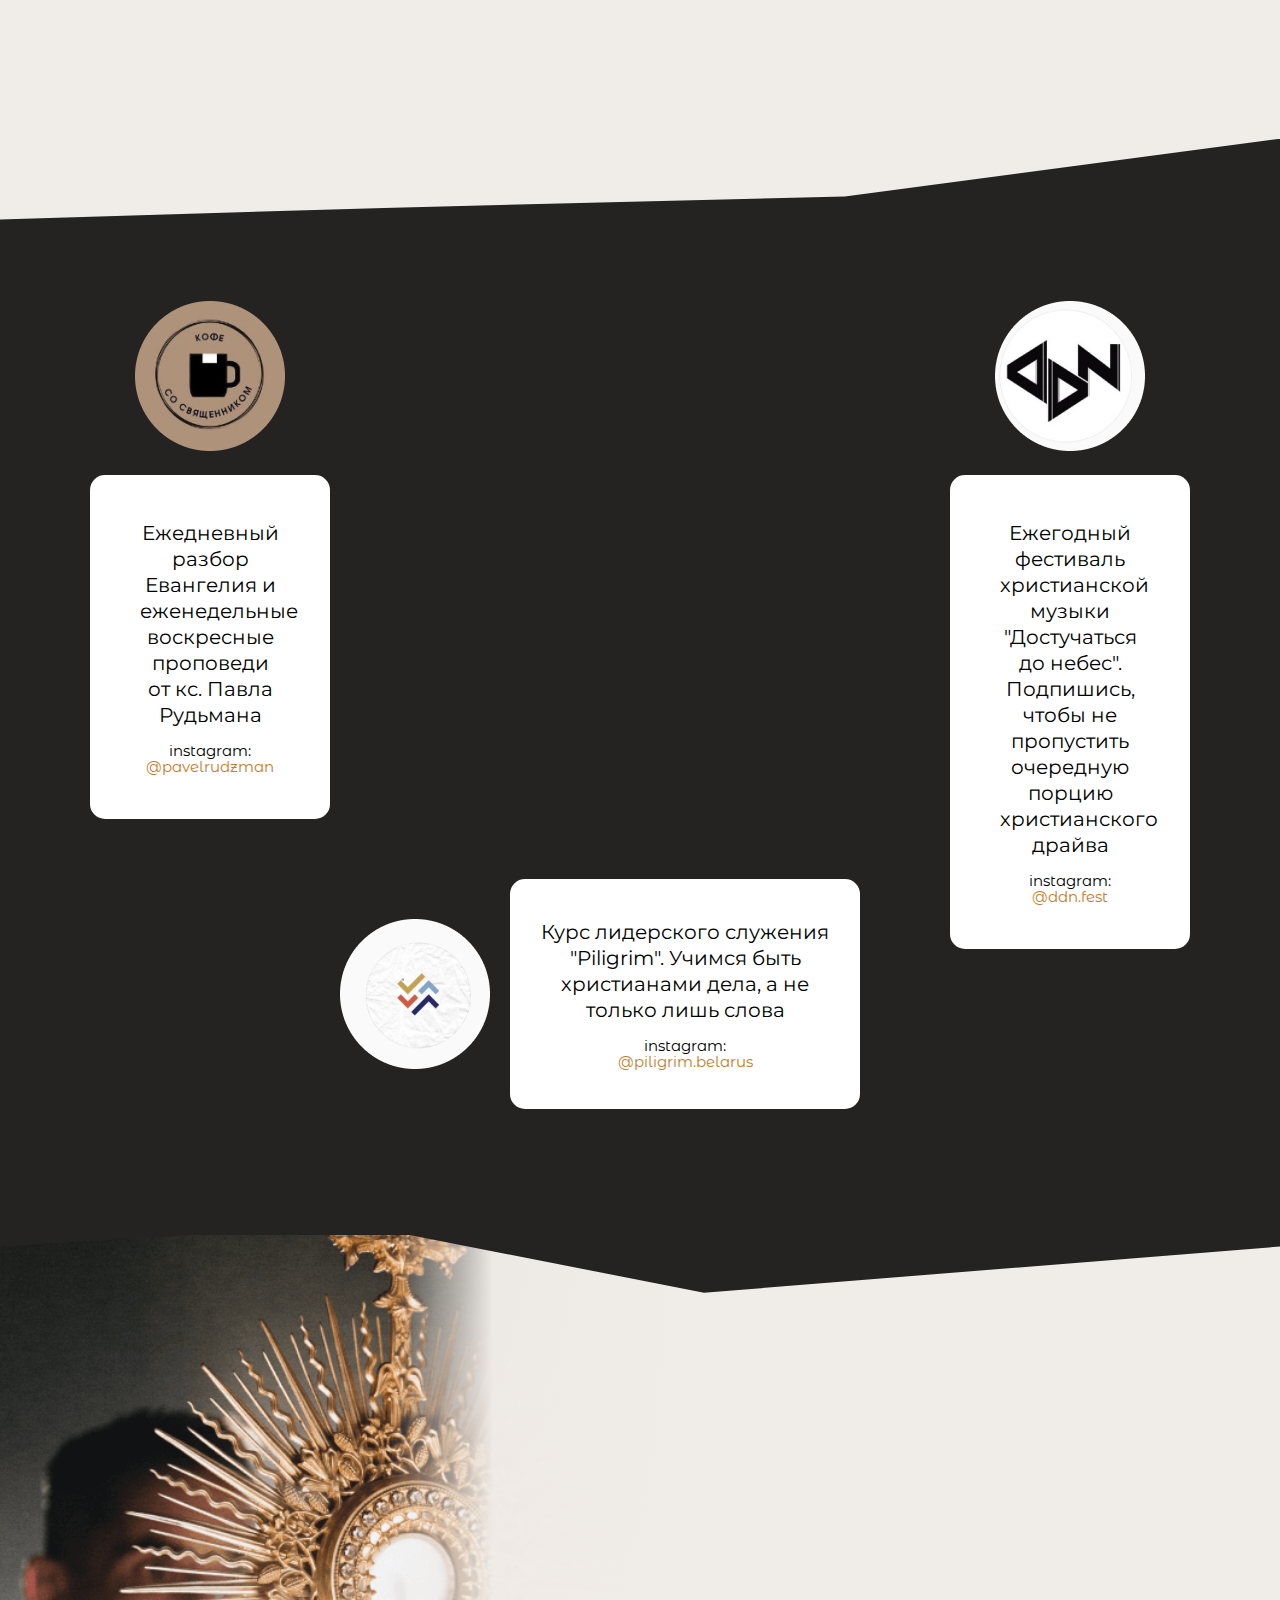
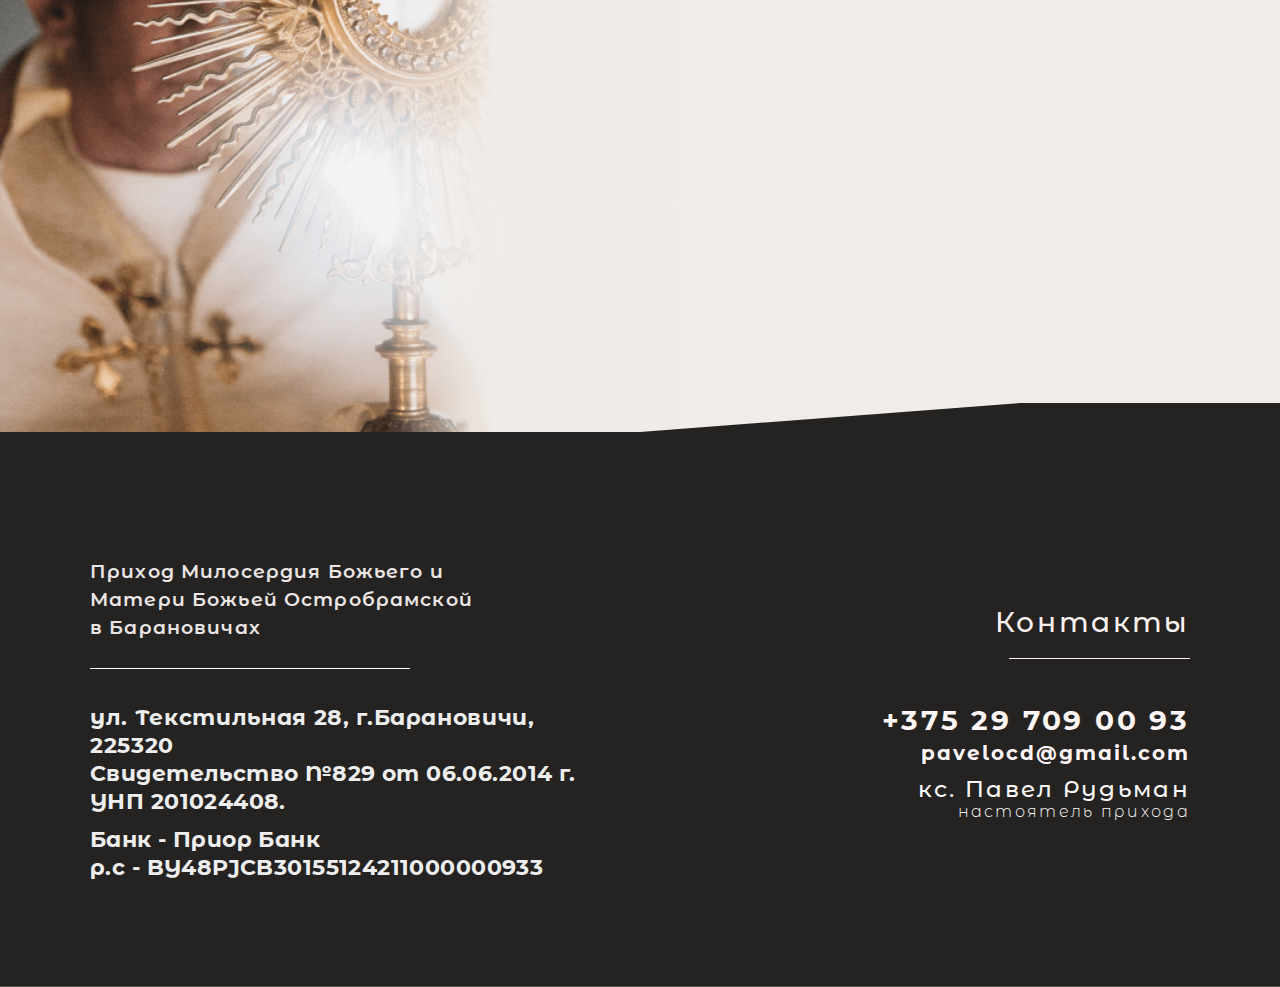
==== commit a08ec865: "Add files via upload" ====
--- a/index.html
+++ b/index.html
@@ -9,6 +9,35 @@
 	<link rel="shortcut icon" href="img/favicon.ico">
 	<link rel="stylesheet" href="https://cdn.jsdelivr.net/npm/swiper@8/swiper-bundle.min.css" />
 	<title>Приход Милосердия Божьего и Матери Божьей Остробрамской</title>
+	<meta name="description"
+		content="Католический приход Милосердия Божьего и Матери Божьей Остробрамской в городе Барановичи. Адрес: ул.Текстильная 28. По всем вопросам:+375297090093">
+	<meta name="keywords"
+		content="католический приход, парафія, милосердия Божьего, Міласэрнасці Божай, Матерь Божья, Маці Божая, Остробрамская, Вастрабрамская, Барановичи, церковь, католическая, парафиам, костел, Текстильная">
+	<!-- локализация сайта, для русскоязычного сайта ru_RU -->
+	<meta property="og:locale" content="ru_RU">
+	<!-- тип контента, по умолчанию используется article -->
+	<meta property="og:type" content="article">
+	<!-- заголовок страницы, который будет выводится в записи социальной сети -->
+	<meta property="og:title" content="Приход Милосердия Божьего и Матери Божьей Остробрамской | г. Барановичи">
+	<!-- описание страницы -->
+	<meta property="og:description" content="Католический приход в Барановичах по улице Текстильная 28">
+	<!-- ссылка на изображение, которое будет публиковаться в записи -->
+	<meta property="og:image" content="img/main/01.jpg">
+	<!-- ссылка на текущую страницу -->
+	<meta property="og:url" content="parafiam.by">
+	<!-- название сайта -->
+	<meta property="og:site_name" content="Приход Милосердия Божьего и Матери Божьей Остробрамской">
+
+	<!-- Тип карты, по умолчанию используется summary -->
+	<meta name="twitter:card" content="summary">
+	<!-- Имя/логин автора -->
+	<meta name="twitter:site" content="кс. Павел">
+	<!-- Название страницы -->
+	<meta name="twitter:title" content="Приход Милосердия Божьего и Матери Божьей Остробрамской | г. Барановичи">
+	<!-- Описание страницы -->
+	<meta name="twitter:description" content="Католический приход в Барановичах по улице Текстильная 28">
+	<!-- Cсылка на изображение -->
+	<meta name="twitter:image" content="img/main/01.jpg">
 </head>
 
 <body>
@@ -30,7 +59,7 @@
 				<li><a href="" data-goto=".footer" class="header__link nav__link">Контакты</a></li>
 			</ul>
 			<a href="advertisements.html" class="header__button">
-				<p>объявления</p>
+				<p>Объявления</p>
 			</a>
 		</div>
 	</div>
@@ -47,12 +76,12 @@
 				<div class="about__wrapper">
 					<div class="about__column about__column_1 _anim-items _anim-no-hide">
 						<div class="about__body">
-							<div class="about__title">
-								Мы - <b>католики Беларуси</b> <span>из</span>
-							</div>
-							<div class="about__subtitle">
-								прихода <b>Милосердия Божьего и Матери Божьей Остробрамской</b> в Барановичах
-							</div>
+							<h1 class="about__title">
+								Мы - <b>католики</b> <span>из</span>
+								<span class="about__subtitle">
+									прихода <b>Милосердия Божьего и Матери Божьей Остробрамской</b> в Барановичах
+								</span>
+							</h1>
 						</div>
 					</div>
 					<div class="about__column about__column_2">
@@ -165,7 +194,7 @@
 							<ol class="payments-building__list">
 								<li class="payments-building__step">
 									<p class="payments-building__text">
-										Наведите камеру на QR код. Откроется ссылка, где можно
+										Отсканируйте QR-код. Откроется ссылка, где можно
 										осуществить пожертвование.
 									</p>
 								</li>
@@ -291,7 +320,7 @@
 								Будем рады
 							</div>
 							<div class="pleasure__subtitle">
-								новым прихожанам, пилигримам и просто гостям
+								новым прихожанам, паломникам и просто гостям
 							</div>
 						</div>
 					</div>
@@ -330,7 +359,7 @@
 						в Барановичах
 					</div>
 					<div class="footer__adress">
-						ул. Тельмана 34, г.Барановичи, 225320
+						ул. Текстильная 28, г.Барановичи, 225320
 					</div>
 					<div class="footer__certificate">
 
--- a/css/style.css
+++ b/css/style.css
@@ -407,7 +407,7 @@
       margin-left: calc(0px + 0 * ((100vw - 320px) / 840)); } }
   @media (max-width: 1100px) and (max-width: 1160px) {
     .header__button {
-      margin-top: calc(30px + 10 * ((100vw - 320px) / 840)); } }
+      margin-top: calc(50px + -10 * ((100vw - 320px) / 840)); } }
   @media (max-width: 500px) {
     .header__wrapper {
       height: 60px;
@@ -529,6 +529,7 @@
     .about__title span {
       font-size: 23px; }
   .about__subtitle {
+    display: block;
     margin: 41px 0px 0px 0px;
     font-size: 23px;
     line-height: 30px; }
@@ -1110,6 +1111,7 @@
           .building .payments-building__step:not(:last-child) {
             margin-bottom: calc(7px + 13 * ((100vw - 320px) / 840)); } }
     .building .payments-building__code {
+      white-space: nowrap;
       cursor: pointer;
       color: #DEFC87;
       -webkit-transition: all 0.3s ease 0s;
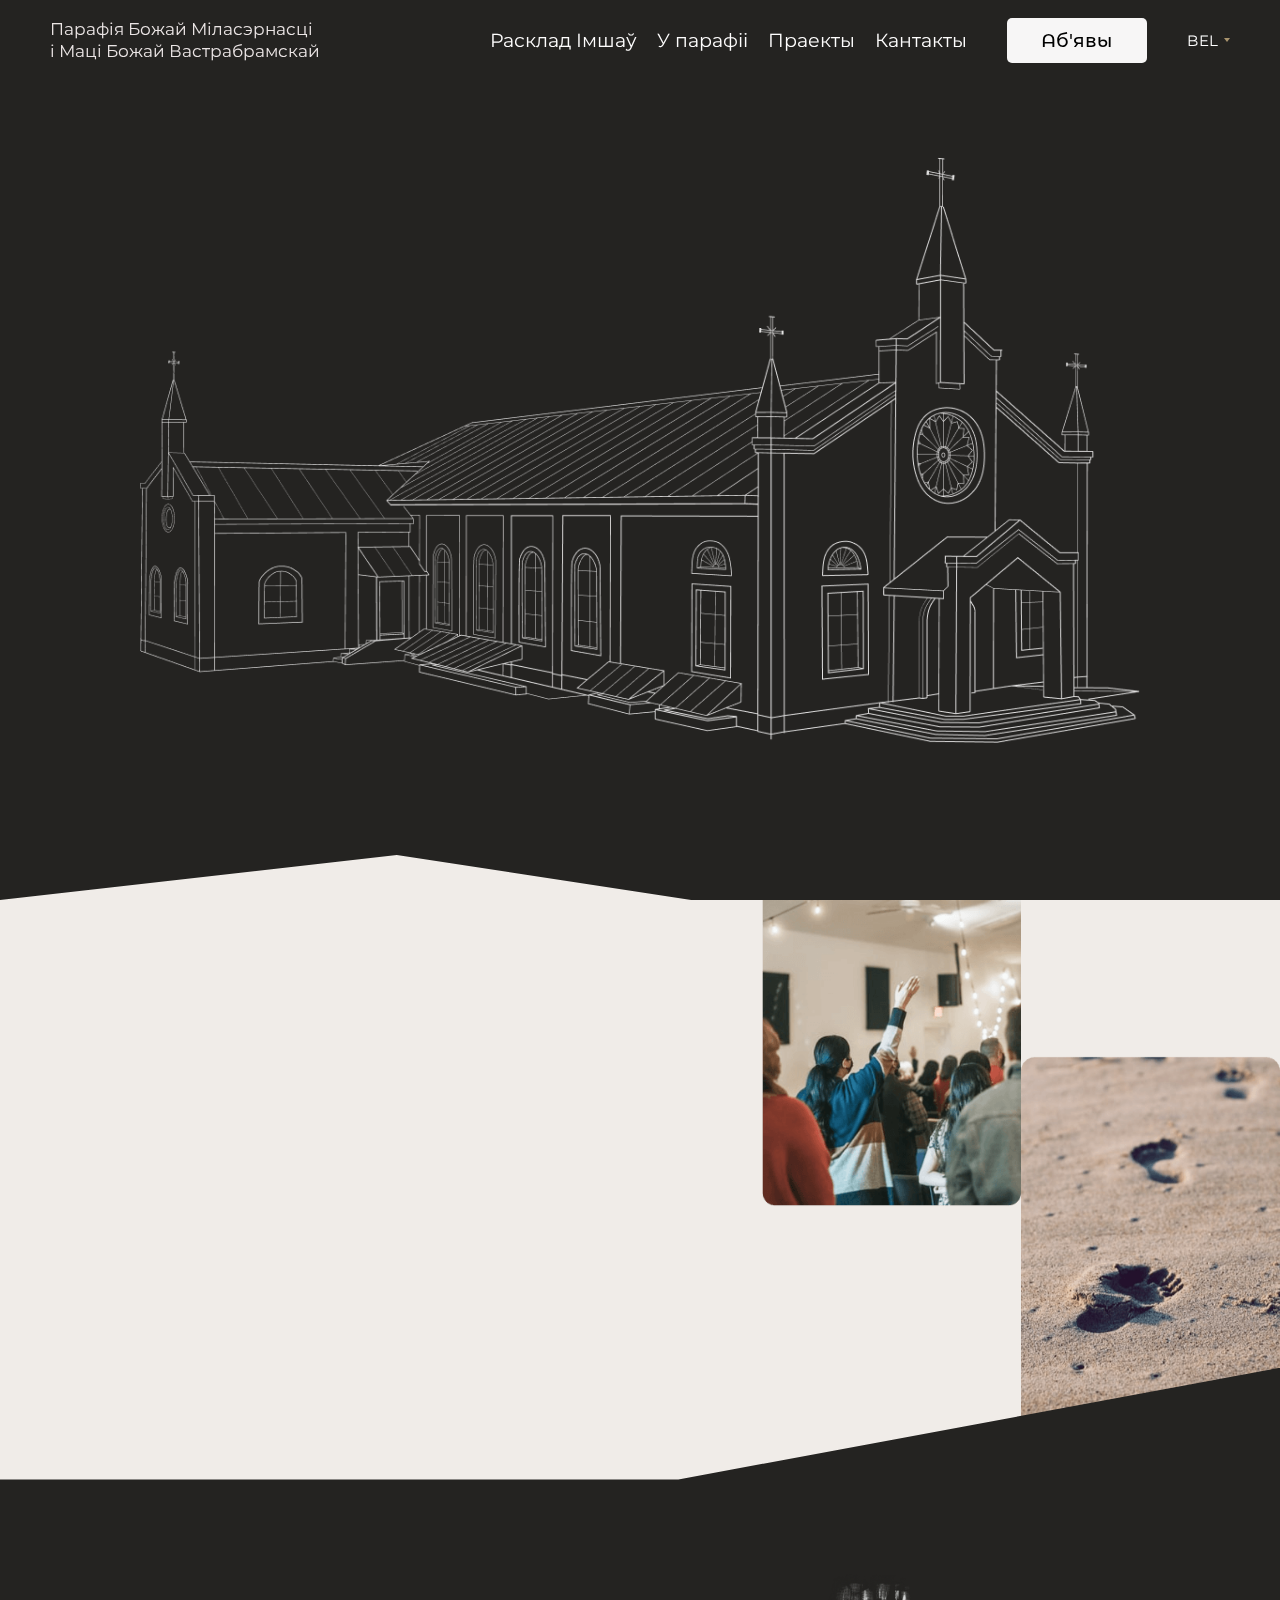
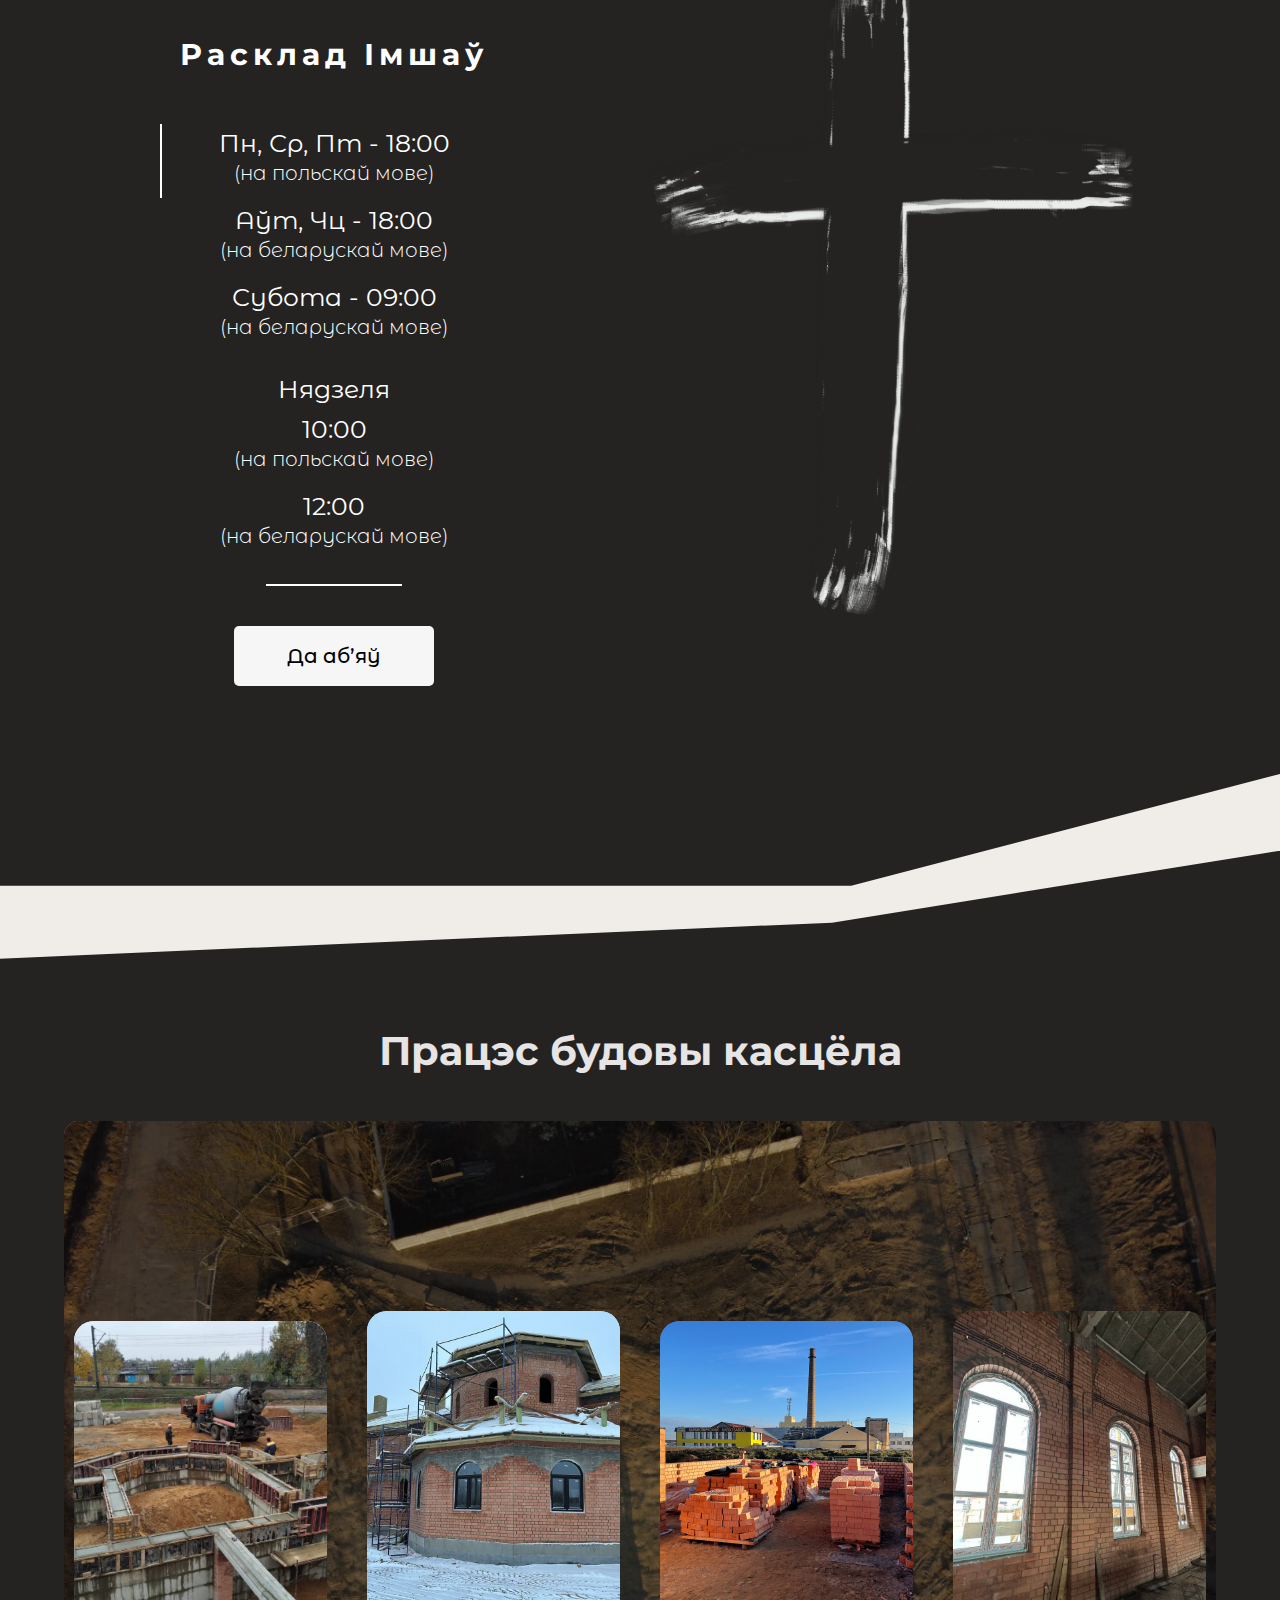
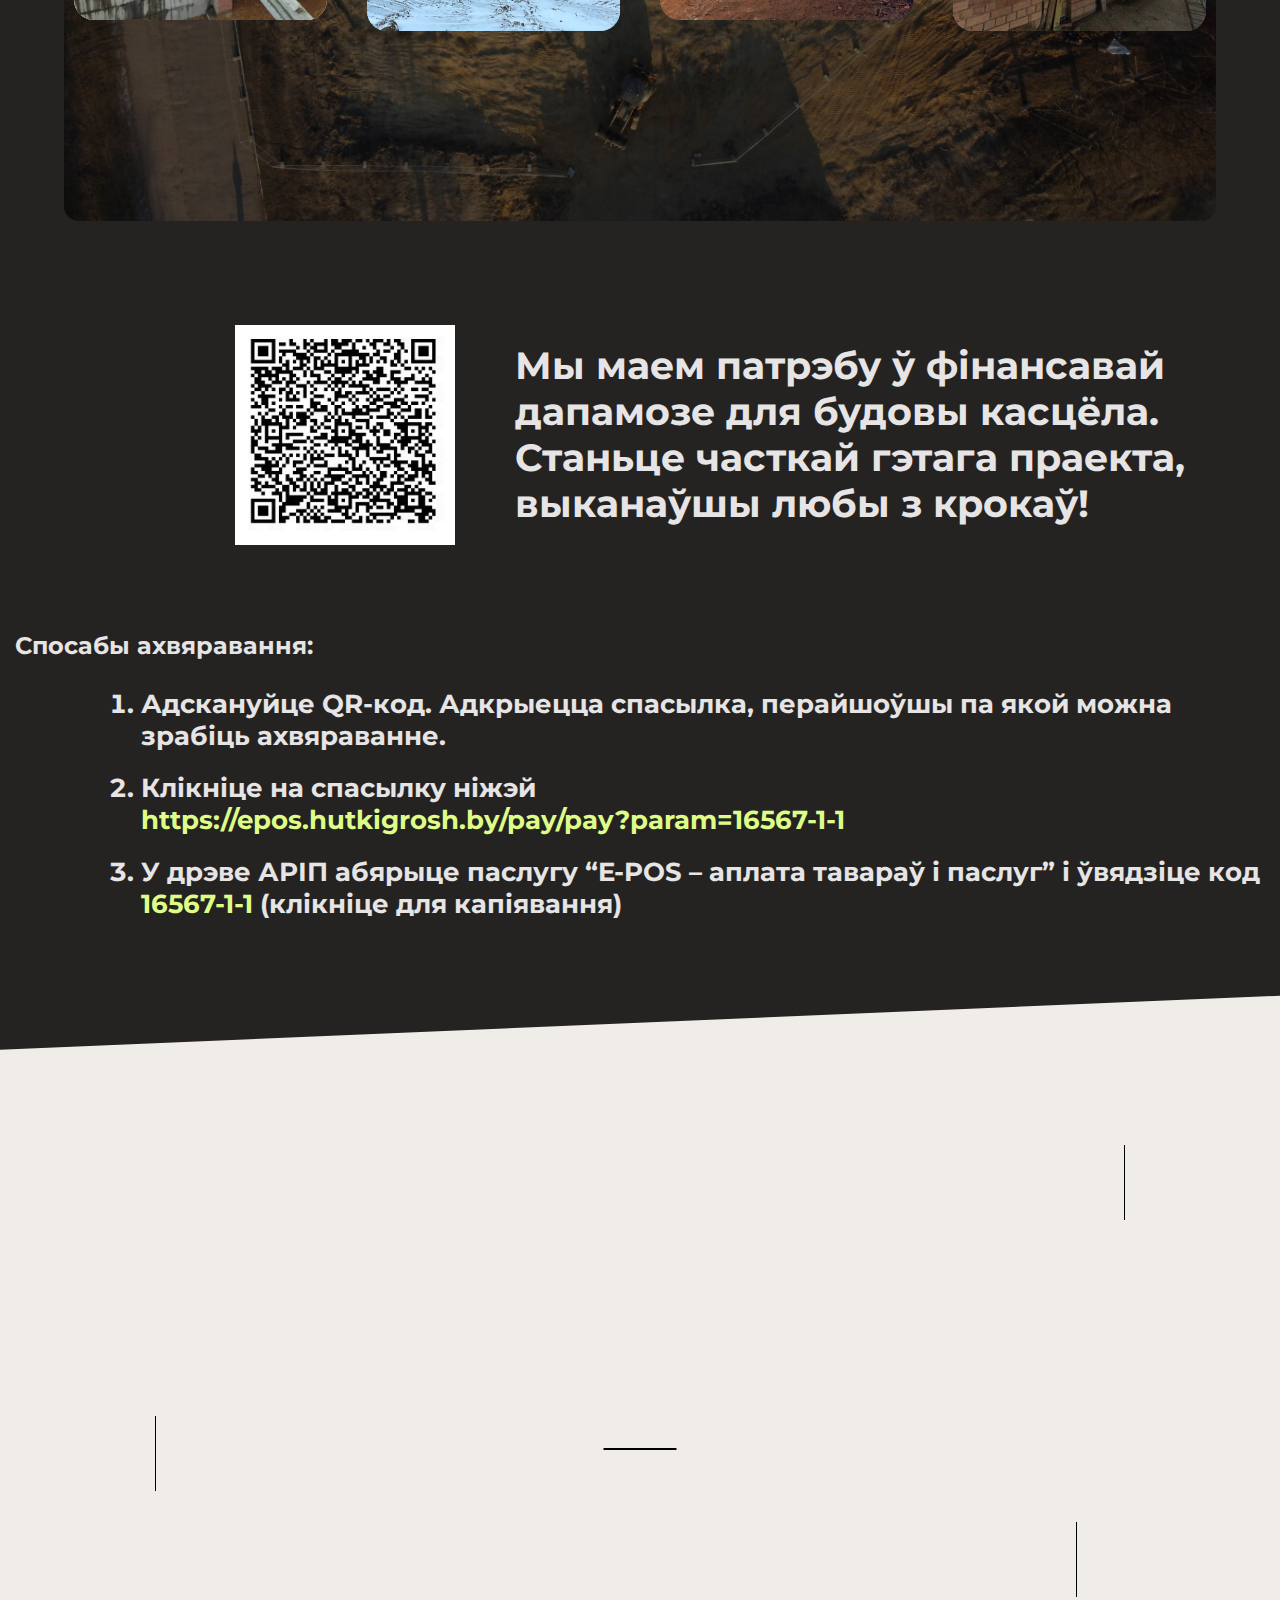
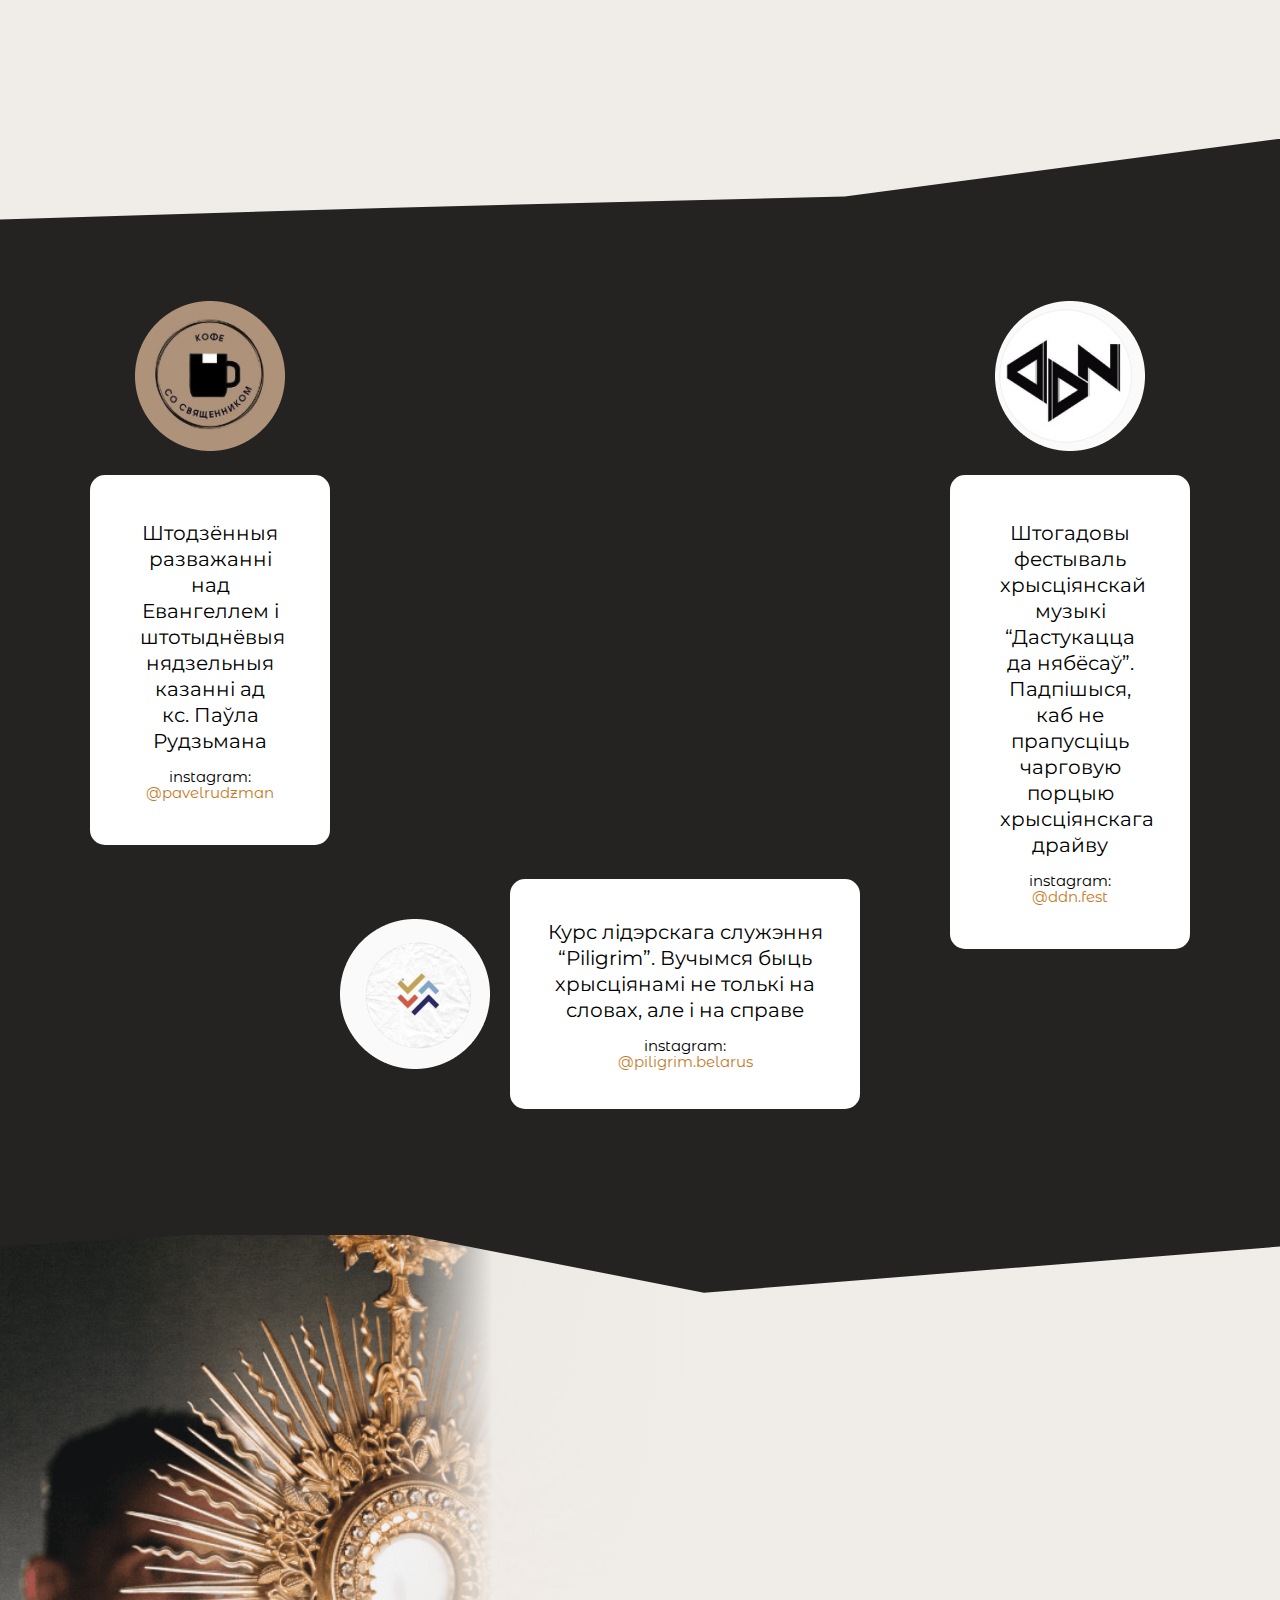
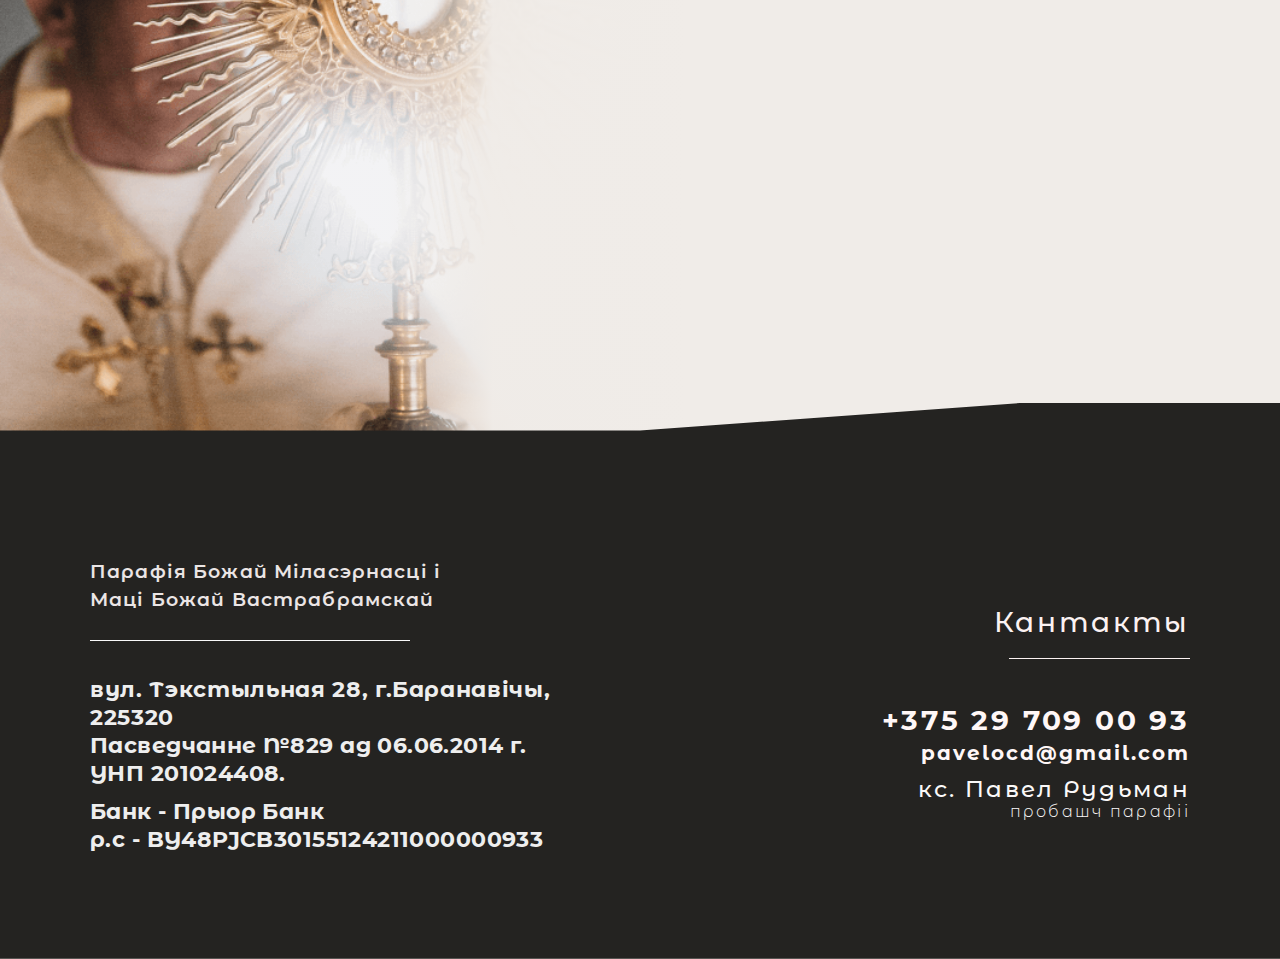
==== commit b29147fc: "Add files via upload" ====
--- a/index.html
+++ b/index.html
@@ -1,41 +1,42 @@
 <!DOCTYPE html>
-<html lang="ru">
+<html lang="bel">
 
 <head>
 	<meta charset="UTF-8">
 	<meta name="viewport" content="width=device-width, initial-scale=1.0">
 	<link rel="stylesheet" href="css/style.css">
+	<link rel="stylesheet" href="css/select.css">
 	<link rel="stylesheet" href="css/iconsFonts.css">
 	<link rel="shortcut icon" href="img/favicon.ico">
 	<link rel="stylesheet" href="https://cdn.jsdelivr.net/npm/swiper@8/swiper-bundle.min.css" />
-	<title>Приход Милосердия Божьего и Матери Божьей Остробрамской</title>
+	<title>Парафія Божай Міласэрнасці і Маці Божай Вастрабрамскай</title>
 	<meta name="description"
-		content="Католический приход Милосердия Божьего и Матери Божьей Остробрамской в городе Барановичи. Адрес: ул.Текстильная 28. По всем вопросам:+375297090093">
+		content="Каталіцкая парафія Божай Міласэрнасці і Маці Божай Вастрабрамскай у Баранавічах. Адрас: вул.Тэкстыльная 28. Па ўсіх пытаннях:+375297090093">
 	<meta name="keywords"
 		content="католический приход, парафія, милосердия Божьего, Міласэрнасці Божай, Матерь Божья, Маці Божая, Остробрамская, Вастрабрамская, Барановичи, церковь, католическая, парафиам, костел, Текстильная">
 	<!-- локализация сайта, для русскоязычного сайта ru_RU -->
-	<meta property="og:locale" content="ru_RU">
+	<meta property="og:locale" content="by_BY">
 	<!-- тип контента, по умолчанию используется article -->
 	<meta property="og:type" content="article">
 	<!-- заголовок страницы, который будет выводится в записи социальной сети -->
-	<meta property="og:title" content="Приход Милосердия Божьего и Матери Божьей Остробрамской | г. Барановичи">
+	<meta property="og:title" content="Парафія Божай Міласэрнасці і Маці Божай Вастрабрамскай | г. Баранавічы">
 	<!-- описание страницы -->
-	<meta property="og:description" content="Католический приход в Барановичах по улице Текстильная 28">
+	<meta property="og:description" content="Каталіцкая парафія у Баранавічах па вуліцы Тэкстыльная 28">
 	<!-- ссылка на изображение, которое будет публиковаться в записи -->
 	<meta property="og:image" content="img/main/01.jpg">
 	<!-- ссылка на текущую страницу -->
 	<meta property="og:url" content="parafiam.by">
 	<!-- название сайта -->
-	<meta property="og:site_name" content="Приход Милосердия Божьего и Матери Божьей Остробрамской">
+	<meta property="og:site_name" content="Парафія Божай Міласэрнасці і Маці Божай Вастрабрамскай">
 
 	<!-- Тип карты, по умолчанию используется summary -->
 	<meta name="twitter:card" content="summary">
 	<!-- Имя/логин автора -->
 	<meta name="twitter:site" content="кс. Павел">
 	<!-- Название страницы -->
-	<meta name="twitter:title" content="Приход Милосердия Божьего и Матери Божьей Остробрамской | г. Барановичи">
+	<meta name="twitter:title" content="Парафія Божай Міласэрнасці і Маці Божай Вастрабрамскай | г. Баранавічы">
 	<!-- Описание страницы -->
-	<meta name="twitter:description" content="Католический приход в Барановичах по улице Текстильная 28">
+	<meta name="twitter:description" content="Каталіцкая парафія у Баранавічах па вуліцы Тэкстыльная 28">
 	<!-- Cсылка на изображение -->
 	<meta name="twitter:image" content="img/main/01.jpg">
 </head>
@@ -45,22 +46,27 @@
 		<header class="header _anim-items _anim-no-hide">
 	<div class="header__wrapper">
 		<a data-goto=".main" href="" class="header__logo nav__link">
-			Приход Милосердия Божьего и
-			Матери Божьей Остробрамской
+			Парафія Божай Міласэрнасці<br>і Маці Божай Вастрабрамскай
 		</a>
 		<div class="header__burger">
 			<span></span>
 		</div>
 		<div class="header__main">
 			<ul class="header__menu">
-				<li><a href="" data-goto=".schedule" class="header__link nav__link">Расписание служений</a></li>
-				<li><a href="" data-goto=".life" class="header__link nav__link">В приходе</a></li>
-				<li><a href="" data-goto=".projects" class="header__link nav__link">Проекты</a></li>
-				<li><a href="" data-goto=".footer" class="header__link nav__link">Контакты</a></li>
+				<li><a href="" data-goto=".schedule" class="header__link nav__link">Расклад Імшаў</a></li>
+				<li><a href="" data-goto=".life" class="header__link nav__link">У парафіі</a></li>
+				<li><a href="" data-goto=".projects" class="header__link nav__link">Праекты</a></li>
+				<li><a href="" data-goto=".footer" class="header__link nav__link">Кантакты</a></li>
 			</ul>
 			<a href="advertisements.html" class="header__button">
-				<p>Объявления</p>
+				<p>Аб'явы</p>
 			</a>
+			<div class="header__languages">
+				<select name="" id="" class="header__lang">
+					<option class="option__bel" value="bel">BEL</option>
+					<option class="option__ru" value="ru">RU</option>
+				</select>
+			</div>
 		</div>
 	</div>
 </header>
@@ -68,7 +74,7 @@
 			<div class="main">
 				<div class="main__body">
 					<div class="main__image _anim-items _anim-no-hide">
-						<img src="img/main/image.png" alt="">
+						<img src="img/main/image.png" alt="парафія Божай Міласэрнасці і Маці Божай Вастрабрамскай">
 					</div>
 				</div>
 			</div>
@@ -77,9 +83,9 @@
 					<div class="about__column about__column_1 _anim-items _anim-no-hide">
 						<div class="about__body">
 							<h1 class="about__title">
-								Мы - <b>католики</b> <span>из</span>
+								Мы - <b>каталікі </b> <span>з</span>
 								<span class="about__subtitle">
-									прихода <b>Милосердия Божьего и Матери Божьей Остробрамской</b> в Барановичах
+									парафіі <b>Божай Міласэрнасці і Маці Божай Вастрабрамскай</b> у Баранавічах
 								</span>
 							</h1>
 						</div>
@@ -87,10 +93,10 @@
 					<div class="about__column about__column_2">
 						<div class="about__photos">
 							<div class="about__image about__image_1">
-								<img src="img/about/01-1.png" alt="">
+								<img src="img/about/01-1.png" alt="Фота">
 							</div>
 							<div class="about__image about__image_2">
-								<img src="img/about/02-1.png" alt="">
+								<img src="img/about/02-1.png" alt="Фота">
 							</div>
 						</div>
 					</div>
@@ -98,76 +104,76 @@
 			</div>
 			<div id="schedule" class="schedule">
 				<div class="schedule__upperwrap">
-					<div class="container">
+					<div class="container container_bel">
 						<div class="schedule__wrapper">
 							<div class="schedule__body _anim-items _anim-no-hide">
-								<div class="schedule__title">
-									Расписание служений
-								</div>
-								<div class="schedule__content">
+								<h2 class="schedule__title">
+									Расклад Імшаў
+								</h2>
+								<div class="schedule__content schedule__content_bel">
 									<ul class="schedule__list schedule__list_first">
-										<li class="schedule__point">Пн, Ср, Пт - 18:00 <span>(на польском языке)</span></li>
-										<li class="schedule__point">Вт, Чт - 18:00 <span>(на белорусском языке)</span></li>
-										<li class="schedule__point">Суббота - 09:00 <span>(на белорусском языке)</span></li>
+										<li class="schedule__point">Пн, Ср, Пт - 18:00 <span>(на польскай мове)</span></li>
+										<li class="schedule__point">Аўт, Чц - 18:00 <span>(на беларускай мове)</span></li>
+										<li class="schedule__point">Субота - 09:00 <span>(на беларускай мове)</span></li>
 									</ul>
 									<ul class="schedule__list schedule__list_second">
-										<li class="schedule__point">Воскресенье</li>
-										<li class="schedule__point">10:00 <span>(на польском языке)</span></li>
-										<li class="schedule__point">12:00 <span>(на белорусском языке)</span></li>
+										<li class="schedule__point">Нядзеля</li>
+										<li class="schedule__point">10:00 <span>(на польскай мове)</span></li>
+										<li class="schedule__point">12:00 <span>(на беларускай мове)</span></li>
 									</ul>
 								</div>
 							</div>
 							<a href="advertisements.html" class="schedule__button">
-								<p>к объявлениям</p>
+								<p>Да аб’яў</p>
 							</a>
 						</div>
 					</div>
 				</div>
 				<div class="schedule__photo">
 					<div class="schedule__image">
-						<img src="img/schedule/01-1.png" alt="">
+						<img src="img/schedule/01-1.png" alt="Крыж">
 					</div>
 				</div>
 			</div>
 			<div class="building">
-				<div class="building__title">
-					Процесс строительства храма
-				</div>
+				<h2 class="building__title">
+					Працэс будовы касцёла
+				</h2>
 				<div class="building__body">
 					<div class="building__background _ibg">
-						<img src="img/building/background.jpg" alt="">
+						<img src="img/building/background.jpg" alt="Фота будаўнічай пляцоўкі з вышыні птушынага палёту">
 					</div>
 					<div class="building__main">
 						<div class="building__slider">
 							<div class="building__wrapper swiper-wrapper">
 								<div class="building__slide swiper-slide">
 									<div class="building__image building__image_small _ibg">
-										<img src="img/building/image1.jpg" alt="" />
+										<img src="img/building/image1.jpg" alt="Фотаздымак з месца будаўніцтва касцёла" />
 									</div>
 								</div>
 								<div class="building__slide swiper-slide">
 									<div class="building__image building__image_big _ibg">
-										<img src="img/building/image2.jpg" alt="" />
+										<img src="img/building/image2.jpg" alt="Фотаздымак з месца будаўніцтва касцёла" />
 									</div>
 								</div>
 								<div class="building__slide  swiper-slide">
 									<div class="building__image building__image_small _ibg ">
-										<img src="img/building/image4.jpg" alt="" />
+										<img src="img/building/image4.jpg" alt="Фотаздымак з месца будаўніцтва касцёла" />
 									</div>
 								</div>
 								<div class="building__slide  swiper-slide">
 									<div class="building__image building__image_big _ibg ">
-										<img src="img/building/image3.jpg" alt="">
+										<img src="img/building/image3.jpg" alt="Фотаздымак з месца будаўніцтва касцёла">
 									</div>
 								</div>
 								<div class="building__slide swiper-slide">
 									<div class="building__image building__image_small _ibg ">
-										<img src="img/building/image5.jpg" alt="" />
+										<img src="img/building/image5.jpg" alt="Фотаздымак з месца будаўніцтва касцёла" />
 									</div>
 								</div>
 								<div class="building__slide swiper-slide">
 									<div class="building__image building__image_big _ibg">
-										<img src="img/building/image6.jpg" alt="" />
+										<img src="img/building/image6.jpg" alt="Фотаздымак з месца будаўніцтва касцёла" />
 									</div>
 								</div>
 							</div>
@@ -178,36 +184,32 @@
 					<div class="building__payments payments-building">
 						<div class="payments-building__top">
 							<div class="payments-building__image _ibg">
-								<img src="img/building/code.png" alt="" />
+								<img src="img/building/code.png" alt="QR-код" />
 							</div>
 							<div class="payments-building__title">
-								Мы нуждаемся в финансовой помощи для постройки храма. Станьте частью этого проекта, выполнив
-								любой
-								из
-								шагов!
+								Мы маем патрэбу ў фінансавай дапамозе для будовы касцёла. Станьце часткай гэтага праекта,
+								выканаўшы любы з крокаў!
 							</div>
 						</div>
 						<div class="payments-building__body">
 							<div class="payments-building__label">
-								Способы пожертвования:
+								Спосабы ахвяравання:
 							</div>
 							<ol class="payments-building__list">
 								<li class="payments-building__step">
 									<p class="payments-building__text">
-										Отсканируйте QR-код. Откроется ссылка, где можно
-										осуществить пожертвование.
+										Адскануйце QR-код. Адкрыецца спасылка, перайшоўшы па якой можна зрабіць ахвяраванне.
 									</p>
 								</li>
 								<li class="payments-building__step">
-									<p class="payments-building__text">Кликните на ссылку ниже</p><a target="blank"
+									<p class="payments-building__text">Клікніце на спасылку ніжэй</p><a target="blank"
 										href="https://epos.hutkigrosh.by/pay/pay?param=16567-1-1"
 										class="payments-building__link">https://epos.hutkigrosh.by/pay/pay?param=16567-1-1</a>
 								</li>
 								<li class="payments-building__step">
 									<p class="payments-building__text">
-										В дереве ЕРИП выберите услугу “E-POS - оплата товаров и
-										услуг” и введите код <span class="payments-building__code">16567-1-1</span> (кликните для
-										копирования)
+										У дрэве АРІП абярыце паслугу “E-POS – аплата тавараў і паслуг” і ўвядзіце код <span
+											class="payments-building__code">16567-1-1</span> (клікніце для капіявання)
 									</p>
 								</li>
 							</ol>
@@ -219,24 +221,24 @@
 				<div class="container-2">
 					<div class="life__wrapper">
 						<span></span>
-						<div class="life__title _anim-items _anim-no-hide">
-							Жизнь в приходе
-						</div>
+						<h2 class="life__title _anim-items _anim-no-hide">
+							Жыццё ў парафіі
+						</h2>
 						<div class="life__body">
 							<div class="life__wrap _anim-items _anim-no-hide">
-								<a href="plug.html" class="life__link ">Катехеза для взрослых</a>
+								<a href="plug.html" class="life__link ">Катэхеза для дарослых</a>
 							</div>
 							<div class="life__wrap _anim-items _anim-no-hide">
-								<a href="plug.html" class="life__link">Катехеза для детей и подростков</a>
+								<a href="plug.html" class="life__link">Катэхеза для дзяцей і падлеткаў</a>
 							</div>
 							<div class="life__wrap _anim-items _anim-no-hide">
-								<a href="plug.html" class="life__link">Катехеза для студентов</a>
+								<a href="plug.html" class="life__link">Катэхеза для студэнтаў</a>
 							</div>
 						</div>
 						<div class="life__botton _anim-items _anim-no-hide">
-							<div class="life__text">по остальным вопросам </div>
+							<div class="life__text">па астатніх пытаннях </div>
 							<a href="#" class="life__button">
-								<p>сюда</p>
+								<p>сюды</p>
 							</a>
 						</div>
 					</div>
@@ -244,9 +246,9 @@
 			</div>
 			<div id="projects" class="projects">
 				<div class="container">
-					<div class="projects__title _anim-items _anim-no-hide">
-						Проекты, которые помогут вашему духовному развитию
-					</div>
+					<h2 class="projects__title _anim-items _anim-no-hide">
+						Праекты, якія дапамогуць вашаму духоўнаму развіццю
+					</h2>
 					<div class="projects__body">
 						<div class="projects__wrapper">
 							<div class="projects__column">
@@ -254,11 +256,11 @@
 									<div class="projects__label">
 										<a class="projects__label-link"
 											href="https://instagram.com/pavelrudzman?igshid=Yzg5MTU1MDY="><img
-												src="img/projects/01.png" alt=""></a>
+												src="img/projects/01.png" alt="Лагатып праекта 'кава са святаром'"></a>
 									</div>
 									<div class="projects__info">
-										<div class="projects__text">Ежедневный разбор Евангелия и еженедельные воскресные
-											проповеди от кс. Павла Рудьмана</div>
+										<div class="projects__text">Штодзённыя разважанні над Евангеллем і штотыднёвыя нядзельныя
+											казанні ад кс. Паўла Рудзьмана</div>
 										<div class="projects__links">
 											<p>instagram:</p><a href="https://instagram.com/pavelrudzman?igshid=Yzg5MTU1MDY="
 												class="projects__link">@pavelrudzman</a>
@@ -271,11 +273,11 @@
 									<div class="projects__label">
 										<a class="projects__label-link"
 											href="https://instagram.com/ddn.fest?igshid=Yzg5MTU1MDY="><img
-												src="img/projects/02.png" alt=""></a>
+												src="img/projects/02.png" alt="Лагатып праекта 'Дастукацца да нябёсаў'"></a>
 									</div>
 									<div class="projects__info">
-										<div class="projects__text">Ежегодный фестиваль христианской музыки "Достучаться до
-											небес". Подпишись, чтобы не пропустить очередную порцию христианского драйва</div>
+										<div class="projects__text">Штогадовы фестываль хрысціянскай музыкі “Дастукацца да
+											нябёсаў”. Падпішыся, каб не прапусціць чарговую порцыю хрысціянскага драйву</div>
 										<div class="projects__links">
 											<p>instagram:</p>
 											<a href="https://instagram.com/ddn.fest?igshid=Yzg5MTU1MDY="
@@ -289,11 +291,11 @@
 									<div class="projects__label projects__label_horiz">
 										<a class="projects__label-link"
 											href="https://instagram.com/piligrim.belarus?igshid=Yzg5MTU1MDY="><img
-												src="img/projects/03.png" alt=""></a>
+												src="img/projects/03.png" alt="Лагатып праекта 'Пілігрым'"></a>
 									</div>
 									<div class="projects__info projects__info_horiz">
-										<div class="projects__text">Курс лидерского служения "Piligrim". Учимся быть христианами
-											дела, а не только лишь слова
+										<div class="projects__text">Курс лідэрскага служэння “Piligrim”. Вучымся быць хрысціянамі
+											не толькі на словах, але і на справе
 										</div>
 										<div class="projects__links">
 											<p>instagram:</p><a href="https://instagram.com/piligrim.belarus?igshid=Yzg5MTU1MDY="
@@ -311,16 +313,16 @@
 				<div class="pleasure__wrapper">
 					<div class="pleasure__imagine">
 						<div class="pleasure__picture _ibg">
-							<img src="img/pleasure/01-1.png" alt="">
+							<img src="img/pleasure/01-1.png" alt="Фотазддымак святара">
 						</div>
 					</div>
 					<div class="pleasure__main">
 						<div class="pleasure__text _anim-items _anim-no-hide">
 							<div class="pleasure__title">
-								Будем рады
+								Будзем рады
 							</div>
 							<div class="pleasure__subtitle">
-								новым прихожанам, паломникам и просто гостям
+								новым парафіянам, пілігрымам і проста гасцям
 							</div>
 						</div>
 					</div>
@@ -329,14 +331,14 @@
 		</div>
 		<div class="popup-building">
 			<div class="popup-building__body">
-				<p class="popup-building__title">Код успешно скопирован!</p>
-				<p class="popup-building__text">Осталось лишь вставить его в нужное поле ЕРИП</p>
+				<p class="popup-building__title">Код паспяхова скапіяваны! </p>
+				<p class="popup-building__text">Засталося толькі ўставіць яго ў патрэбнае поле АРІП</p>
 				<p class="popup-building__button">Супер!</p>
 			</div>
 		</div>
 		<div class="popup-life">
 			<div class="popup-life__body">
-				<p class="popup-life__title">Свяжитесь с нами любым удобным способом!</p>
+				<p class="popup-life__title">Звяжыцеся з намі любым зручным спосабам! </p>
 				<div class="popup-life__main">
 					<div class="popup-life__point"><a target="blank" href="https://t.me/pavelrudzman"
 							class="popup-life__link _icon-send">@pavelrudzman</a></div>
@@ -345,7 +347,7 @@
 					<div class="popup-life__point"><a href="mailto:pavelocd@gmail.com"
 							class="popup-life__link _icon-envelope">pavelocd@gmail.com</a></div>
 				</div>
-				<div class="popup-life__button">Закрыть</div>
+				<div class="popup-life__button">Закрыць</div>
 			</div>
 		</div>
 		<footer class="footer">
@@ -354,20 +356,18 @@
 			<div class="footer__column footer__column_1">
 				<div class="footer__info">
 					<div class="footer__text">
-						Приход Милосердия Божьего и
-						Матери Божьей Остробрамской
-						в Барановичах
+						Парафія Божай Міласэрнасці і Маці Божай Вастрабрамскай
 					</div>
 					<div class="footer__adress">
-						ул. Текстильная 28, г.Барановичи, 225320
+						вул. Тэкстыльная 28, г.Баранавічы, 225320
 					</div>
 					<div class="footer__certificate">
 
-						<p>Свидетельство №829 от 06.06.2014 г.</p>
+						<p>Пасведчанне №829 ад 06.06.2014 г.</p>
 						<p>УНП 201024408.</p>
 					</div>
 					<div class="footer__bank">
-						<p>Банк - Приор Банк</p>
+						<p>Банк - Прыор Банк</p>
 						<p>р.с - BY48PJCB30155124211000000933</p>
 					</div>
 				</div>
@@ -375,13 +375,13 @@
 			<div class="footer__column footer__column_2">
 				<div class="footer__contacts">
 					<div class="footer__title">
-						Контакты
+						Кантакты
 					</div>
 					<div class="footer__number"><a href="tel:+375297090093">+375 29 709 00 93</a>
 					</div>
 					<div class="footer__mail"><a href="mailto:pavelocd@gmail.com">pavelocd@gmail.com</a></div>
 					<div class="footer__name">
-						кс. Павел Рудьман <span>настоятель прихода</span>
+						кс. Павел Рудьман <span>пробашч парафіі</span>
 					</div>
 				</div>
 			</div>
@@ -390,7 +390,23 @@
 </footer>
 	</div>
 	<script src="https://cdn.jsdelivr.net/npm/swiper@8/swiper-bundle.min.js"></script>
+<script src="js/select.js"></script>
 <script src="js/script.js"></script>
+	<script>
+		document.addEventListener('click', function (event) {
+			if (event.target.className === 'select__option') {
+				activeLink(event.target);
+			}
+
+			function activeLink(elem) {
+				if (elem.getAttribute('data-value') == 'ru') {
+					window.location.href = 'index_ru.html'
+				} else {
+					window.location.href = 'index.html'
+				}
+			}
+		})
+	</script>
 </body>
 
 </html>--- a/css/style.css
+++ b/css/style.css
@@ -122,6 +122,8 @@
   max-width: 1130px;
   margin: 0px auto;
   padding: 0px 15px; }
+  .container_bel {
+    max-width: 950px; }
 
 .container-2 {
   max-width: 1300px;
@@ -281,6 +283,11 @@
         transition: all 2s linear 0s;
         -webkit-animation: buttonsScaleOnTouchScreens 2s linear infinite;
         animation: buttonsScaleOnTouchScreens 2s linear infinite; } }
+  .header__languages {
+    margin-left: 40px; }
+    @media (max-width: 1160px) {
+      .header__languages {
+        margin-left: calc(0px + 40 * ((100vw - 320px) / 840)); } }
   @media (max-width: 1440px) {
     .header__logo {
       font-size: 17px; } }
@@ -407,6 +414,16 @@
       margin-left: calc(0px + 0 * ((100vw - 320px) / 840)); } }
   @media (max-width: 1100px) and (max-width: 1160px) {
     .header__button {
+      margin-top: calc(50px + -10 * ((100vw - 320px) / 840)); } }
+  @media (max-width: 1100px) {
+    .header__languages {
+      margin-left: 0px;
+      margin-top: 40px; } }
+  @media (max-width: 1100px) and (max-width: 1160px) {
+    .header__languages {
+      margin-left: calc(0px + 0 * ((100vw - 320px) / 840)); } }
+  @media (max-width: 1100px) and (max-width: 1160px) {
+    .header__languages {
       margin-top: calc(50px + -10 * ((100vw - 320px) / 840)); } }
   @media (max-width: 500px) {
     .header__wrapper {
@@ -767,6 +784,11 @@
       @media (max-width: 1160px) {
         .schedule__content:after {
           bottom: calc(-30px + -10 * ((100vw - 320px) / 840)); } }
+    .schedule__content_bel:before {
+      left: -20px; }
+      @media (max-width: 1160px) {
+        .schedule__content_bel:before {
+          left: calc(-40px + 20 * ((100vw - 320px) / 840)); } }
   .schedule__list_second {
     margin-top: 40px; }
     @media (max-width: 1160px) {
--- a/css/select.css
+++ b/css/select.css
@@ -0,0 +1,89 @@
+.select {
+	position: relative;
+	-webkit-tap-highlight-color: rgba(0, 0, 0, 0) !important;
+}
+.select__item {
+	position: relative;
+}
+.select__title {
+	cursor: pointer;
+}
+.select__value {
+	/* width: 42px; */
+	display: flex;
+	font-size: 15px;
+	text-transform: uppercase;
+	letter-spacing: 0.05em;
+	color: #fff;
+	align-items: center;
+	justify-content: flex-start;
+	flex-direction: row-reverse;
+}
+.select__value span {
+	width: auto;
+	height: 1em;
+	overflow: hidden;
+	display: -webkit-box;
+	-webkit-line-clamp: 1;
+	-webkit-box-orient: vertical;
+}
+.select__value::before {
+	content: attr(data-arrow);
+	margin: 0px 0px 0px 5px;
+	display: inline-block;
+	transition: all 0.3s ease 0s;
+	width: 6px;
+	height: 4px;
+	background: url("../img/arrow.png") center no-repeat;
+}
+
+.select__options {
+	display: none;
+	text-transform: uppercase;
+	letter-spacing: 0.05em;
+	color: #fff;
+	position: absolute;
+	top: 0px;
+	min-width: 100%;
+	left: 0;
+	font-size: 16px;
+	margin: 15px 0px 0px 0px;
+	text-align: left;
+}
+.select__option {
+	cursor: pointer;
+	padding: 5px 0px 0 0;
+}
+.select._active {
+	z-index: 5;
+}
+.select._active .select__value::before {
+	transform: rotate(-180deg);
+}
+.select._active.select__options {
+	display: block;
+	background-color: #000;
+}
+
+@media (max-width: 1100px) {
+	.select__title {
+		position: relative;
+		z-index: 20000;
+		background-color: #fff;
+		padding: 12px;
+		border-radius: 5px;
+	}
+
+	.select__value {
+		color: #000;
+	}
+
+	.select__option {
+		background-color: rgb(122, 91, 68);
+		margin: 21px 0px 0px 0px;
+		text-align: center;
+		padding: 12px 0px 8px 0px;
+		border-bottom-left-radius: 5px;
+		border-bottom-right-radius: 5px;
+	}
+}
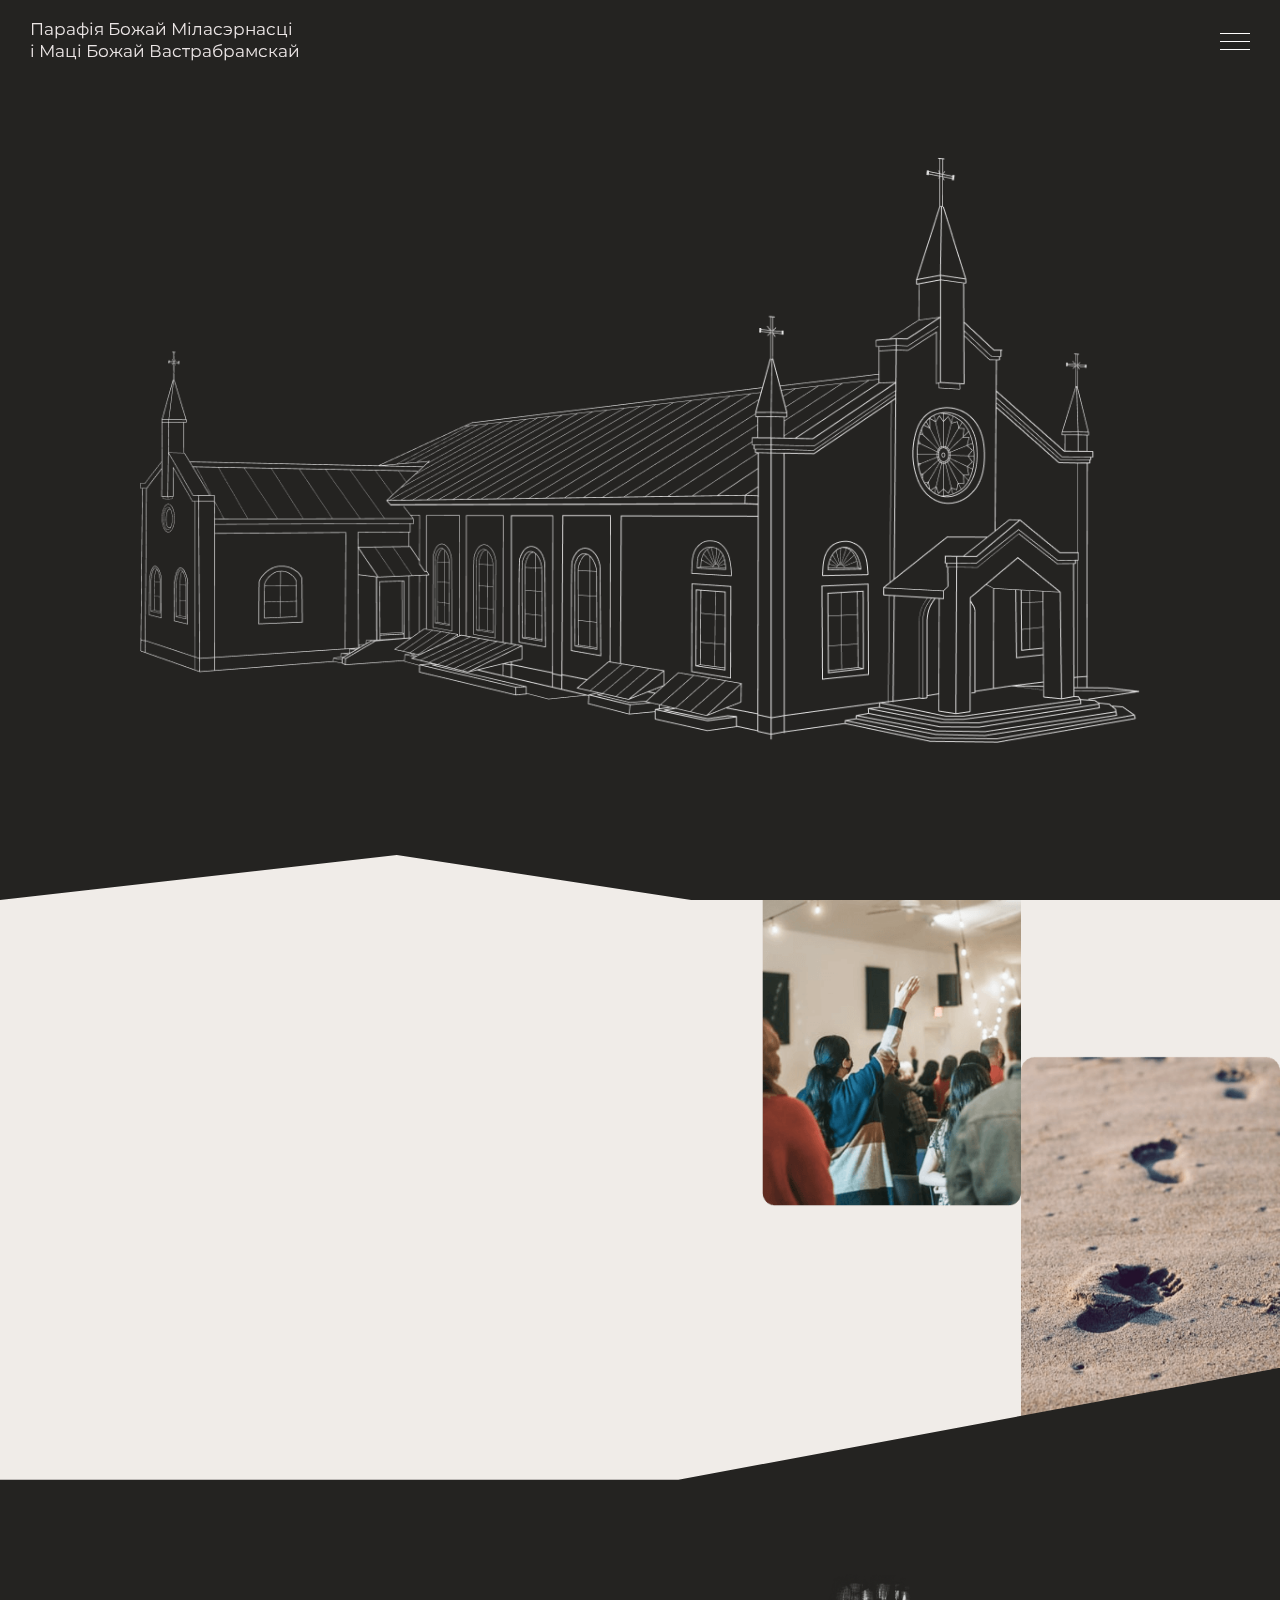
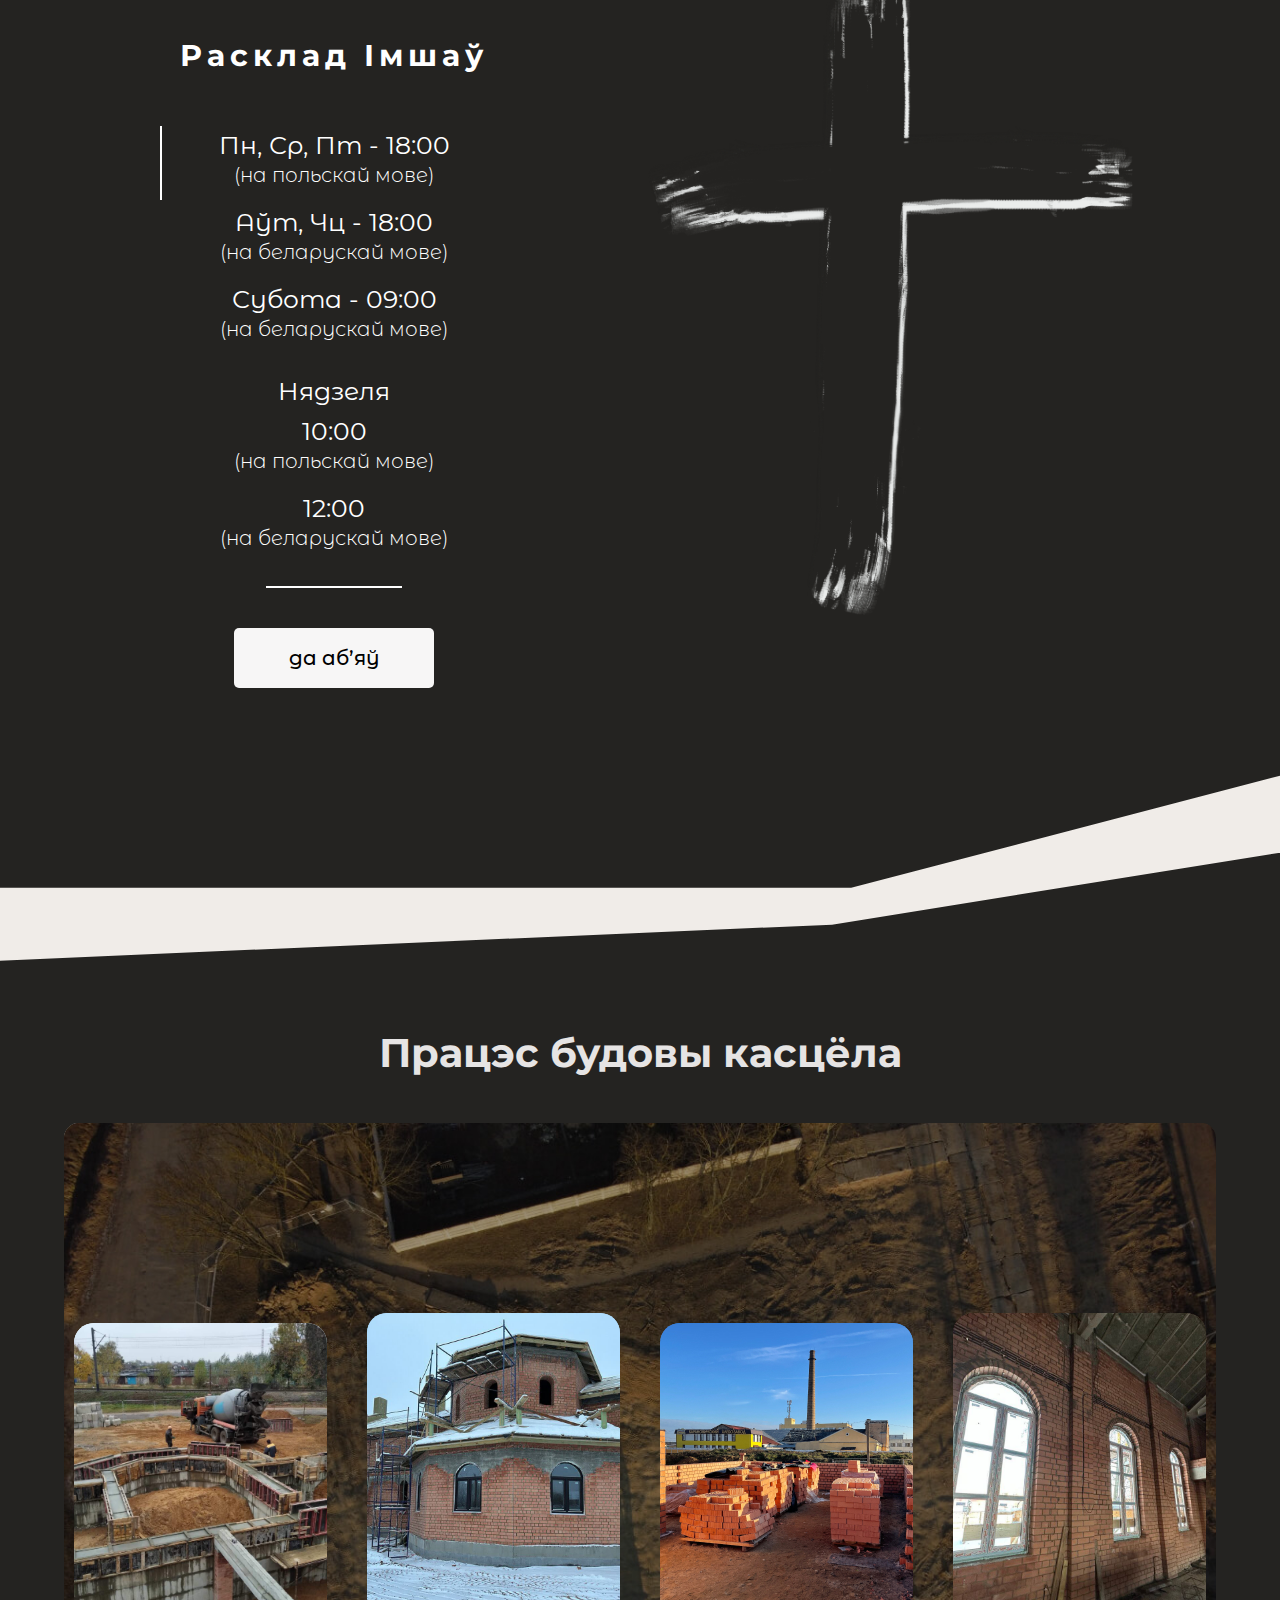
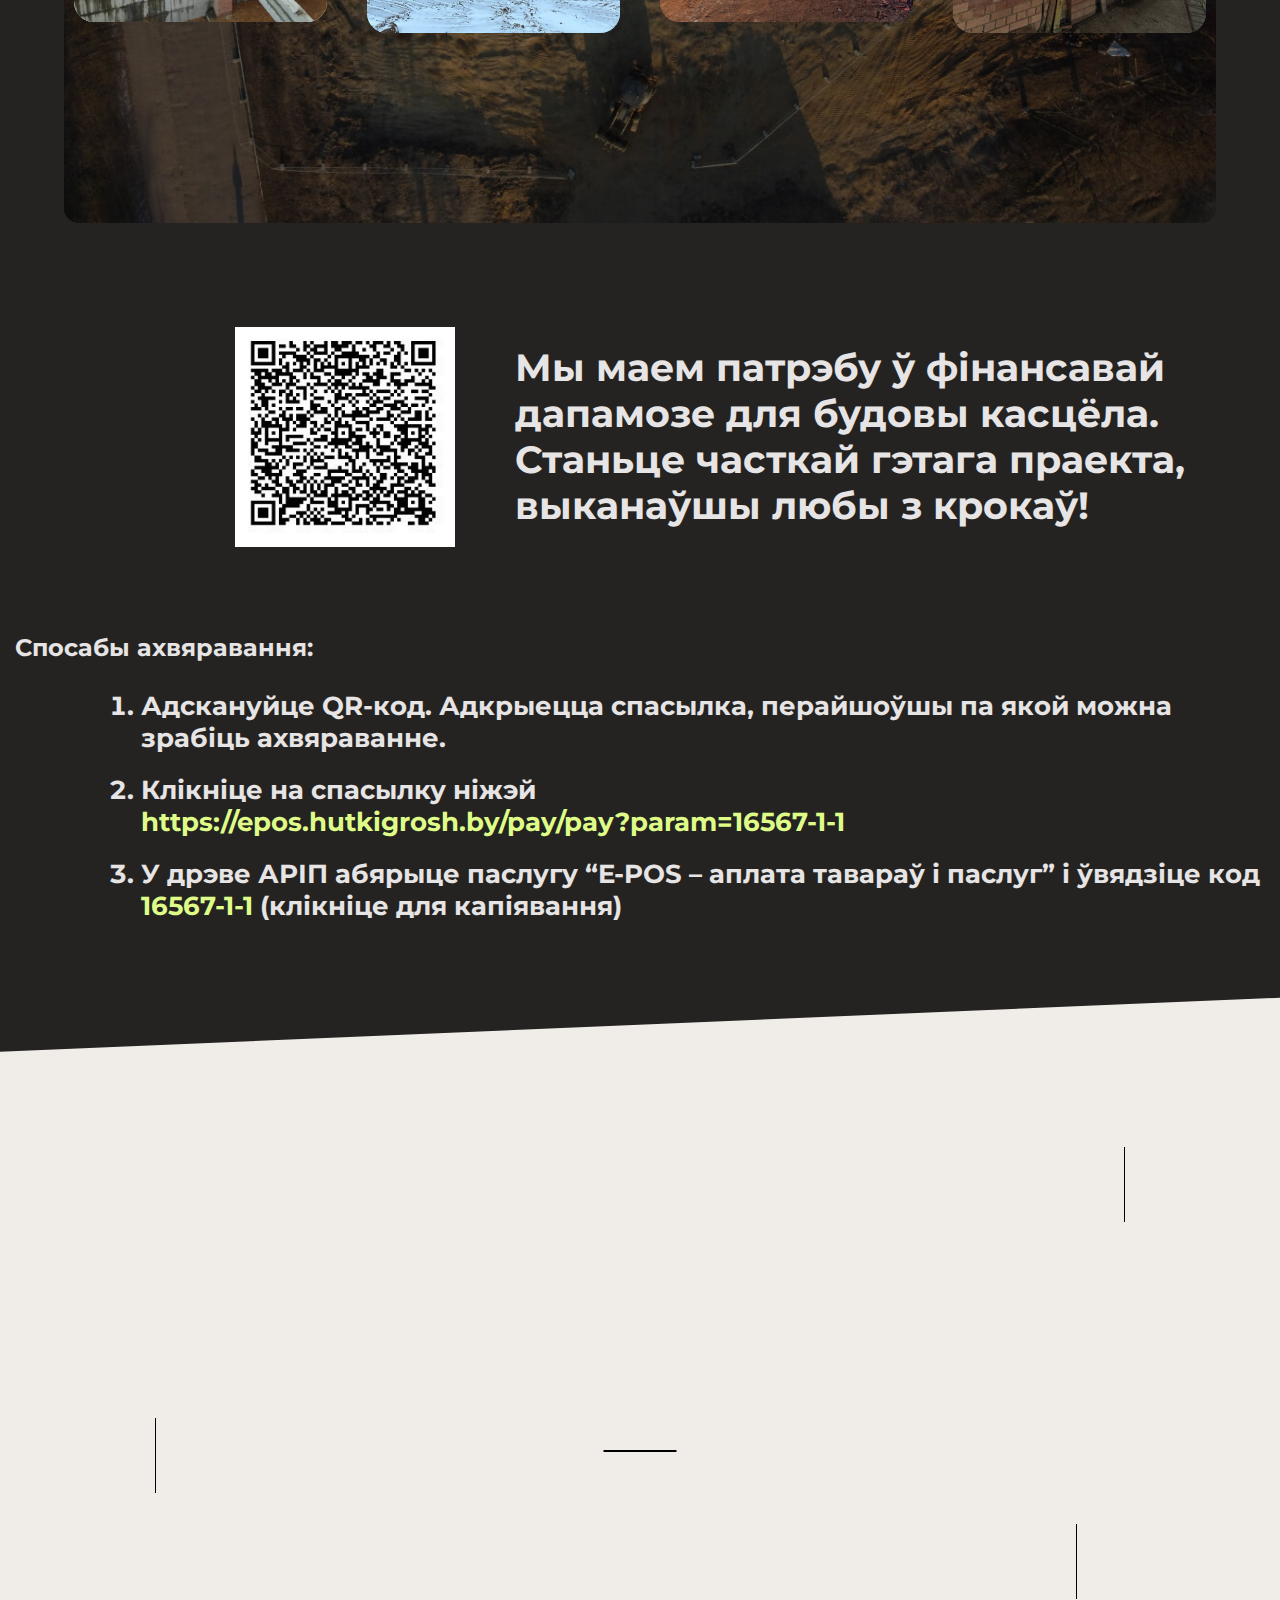
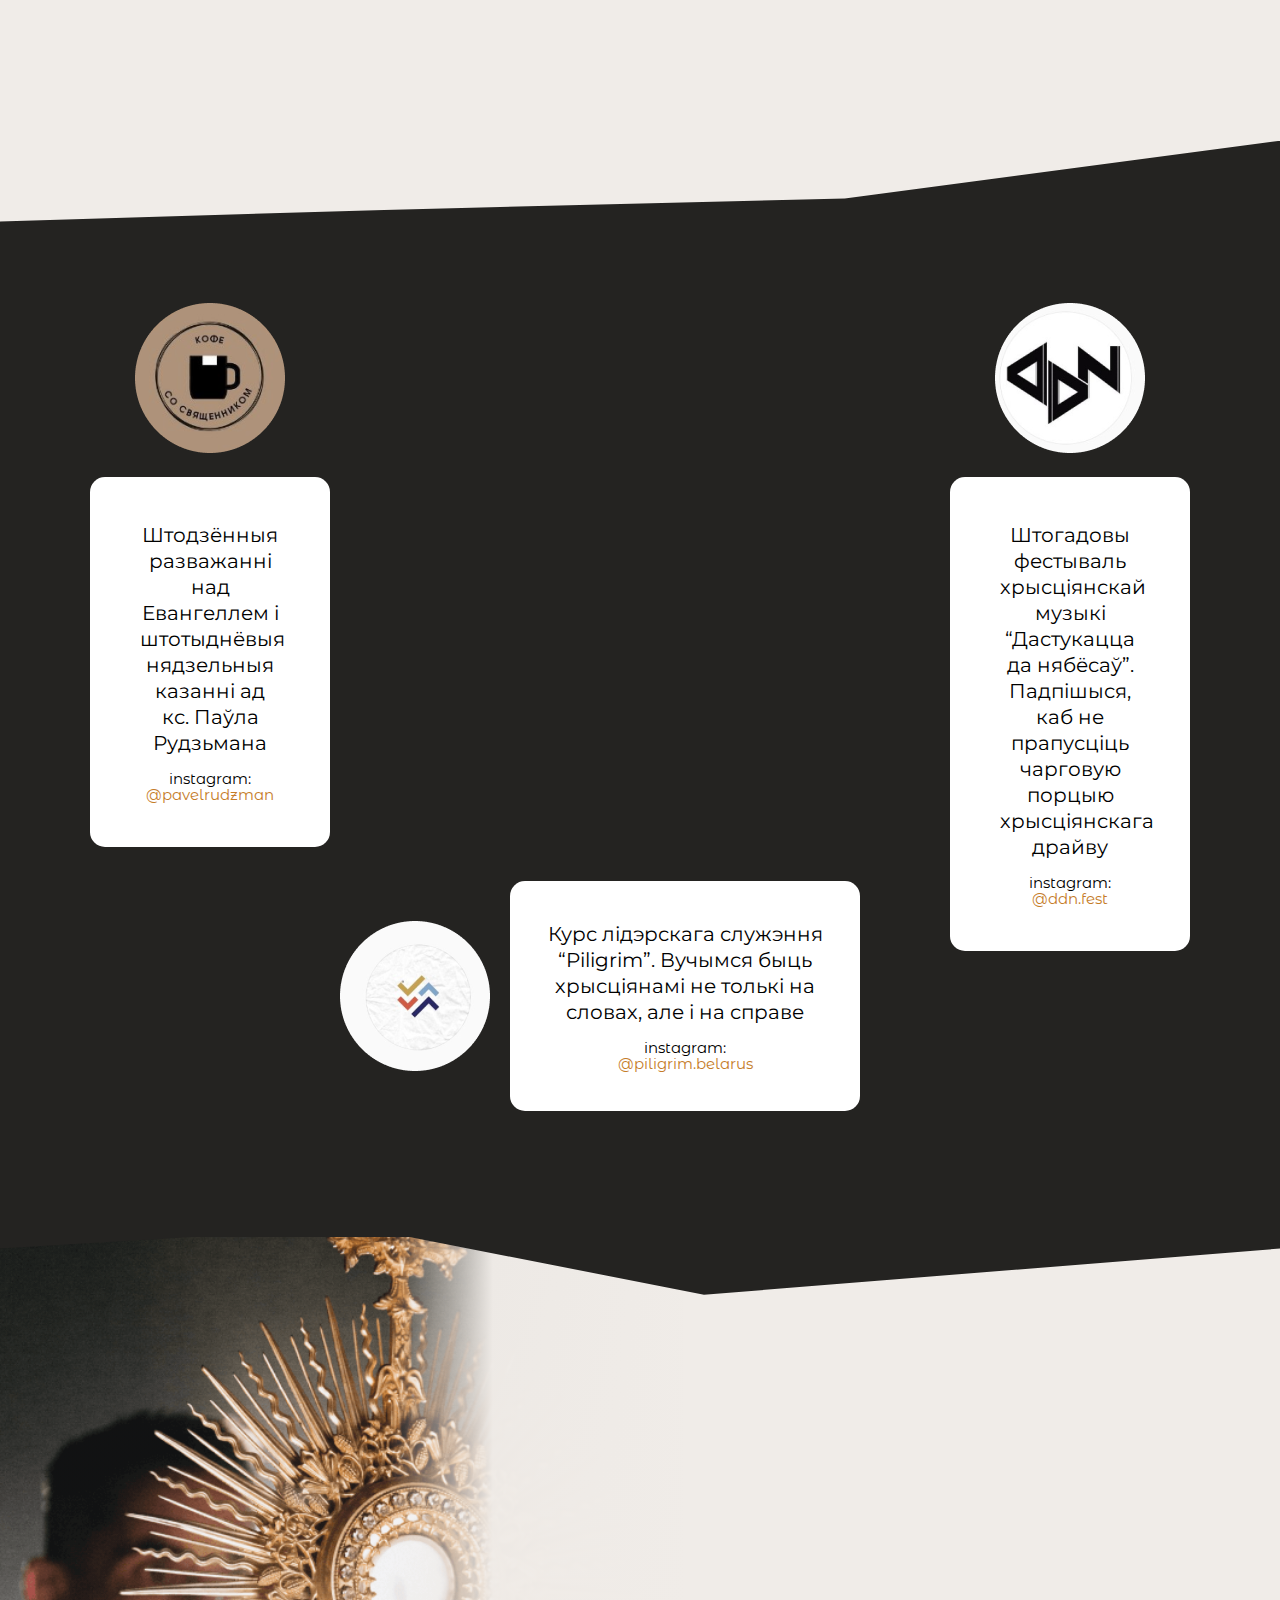
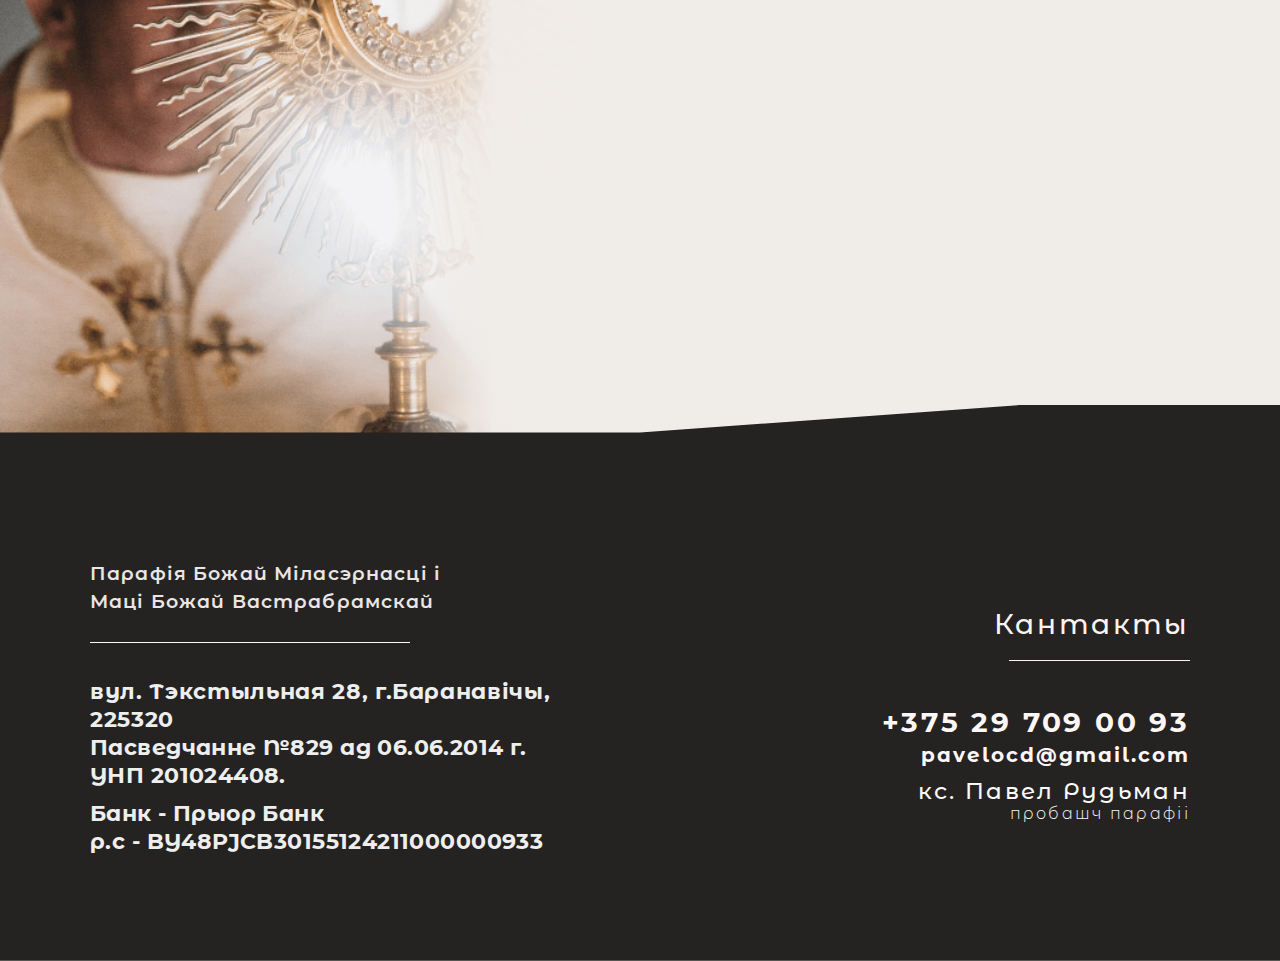
==== commit f60d05f8: "Add files via upload" ====
--- a/index.html
+++ b/index.html
@@ -124,7 +124,7 @@
 								</div>
 							</div>
 							<a href="advertisements.html" class="schedule__button">
-								<p>Да аб’яў</p>
+								<p>да аб’яў</p>
 							</a>
 						</div>
 					</div>
@@ -392,7 +392,7 @@
 	<script src="https://cdn.jsdelivr.net/npm/swiper@8/swiper-bundle.min.js"></script>
 <script src="js/select.js"></script>
 <script src="js/script.js"></script>
-	<script>
+	<!-- <script>
 		document.addEventListener('click', function (event) {
 			if (event.target.className === 'select__option') {
 				activeLink(event.target);
@@ -406,7 +406,7 @@
 				}
 			}
 		})
-	</script>
+	</script> -->
 </body>
 
 </html>--- a/css/style.css
+++ b/css/style.css
@@ -291,14 +291,7 @@
   @media (max-width: 1440px) {
     .header__logo {
       font-size: 17px; } }
-  @media (max-width: 1200px) {
-    .header__wrapper {
-      padding: 0 30px; }
-    .header__logo {
-      font-size: 15px;
-      line-height: 20px;
-      max-width: 300px; } }
-  @media (max-width: 1100px) {
+  @media (max-width: 1400px) {
     .header__wrapper {
       padding: 0px 30px; }
       .header__wrapper:before {
@@ -386,17 +379,17 @@
       .header__menu li:not(:last-child) {
         margin-bottom: 20px;
         margin-right: 0px; } }
-    @media (max-width: 1100px) and (max-width: 1160px) {
+    @media (max-width: 1400px) and (max-width: 1160px) {
       .header__menu li:not(:last-child) {
-        margin-bottom: calc(18px + 2 * ((100vw - 320px) / 840)); } }
-    @media (max-width: 1100px) and (max-width: 1160px) {
+        margin-bottom: calc(20px + 0 * ((100vw - 320px) / 840)); } }
+    @media (max-width: 1400px) and (max-width: 1160px) {
       .header__menu li:not(:last-child) {
         margin-right: calc(0px + 0 * ((100vw - 320px) / 840)); } }
-  @media (max-width: 1100px) {
+  @media (max-width: 1400px) {
     .header__main._active {
       top: 0; }
     .header__link {
-      font-size: 22px; }
+      font-size: 20px; }
       .header__link:after {
         display: none;
         opacity: 0; }
@@ -406,25 +399,32 @@
       margin-left: 0px;
       margin-left: 0px;
       margin-top: 40px; } }
-  @media (max-width: 1100px) and (max-width: 1160px) {
+  @media (max-width: 1400px) and (max-width: 1160px) {
     .header__button {
       margin-left: calc(0px + 0 * ((100vw - 320px) / 840)); } }
-  @media (max-width: 1100px) and (max-width: 1160px) {
+  @media (max-width: 1400px) and (max-width: 1160px) {
     .header__button {
       margin-left: calc(0px + 0 * ((100vw - 320px) / 840)); } }
-  @media (max-width: 1100px) and (max-width: 1160px) {
+  @media (max-width: 1400px) and (max-width: 1160px) {
     .header__button {
       margin-top: calc(50px + -10 * ((100vw - 320px) / 840)); } }
-  @media (max-width: 1100px) {
+  @media (max-width: 1400px) {
     .header__languages {
       margin-left: 0px;
       margin-top: 40px; } }
-  @media (max-width: 1100px) and (max-width: 1160px) {
+  @media (max-width: 1400px) and (max-width: 1160px) {
     .header__languages {
       margin-left: calc(0px + 0 * ((100vw - 320px) / 840)); } }
-  @media (max-width: 1100px) and (max-width: 1160px) {
+  @media (max-width: 1400px) and (max-width: 1160px) {
     .header__languages {
       margin-top: calc(50px + -10 * ((100vw - 320px) / 840)); } }
+  @media (max-width: 1200px) {
+    .header__wrapper {
+      padding: 0 30px; }
+    .header__logo {
+      font-size: 15px;
+      line-height: 20px;
+      max-width: 300px; } }
   @media (max-width: 500px) {
     .header__wrapper {
       height: 60px;
@@ -741,16 +741,20 @@
     color: #fff;
     margin-bottom: 61px;
     font-size: 30px;
-    letter-spacing: 5px; }
+    letter-spacing: 5px;
+    line-height: 32px; }
     @media (max-width: 1160px) {
       .schedule__title {
         margin-bottom: calc(35px + 26 * ((100vw - 320px) / 840)); } }
     @media (max-width: 1160px) {
       .schedule__title {
-        font-size: calc(20px + 10 * ((100vw - 320px) / 840)); } }
+        font-size: calc(22px + 8 * ((100vw - 320px) / 840)); } }
     @media (max-width: 1160px) {
       .schedule__title {
         letter-spacing: calc(1px + 4 * ((100vw - 320px) / 840)); } }
+    @media (max-width: 1160px) {
+      .schedule__title {
+        line-height: calc(28px + 4 * ((100vw - 320px) / 840)); } }
   .schedule__content {
     position: relative; }
     .schedule__content:before {
@@ -2706,6 +2710,17 @@
       @media (max-width: 1160px) {
         .advertisements__point:before {
           left: calc(-18px + -2 * ((100vw - 320px) / 840)); } }
+    .advertisements__point i {
+      display: block;
+      text-decoration: underline;
+      margin-top: 6px;
+      margin-bottom: 1px; }
+      @media (max-width: 1160px) {
+        .advertisements__point i {
+          margin-top: calc(10px + -4 * ((100vw - 320px) / 840)); } }
+      @media (max-width: 1160px) {
+        .advertisements__point i {
+          margin-bottom: calc(2px + -1 * ((100vw - 320px) / 840)); } }
   .advertisements__marker {
     position: relative;
     white-space: nowrap; }
--- a/css/select.css
+++ b/css/select.css
@@ -65,7 +65,7 @@
 	background-color: #000;
 }
 
-@media (max-width: 1100px) {
+@media (max-width: 1400px) {
 	.select__title {
 		position: relative;
 		z-index: 20000;
